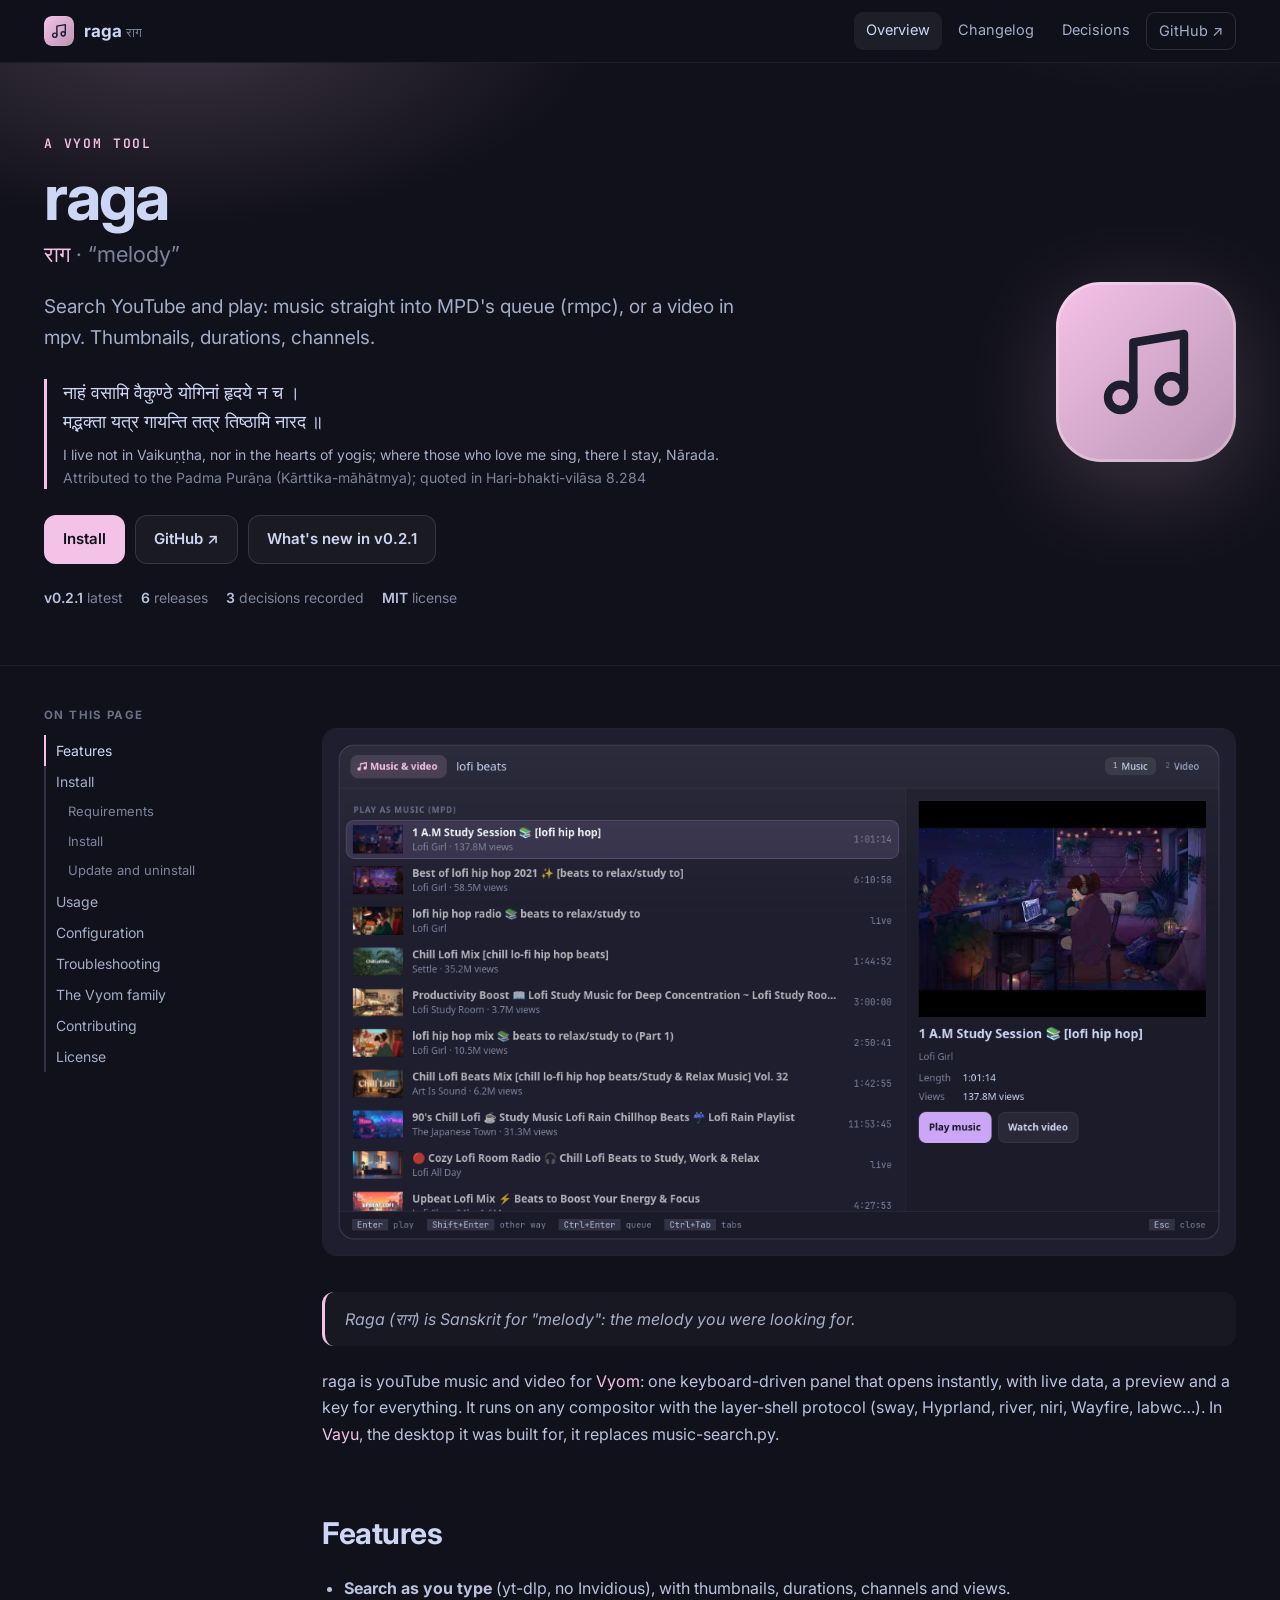
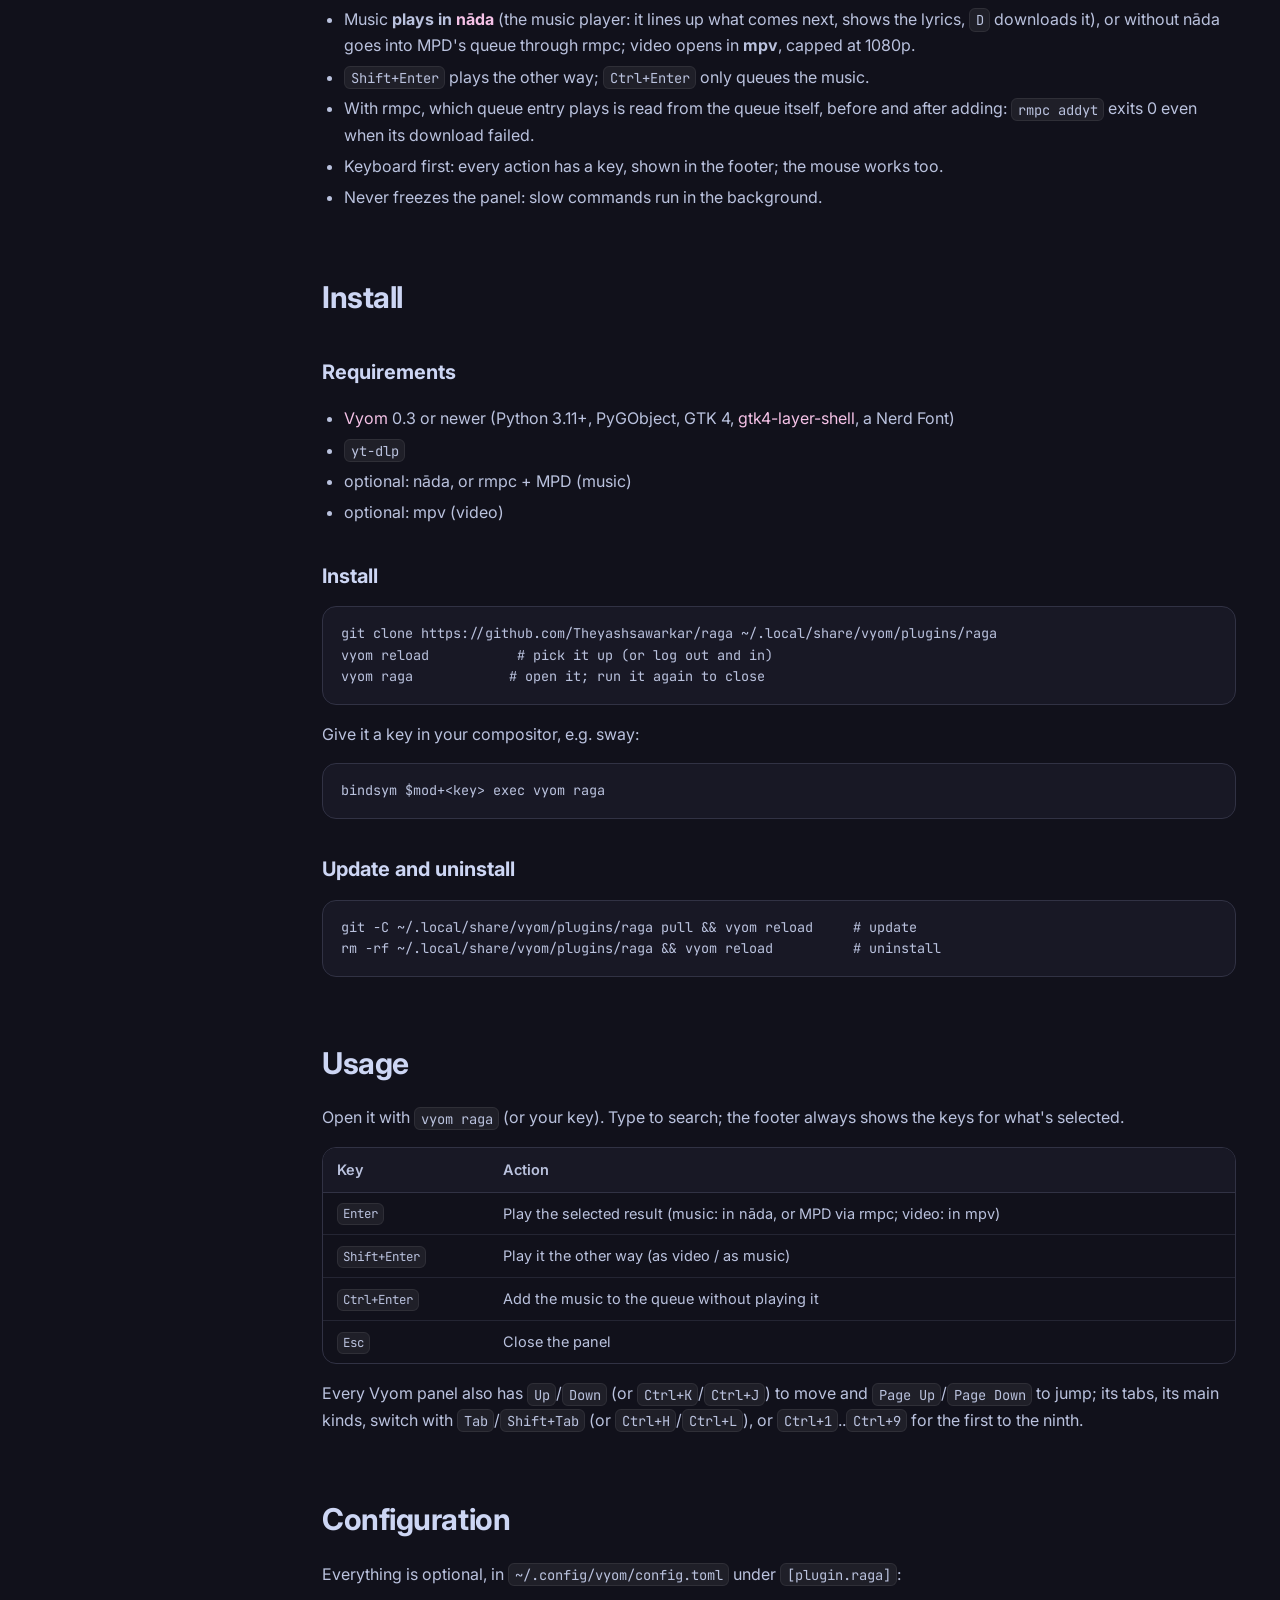
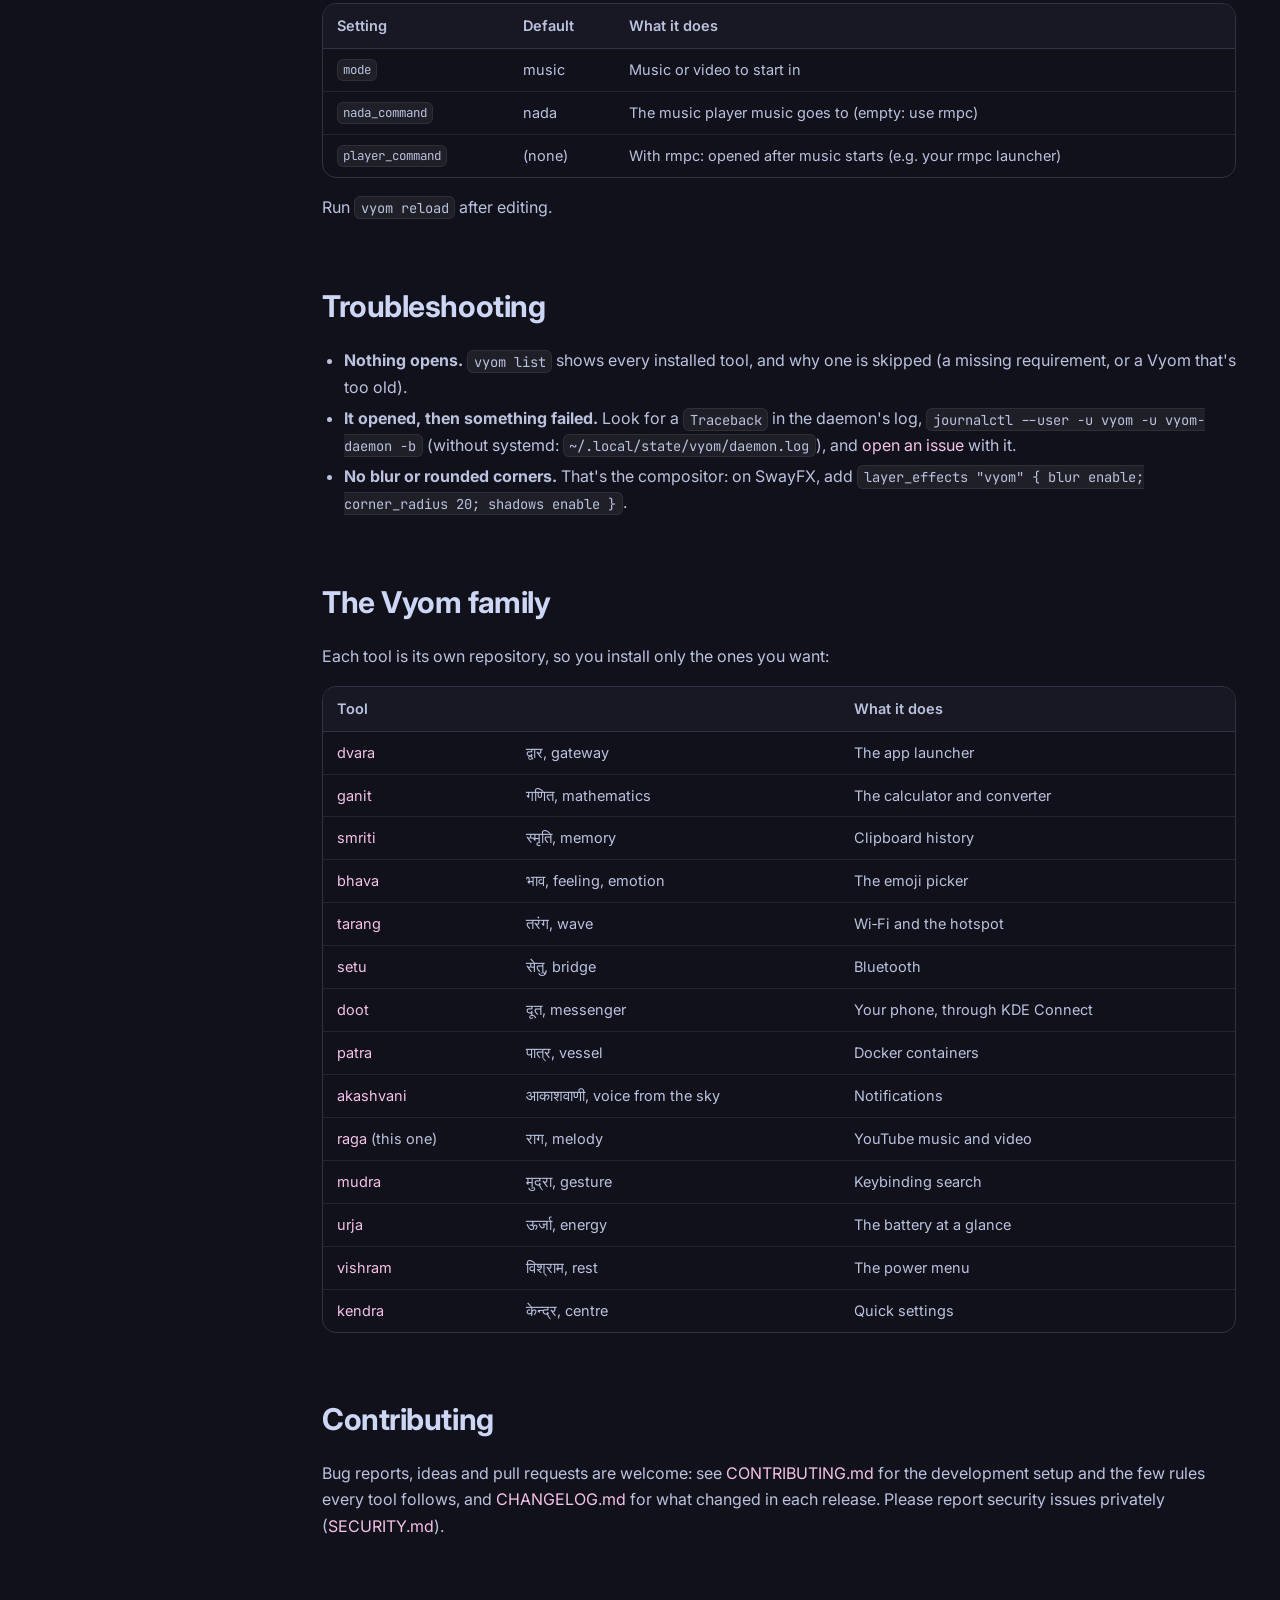
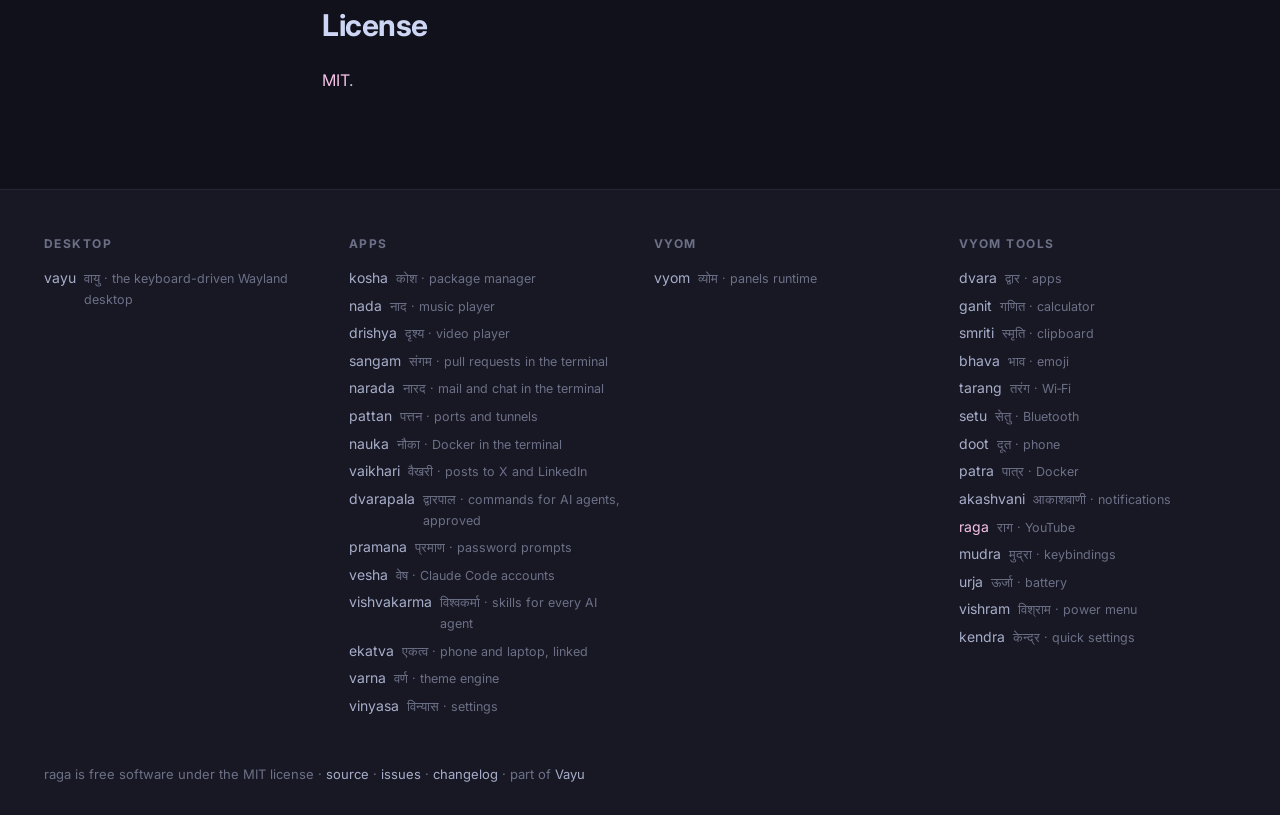
==== docs/index.html @ eefa7ae3 "README: Ctrl+1..9 for tabs (tabs no longer show a number) Co-Authored-By: Claude Opus 5.5 <noreply@a" ====
<!doctype html>
<html lang="en">
<head>
<meta charset="utf-8">
<meta name="viewport" content="width=device-width, initial-scale=1">
<title>raga · Search YouTube and play: music straight into MPD&#x27;s queue (rmpc), or a video in mpv. Thumbnails, durations, channels.</title>
<meta name="description" content="Search YouTube and play: music straight into MPD&#x27;s queue (rmpc), or a video in mpv. Thumbnails, durations, channels.">
<meta property="og:title" content="raga · Search YouTube and play: music straight into MPD&#x27;s queue (rmpc), or a video in mpv. Thumbnails, durations, channels.">
<meta property="og:description" content="Search YouTube and play: music straight into MPD&#x27;s queue (rmpc), or a video in mpv. Thumbnails, durations, channels.">
<meta name="theme-color" content="#11111b">
<link rel="icon" href="assets/logo.svg" type="image/svg+xml">
<link rel="preconnect" href="https://fonts.googleapis.com">
<link href="https://fonts.googleapis.com/css2?family=Inter:wght@400;500;600;700;800&family=JetBrains+Mono:wght@400;600&display=swap" rel="stylesheet">
<link rel="stylesheet" href="assets/site.css">
<style>:root{--accent:#f5c2e7;--glow:#f5c2e733}</style>
</head>
<body>
<header class="top"><div class="in">
<a class="brand" href="index.html"><img src="assets/logo.svg" alt=""><span>raga <small>राग</small></span></a>
<nav><a href="index.html" class="on">Overview</a><a href="changelog.html" class="">Changelog</a><a href="adr/index.html" class=" hide">Decisions</a><a class="gh" href="https://github.com/Theyashsawarkar/raga">GitHub ↗</a></nav></div></header>
<section class="hero"><div class="in"><div>
<div class="eyebrow">a Vyom tool</div>
<h1>raga</h1>
<div class="sa">राग <span>· “melody”</span></div>
<p class="lead">Search YouTube and play: music straight into MPD&#x27;s queue (rmpc), or a video in mpv. Thumbnails, durations, channels.</p>
<figure class="shloka"><p lang="sa">नाहं वसामि वैकुण्ठे योगिनां हृदये न च ।<br>मद्भक्ता यत्र गायन्ति तत्र तिष्ठामि नारद ॥</p><figcaption>I live not in Vaikuṇṭha, nor in the hearts of yogis; where those who love me sing, there I stay, Nārada. <cite>Attributed to the Padma Purāṇa (Kārttika-māhātmya); quoted in Hari-bhakti-vilāsa 8.284</cite></figcaption></figure>
<div class="cta"><a class="btn primary" href="#install">Install</a><a class="btn" href="https://github.com/Theyashsawarkar/raga">GitHub ↗</a>
<a class="btn" href="changelog.html">What's new in v0.2.1</a></div>
<div class="meta"><span><b>v0.2.1</b> latest</span><span><b>6</b> releases</span><span><b>3</b> decisions recorded</span><span><b>MIT</b> license</span></div>
</div><img class="logo" src="assets/logo.svg" alt="raga logo"></div></section>
<div class="wrap"><aside class="toc"><b>On this page</b><a class="l2" href="#features">Features</a><a class="l2" href="#install">Install</a><a class="l3" href="#requirements">Requirements</a><a class="l3" href="#install">Install</a><a class="l3" href="#update-and-uninstall">Update and uninstall</a><a class="l2" href="#usage">Usage</a><a class="l2" href="#configuration">Configuration</a><a class="l2" href="#troubleshooting">Troubleshooting</a><a class="l2" href="#the-vyom-family">The Vyom family</a><a class="l2" href="#contributing">Contributing</a><a class="l2" href="#license">License</a></aside><article>
<!-- No screenshot: music & video shows personal data (your own data). -->
<p align="center">
  <img alt="raga searching YouTube for lofi beats: results with thumbnails, channels, views and lengths, and the picked one's preview with Play music and Watch video" src="assets/screenshots/raga.png" width="100%">
</p>
<blockquote><p><em>Raga</em> (राग) is Sanskrit for "melody": the melody you were looking for.</p></blockquote>
<p>raga is youTube music and video for <a href="https://github.com/Theyashsawarkar/vyom">Vyom</a>: one keyboard-driven panel that opens instantly, with live data, a preview and a key for everything. It runs on any compositor with the layer-shell protocol (sway, Hyprland, river, niri, Wayfire, labwc…). In <a href="https://github.com/Theyashsawarkar/vayu">Vayu</a>, the desktop it was built for, it replaces music-search.py.</p>
<h2 id="features"><a class="anchor" href="#features">#</a>Features</h2>
<ul><li><strong>Search as you type</strong> (yt-dlp, no Invidious), with thumbnails, durations, channels and views.</li><li>Music <strong>plays in <a href="https://github.com/Theyashsawarkar/nada">nāda</a></strong> (the music player: it lines up what comes next, shows the lyrics, <code>D</code> downloads it), or without nāda goes into MPD's queue through rmpc; video opens in <strong>mpv</strong>, capped at 1080p.</li><li><code>Shift+Enter</code> plays the other way; <code>Ctrl+Enter</code> only queues the music.</li><li>With rmpc, which queue entry plays is read from the queue itself, before and after adding: <code>rmpc addyt</code> exits 0 even when its download failed.</li><li>Keyboard first: every action has a key, shown in the footer; the mouse works too.</li><li>Never freezes the panel: slow commands run in the background.</li></ul>
<h2 id="install"><a class="anchor" href="#install">#</a>Install</h2>
<h3 id="requirements"><a class="anchor" href="#requirements">#</a>Requirements</h3>
<ul><li><a href="https://github.com/Theyashsawarkar/vyom">Vyom</a> 0.3 or newer (Python 3.11+, PyGObject, GTK 4, <a href="https://github.com/wmww/gtk4-layer-shell">gtk4-layer-shell</a>, a Nerd Font)</li><li><code>yt-dlp</code></li><li>optional: nāda, or rmpc + MPD (music)</li><li>optional: mpv (video)</li></ul>
<h3 id="install"><a class="anchor" href="#install">#</a>Install</h3>
<pre class="code" data-lang="sh"><code>git clone https://github.com/Theyashsawarkar/raga ~/.local/share/vyom/plugins/raga
vyom reload           # pick it up (or log out and in)
vyom raga            # open it; run it again to close</code></pre>
<p>Give it a key in your compositor, e.g. sway:</p>
<pre class="code" data-lang="sh"><code>bindsym $mod+&lt;key&gt; exec vyom raga</code></pre>
<h3 id="update-and-uninstall"><a class="anchor" href="#update-and-uninstall">#</a>Update and uninstall</h3>
<pre class="code" data-lang="sh"><code>git -C ~/.local/share/vyom/plugins/raga pull &amp;&amp; vyom reload     # update
rm -rf ~/.local/share/vyom/plugins/raga &amp;&amp; vyom reload          # uninstall</code></pre>
<h2 id="usage"><a class="anchor" href="#usage">#</a>Usage</h2>
<p>Open it with <code>vyom raga</code> (or your key). Type to search; the footer always shows the keys for what's selected.</p>
<div class="table"><table><thead><tr><th>Key</th><th>Action</th></tr></thead><tbody><tr><td><code>Enter</code></td><td>Play the selected result (music: in nāda, or MPD via rmpc; video: in mpv)</td></tr><tr><td><code>Shift+Enter</code></td><td>Play it the other way (as video / as music)</td></tr><tr><td><code>Ctrl+Enter</code></td><td>Add the music to the queue without playing it</td></tr><tr><td><code>Esc</code></td><td>Close the panel</td></tr></tbody></table></div>
<p>Every Vyom panel also has <code>Up</code>/<code>Down</code> (or <code>Ctrl+K</code>/<code>Ctrl+J</code>) to move and <code>Page Up</code>/<code>Page Down</code> to jump; its tabs, its main kinds, switch with <code>Tab</code>/<code>Shift+Tab</code> (or <code>Ctrl+H</code>/<code>Ctrl+L</code>), or <code>Ctrl+1</code>..<code>Ctrl+9</code> for the first to the ninth.</p>
<h2 id="configuration"><a class="anchor" href="#configuration">#</a>Configuration</h2>
<p>Everything is optional, in <code>~/.config/vyom/config.toml</code> under <code>[plugin.raga]</code>:</p>
<div class="table"><table><thead><tr><th>Setting</th><th>Default</th><th>What it does</th></tr></thead><tbody><tr><td><code>mode</code></td><td>music</td><td>Music or video to start in</td></tr><tr><td><code>nada_command</code></td><td>nada</td><td>The music player music goes to (empty: use rmpc)</td></tr><tr><td><code>player_command</code></td><td>(none)</td><td>With rmpc: opened after music starts (e.g. your rmpc launcher)</td></tr></tbody></table></div>
<p>Run <code>vyom reload</code> after editing.</p>
<h2 id="troubleshooting"><a class="anchor" href="#troubleshooting">#</a>Troubleshooting</h2>
<ul><li><strong>Nothing opens.</strong> <code>vyom list</code> shows every installed tool, and why one is skipped (a missing requirement, or a Vyom that's too old).</li><li><strong>It opened, then something failed.</strong> Look for a <code>Traceback</code> in the daemon's log, <code>journalctl --user -u vyom -u vyom-daemon -b</code> (without systemd: <code>~/.local/state/vyom/daemon.log</code>), and <a href="https://github.com/Theyashsawarkar/raga/issues/new/choose">open an issue</a> with it.</li><li><strong>No blur or rounded corners.</strong> That's the compositor: on SwayFX, add <code>layer_effects &quot;vyom&quot; { blur enable; corner_radius 20; shadows enable }</code>.</li></ul>
<h2 id="the-vyom-family"><a class="anchor" href="#the-vyom-family">#</a>The Vyom family</h2>
<p>Each tool is its own repository, so you install only the ones you want:</p>
<div class="table"><table><thead><tr><th>Tool</th><th></th><th>What it does</th></tr></thead><tbody><tr><td><a href="https://github.com/Theyashsawarkar/dvara">dvara</a></td><td>द्वार, gateway</td><td>The app launcher</td></tr><tr><td><a href="https://github.com/Theyashsawarkar/ganit">ganit</a></td><td>गणित, mathematics</td><td>The calculator and converter</td></tr><tr><td><a href="https://github.com/Theyashsawarkar/smriti">smriti</a></td><td>स्मृति, memory</td><td>Clipboard history</td></tr><tr><td><a href="https://github.com/Theyashsawarkar/bhava">bhava</a></td><td>भाव, feeling, emotion</td><td>The emoji picker</td></tr><tr><td><a href="https://github.com/Theyashsawarkar/tarang">tarang</a></td><td>तरंग, wave</td><td>Wi‑Fi and the hotspot</td></tr><tr><td><a href="https://github.com/Theyashsawarkar/setu">setu</a></td><td>सेतु, bridge</td><td>Bluetooth</td></tr><tr><td><a href="https://github.com/Theyashsawarkar/doot">doot</a></td><td>दूत, messenger</td><td>Your phone, through KDE Connect</td></tr><tr><td><a href="https://github.com/Theyashsawarkar/patra">patra</a></td><td>पात्र, vessel</td><td>Docker containers</td></tr><tr><td><a href="https://github.com/Theyashsawarkar/akashvani">akashvani</a></td><td>आकाशवाणी, voice from the sky</td><td>Notifications</td></tr><tr><td><a href="https://github.com/Theyashsawarkar/raga">raga</a> (this one)</td><td>राग, melody</td><td>YouTube music and video</td></tr><tr><td><a href="https://github.com/Theyashsawarkar/mudra">mudra</a></td><td>मुद्रा, gesture</td><td>Keybinding search</td></tr><tr><td><a href="https://github.com/Theyashsawarkar/urja">urja</a></td><td>ऊर्जा, energy</td><td>The battery at a glance</td></tr><tr><td><a href="https://github.com/Theyashsawarkar/vishram">vishram</a></td><td>विश्राम, rest</td><td>The power menu</td></tr><tr><td><a href="https://github.com/Theyashsawarkar/kendra">kendra</a></td><td>केन्द्र, centre</td><td>Quick settings</td></tr></tbody></table></div>
<h2 id="contributing"><a class="anchor" href="#contributing">#</a>Contributing</h2>
<p>Bug reports, ideas and pull requests are welcome: see <a href="https://github.com/Theyashsawarkar/raga/blob/main/CONTRIBUTING.md">CONTRIBUTING.md</a> for the development setup and the few rules every tool follows, and <a href="changelog.html">CHANGELOG.md</a> for what changed in each release. Please report security issues privately (<a href="https://github.com/Theyashsawarkar/raga/blob/main/SECURITY.md">SECURITY.md</a>).</p>
<h2 id="license"><a class="anchor" href="#license">#</a>License</h2>
<p><a href="https://github.com/Theyashsawarkar/raga/blob/main/LICENSE">MIT</a>.</p>
</article></div>
<footer><div class="in"><div><h4>Desktop</h4><a href="https://theyashsawarkar.github.io/vayu/" class="">vayu <span>वायु · the keyboard-driven Wayland desktop</span></a></div><div><h4>Apps</h4><a href="https://theyashsawarkar.github.io/kosha/" class="">kosha <span>कोश · package manager</span></a><a href="https://theyashsawarkar.github.io/nada/" class="">nada <span>नाद · music player</span></a><a href="https://theyashsawarkar.github.io/drishya/" class="">drishya <span>दृश्य · video player</span></a><a href="https://theyashsawarkar.github.io/sangam/" class="">sangam <span>संगम · pull requests in the terminal</span></a><a href="https://theyashsawarkar.github.io/narada/" class="">narada <span>नारद · mail and chat in the terminal</span></a><a href="https://theyashsawarkar.github.io/pattan/" class="">pattan <span>पत्तन · ports and tunnels</span></a><a href="https://theyashsawarkar.github.io/nauka/" class="">nauka <span>नौका · Docker in the terminal</span></a><a href="https://theyashsawarkar.github.io/vaikhari/" class="">vaikhari <span>वैखरी · posts to X and LinkedIn</span></a><a href="https://theyashsawarkar.github.io/dvarapala/" class="">dvarapala <span>द्वारपाल · commands for AI agents, approved</span></a><a href="https://theyashsawarkar.github.io/pramana/" class="">pramana <span>प्रमाण · password prompts</span></a><a href="https://theyashsawarkar.github.io/vesha/" class="">vesha <span>वेष · Claude Code accounts</span></a><a href="https://theyashsawarkar.github.io/vishvakarma/" class="">vishvakarma <span>विश्वकर्मा · skills for every AI agent</span></a><a href="https://theyashsawarkar.github.io/ekatva/" class="">ekatva <span>एकत्व · phone and laptop, linked</span></a><a href="https://theyashsawarkar.github.io/varna/" class="">varna <span>वर्ण · theme engine</span></a><a href="https://theyashsawarkar.github.io/vinyasa/" class="">vinyasa <span>विन्यास · settings</span></a></div><div><h4>Vyom</h4><a href="https://theyashsawarkar.github.io/vyom/" class="">vyom <span>व्योम · panels runtime</span></a></div><div><h4>Vyom tools</h4><a href="https://theyashsawarkar.github.io/dvara/" class="">dvara <span>द्वार · apps</span></a><a href="https://theyashsawarkar.github.io/ganit/" class="">ganit <span>गणित · calculator</span></a><a href="https://theyashsawarkar.github.io/smriti/" class="">smriti <span>स्मृति · clipboard</span></a><a href="https://theyashsawarkar.github.io/bhava/" class="">bhava <span>भाव · emoji</span></a><a href="https://theyashsawarkar.github.io/tarang/" class="">tarang <span>तरंग · Wi‑Fi</span></a><a href="https://theyashsawarkar.github.io/setu/" class="">setu <span>सेतु · Bluetooth</span></a><a href="https://theyashsawarkar.github.io/doot/" class="">doot <span>दूत · phone</span></a><a href="https://theyashsawarkar.github.io/patra/" class="">patra <span>पात्र · Docker</span></a><a href="https://theyashsawarkar.github.io/akashvani/" class="">akashvani <span>आकाशवाणी · notifications</span></a><a href="https://theyashsawarkar.github.io/raga/" class="me">raga <span>राग · YouTube</span></a><a href="https://theyashsawarkar.github.io/mudra/" class="">mudra <span>मुद्रा · keybindings</span></a><a href="https://theyashsawarkar.github.io/urja/" class="">urja <span>ऊर्जा · battery</span></a><a href="https://theyashsawarkar.github.io/vishram/" class="">vishram <span>विश्राम · power menu</span></a><a href="https://theyashsawarkar.github.io/kendra/" class="">kendra <span>केन्द्र · quick settings</span></a></div></div>
<div class="bottom">raga is free software under the MIT license · <a href="https://github.com/Theyashsawarkar/raga">source</a> · <a href="https://github.com/Theyashsawarkar/raga/issues">issues</a> · <a href="changelog.html">changelog</a> · part of <a href="https://theyashsawarkar.github.io/vayu/">Vayu</a></div></footer>
<script>
document.querySelectorAll('pre.code').forEach(p=>{const b=document.createElement('button');b.className='copy';b.textContent='Copy';
b.onclick=()=>{navigator.clipboard.writeText(p.innerText.replace(/^Copy/,'')).then(()=>{b.textContent='Copied';setTimeout(()=>b.textContent='Copy',1200)})};p.appendChild(b)});
const links=[...document.querySelectorAll('.toc a')];if(links.length){const hs=links.map(a=>document.getElementById(a.hash.slice(1))).filter(Boolean);
const on=()=>{let cur=hs[0];for(const h of hs){if(h.getBoundingClientRect().top<120)cur=h}links.forEach(a=>a.classList.toggle('on',cur&&a.hash==='#'+cur.id))};
addEventListener('scroll',on,{passive:true});on()}
</script>
</body>
</html>
---- docs/assets/site.css ----
:root{--crust:#11111b;--mantle:#181825;--base:#1e1e2e;--s0:#313244;--s1:#45475a;--ov0:#6c7086;--ov1:#7f849c;
--sub0:#a6adc8;--sub1:#bac2de;--text:#cdd6f4;--mauve:#cba6f7;--green:#a6e3a1;--peach:#fab387;--red:#f38ba8;--blue:#89b4fa;
--ui:"Inter","Segoe UI",system-ui,sans-serif;--mono:"JetBrains Mono","JetBrainsMono Nerd Font",ui-monospace,monospace}
*{box-sizing:border-box}html{scroll-behavior:smooth;scroll-padding-top:76px}
body{margin:0;background:var(--crust);color:var(--text);font:16px/1.65 var(--ui);-webkit-font-smoothing:antialiased}
a{color:var(--accent);text-decoration:none}a:hover{text-decoration:underline}
code{font:.86em var(--mono);background:rgba(255,255,255,.06);border:1px solid rgba(255,255,255,.07);padding:.12em .4em;border-radius:6px;color:var(--sub1)}
img{max-width:100%;height:auto}
/* nav */
.top{position:sticky;top:0;z-index:20;backdrop-filter:blur(18px) saturate(1.4);-webkit-backdrop-filter:blur(18px) saturate(1.4);
background:rgba(17,17,27,.72);border-bottom:1px solid rgba(255,255,255,.06)}
.top .in{max-width:1240px;margin:0 auto;padding:12px 24px;display:flex;align-items:center;gap:22px}
.brand{display:flex;align-items:center;gap:10px;font-weight:700;font-size:17px;color:var(--text)}
.brand img{width:30px;height:30px;border-radius:8px}.brand small{font-weight:500;color:var(--ov1);font-size:13px}
.top nav{display:flex;gap:4px;margin-left:auto;flex-wrap:wrap}
.top nav a{color:var(--sub0);padding:6px 12px;border-radius:9px;font-size:14.5px}
.top nav a:hover,.top nav a.on{background:rgba(255,255,255,.06);color:var(--text);text-decoration:none}
.top nav a.gh{border:1px solid rgba(255,255,255,.12)}
/* hero */
.hero{position:relative;overflow:hidden;border-bottom:1px solid rgba(255,255,255,.05)}
.hero:before{content:"";position:absolute;inset:-40% -10% auto;height:640px;
background:radial-gradient(600px 300px at 20% 30%,var(--glow),transparent 70%),radial-gradient(500px 300px at 85% 10%,rgba(137,180,250,.18),transparent 70%);pointer-events:none}
.hero .in{position:relative;max-width:1240px;margin:0 auto;padding:72px 24px 56px;display:grid;grid-template-columns:minmax(0,1fr) auto;gap:40px;align-items:center}
.eyebrow{font:600 13px var(--mono);letter-spacing:.14em;text-transform:uppercase;color:var(--accent)}
.hero h1{font-size:clamp(40px,6vw,64px);line-height:1.04;margin:12px 0 6px;letter-spacing:-.03em}
.hero .sa{font-size:22px;color:var(--accent);margin-bottom:18px}.hero .sa span{color:var(--ov1)}
.hero .shloka{margin:0 0 26px;padding-left:16px;border-left:3px solid var(--accent);max-width:720px}.hero .shloka p{margin:0 0 6px;font-size:18px;line-height:1.6;color:var(--text)}.hero .shloka figcaption{font-size:14px;color:var(--sub0)}.hero .shloka cite{color:var(--ov1);font-style:normal;white-space:nowrap}
.hero p.lead{font-size:19px;color:var(--sub0);max-width:720px;margin:0 0 26px}
.cta{display:flex;gap:10px;flex-wrap:wrap}
.btn{display:inline-flex;align-items:center;gap:8px;padding:11px 18px;border-radius:12px;font-weight:600;font-size:15px;border:1px solid rgba(255,255,255,.12);color:var(--text);background:rgba(255,255,255,.04)}
.btn:hover{text-decoration:none;background:rgba(255,255,255,.08)}
.btn.primary{background:var(--accent);color:var(--crust);border-color:transparent}.btn.primary:hover{filter:brightness(1.06)}
.hero .logo{width:180px;height:180px;filter:drop-shadow(0 24px 48px var(--glow))}
.meta{display:flex;gap:18px;flex-wrap:wrap;margin-top:22px;color:var(--ov1);font-size:14px}.meta b{color:var(--sub1);font-weight:600}
/* layout */
.wrap{max-width:1240px;margin:0 auto;padding:40px 24px 80px;display:grid;grid-template-columns:230px minmax(0,1fr);gap:48px}
.toc{position:sticky;top:84px;align-self:start;max-height:calc(100vh - 100px);overflow:auto;font-size:14px;padding-right:6px}
.toc b{display:block;font-size:11.5px;letter-spacing:.12em;text-transform:uppercase;color:var(--ov0);margin:0 0 10px}
.toc a{display:block;color:var(--sub0);padding:4px 10px;border-left:2px solid var(--s0)}
.toc a.l3{padding-left:22px;font-size:13px;color:var(--ov1)}
.toc a:hover,.toc a.on{color:var(--text);border-left-color:var(--accent);text-decoration:none}
article{min-width:0}
article h2{font-size:30px;letter-spacing:-.015em;margin:56px 0 14px;padding-top:6px}
article h2:first-child{margin-top:0}
article h3{font-size:20px;margin:34px 0 10px}article h4{font-size:16px;margin:24px 0 8px;color:var(--sub1)}
article p,article li{color:var(--sub1)}
article .anchor{opacity:0;margin-left:-22px;width:22px;display:inline-block;color:var(--ov0)}
article h2:hover .anchor,article h3:hover .anchor{opacity:1;text-decoration:none}
article ul,article ol{padding-left:22px}article li{margin:5px 0}
article img{border-radius:14px;border:1px solid rgba(255,255,255,.07)}
article p[align=center]{text-align:center}article p[align=center] img{margin:6px 0}
article blockquote{margin:22px 0;padding:14px 20px;border-left:3px solid var(--accent);background:rgba(255,255,255,.03);border-radius:12px}
article blockquote p{margin:0;color:var(--sub0);font-style:italic}
pre.code{position:relative;background:var(--mantle);border:1px solid var(--s0);border-radius:14px;padding:16px 18px;overflow:auto;font:13.5px/1.6 var(--mono);color:var(--sub1)}
pre.code code{background:none;border:0;padding:0;font-size:inherit;color:inherit}
pre.code .copy{position:absolute;top:8px;right:8px;font:600 11px var(--ui);padding:4px 9px;border-radius:7px;border:1px solid var(--s1);background:var(--base);color:var(--sub0);cursor:pointer;opacity:0;transition:.15s}
pre.code:hover .copy{opacity:1}
.table{overflow:auto;margin:16px 0;border:1px solid var(--s0);border-radius:14px}
table{border-collapse:collapse;width:100%;font-size:14.5px}
th{text-align:left;background:var(--mantle);color:var(--sub1);font-weight:600;padding:10px 14px;border-bottom:1px solid var(--s0)}
td{padding:9px 14px;border-bottom:1px solid rgba(49,50,68,.6);color:var(--sub1);vertical-align:top}tr:last-child td{border-bottom:0}
td code{white-space:nowrap}
/* changelog */
.release{position:relative;padding:0 0 8px 28px;border-left:2px solid var(--s0);margin-left:6px}
.release:before{content:"";position:absolute;left:-7px;top:10px;width:12px;height:12px;border-radius:50%;background:var(--accent);box-shadow:0 0 0 4px var(--crust)}
.release h2{margin-top:0;font-size:24px}.release h2 .date{font:500 14px var(--mono);color:var(--ov1);margin-left:10px}
.release .tag{font:600 12px var(--mono);padding:2px 8px;border-radius:7px;background:rgba(255,255,255,.06);color:var(--accent);margin-left:8px;vertical-align:3px}
/* adr */
.cards{display:grid;grid-template-columns:repeat(auto-fill,minmax(300px,1fr));gap:14px;margin:18px 0}
.card{display:block;background:var(--mantle);border:1px solid var(--s0);border-radius:16px;padding:18px 20px;color:var(--text)}
.card:hover{border-color:var(--accent);text-decoration:none;transform:translateY(-1px)}
.card .n{font:600 12px var(--mono);color:var(--accent)}.card h3{margin:6px 0 6px;font-size:17px}.card p{margin:0;color:var(--sub0);font-size:14px}
.status{display:inline-block;font:600 11px var(--mono);padding:2px 8px;border-radius:7px;background:rgba(166,227,161,.14);color:var(--green);text-transform:uppercase;letter-spacing:.06em}
.status.superseded,.status.deprecated{background:rgba(250,179,135,.14);color:var(--peach)}.status.proposed{background:rgba(137,180,250,.14);color:var(--blue)}
/* footer */
footer{border-top:1px solid rgba(255,255,255,.06);background:var(--mantle)}
footer .in{max-width:1240px;margin:0 auto;padding:44px 24px;display:grid;grid-template-columns:repeat(auto-fit,minmax(200px,1fr));gap:28px}
footer h4{margin:0 0 10px;font-size:12px;letter-spacing:.12em;text-transform:uppercase;color:var(--ov0)}
footer a{display:flex;gap:8px;align-items:baseline;color:var(--sub0);font-size:14px;padding:2px 0}footer a span{color:var(--ov0);font-size:12.5px}
footer a.me{color:var(--accent)}
footer .bottom{max-width:1240px;margin:0 auto;padding:0 24px 30px;color:var(--ov0);font-size:13px}
footer .bottom a{display:inline;padding:0;font-size:13px}
@media(max-width:900px){.wrap{grid-template-columns:1fr}.toc{display:none}.hero .in{grid-template-columns:1fr}.hero .logo{width:110px;height:110px;order:-1}
.top nav a:not(.gh){padding:6px 8px}}
@media(max-width:560px){.top nav a.hide{display:none}.hero .in{padding:44px 16px 36px}.wrap{padding:28px 16px 60px}}
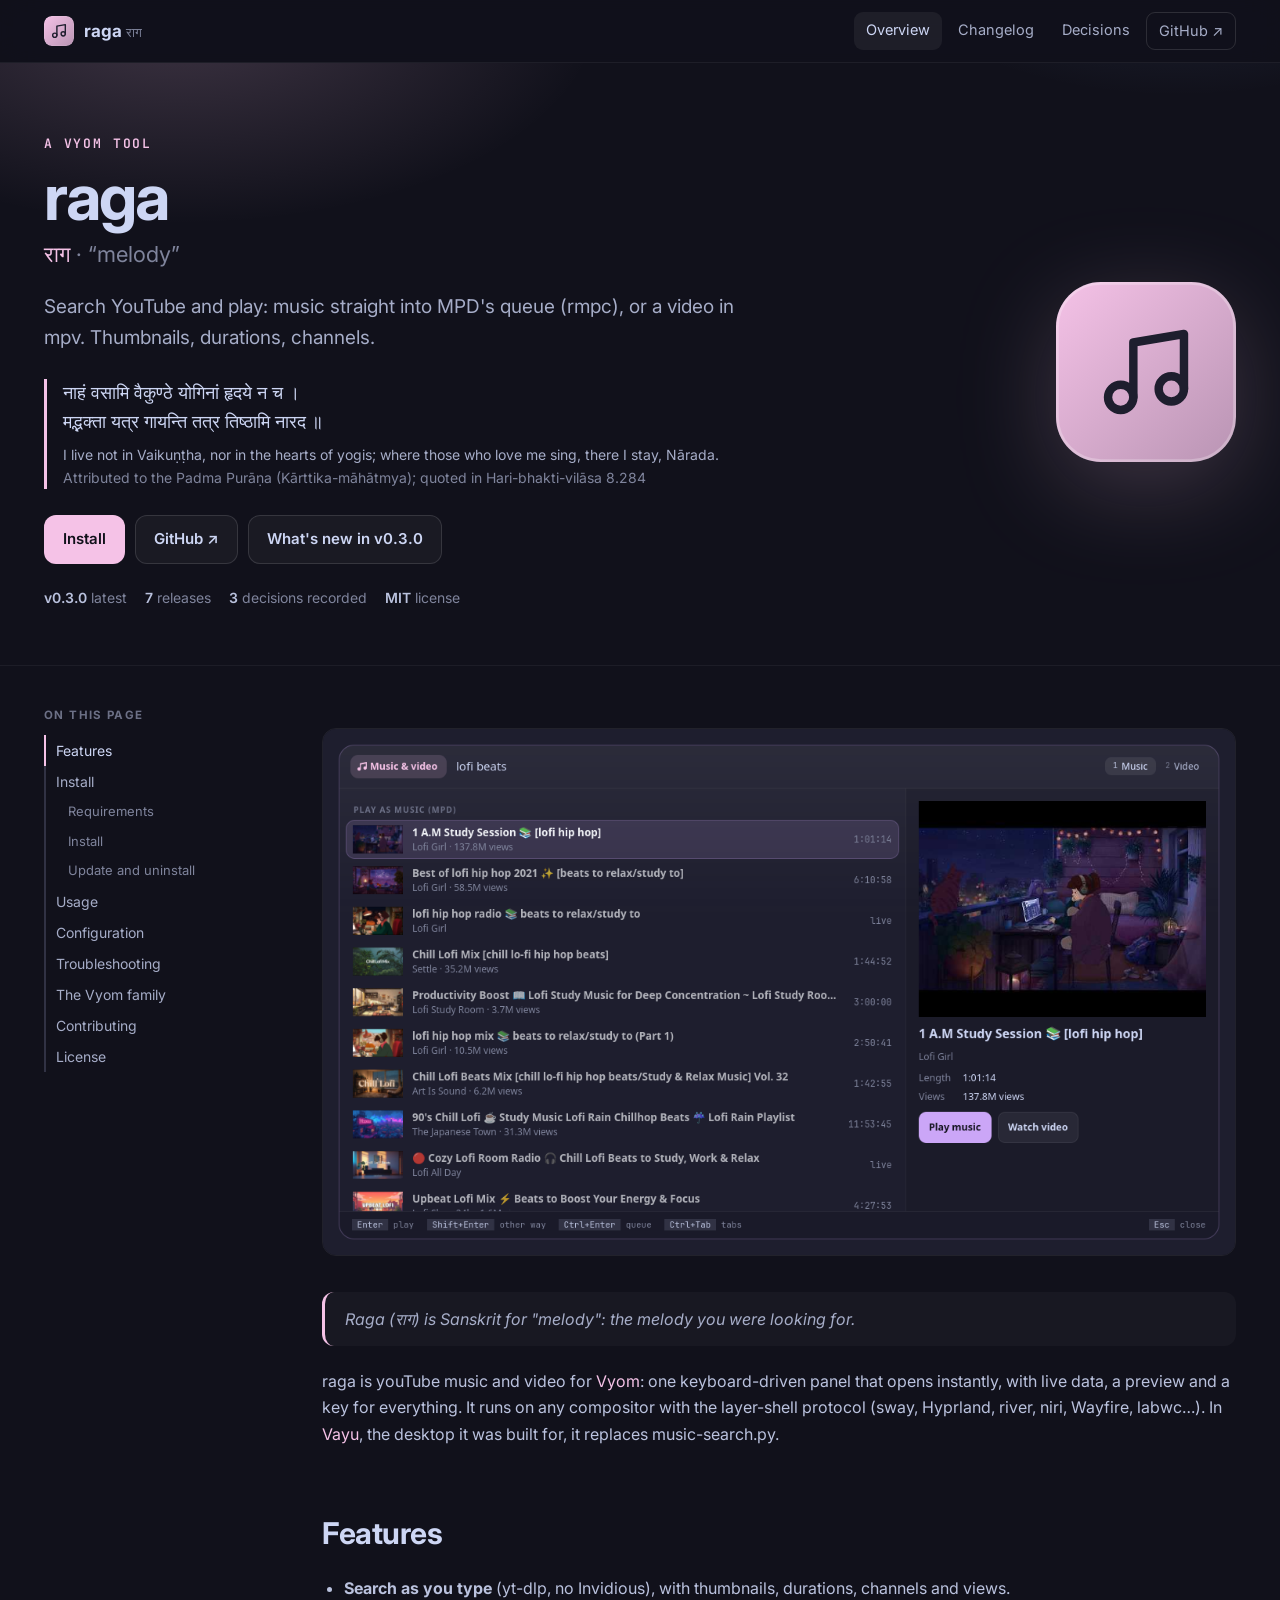
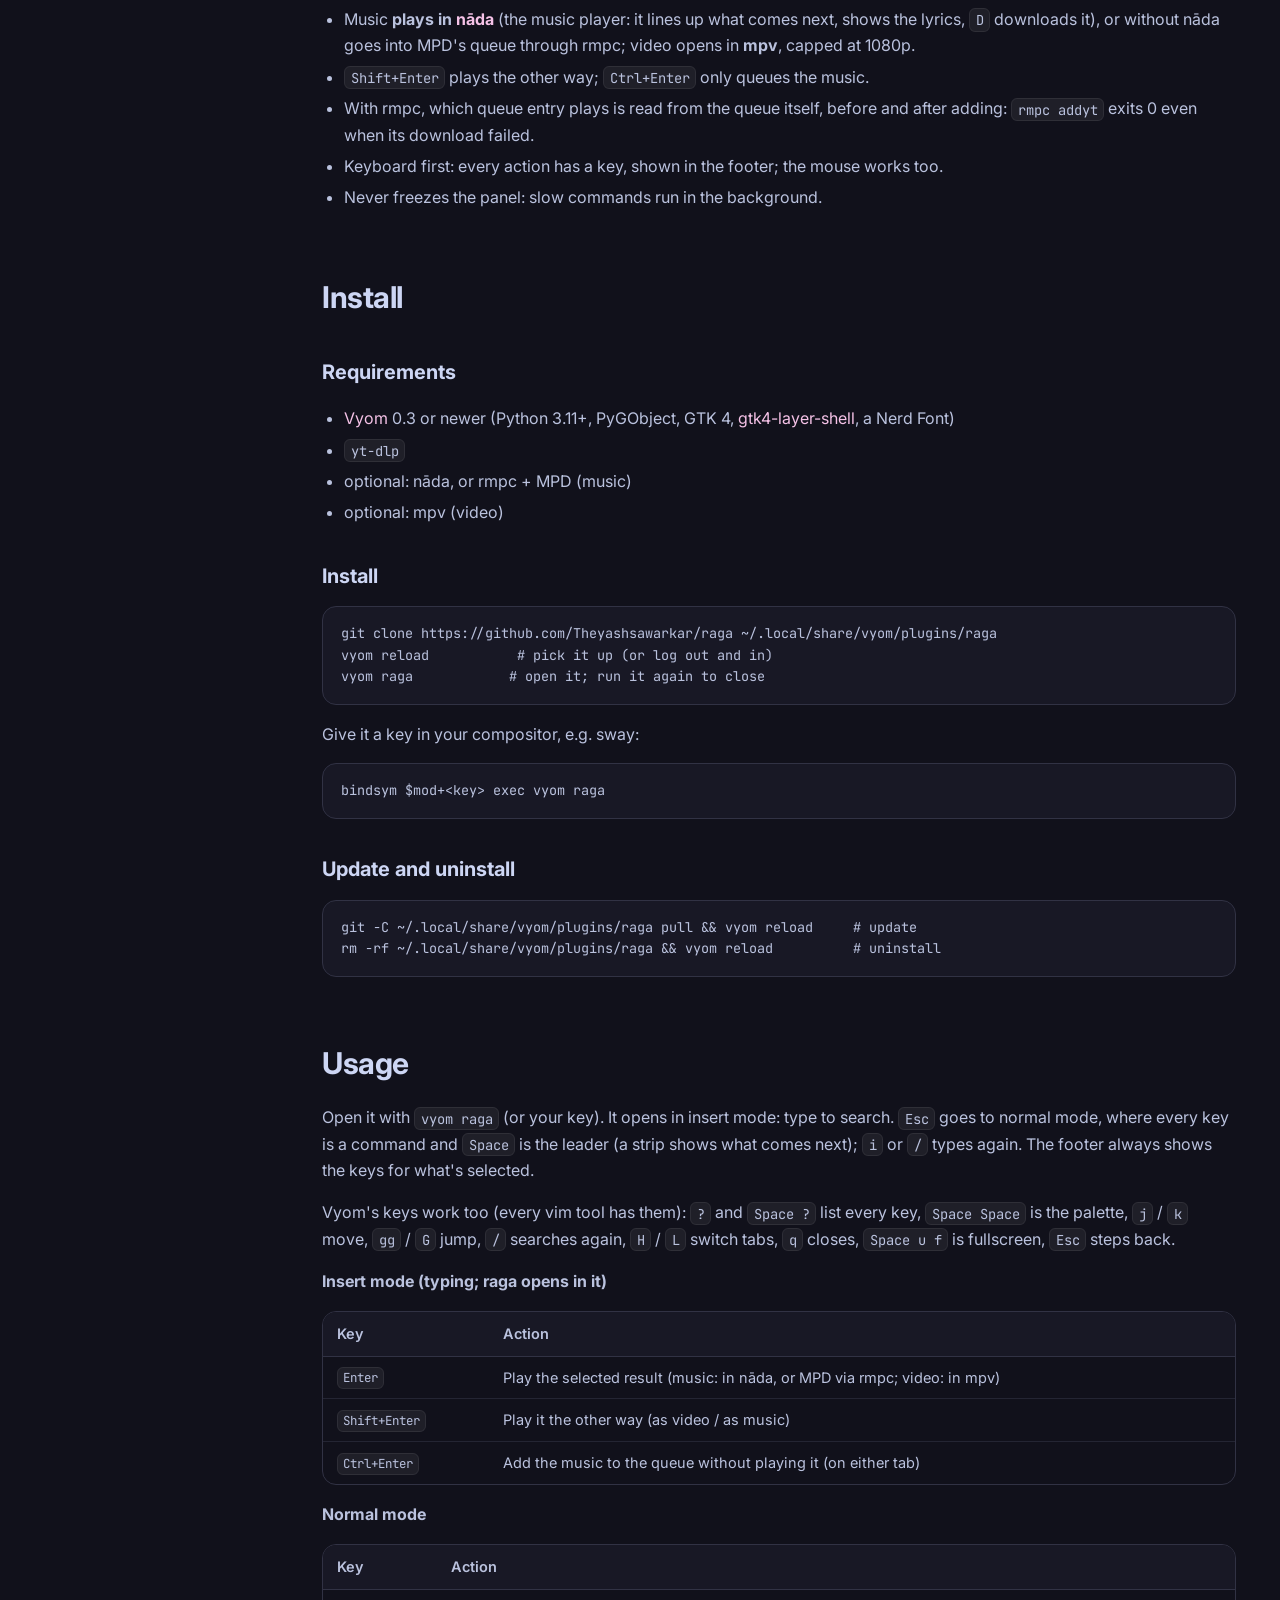
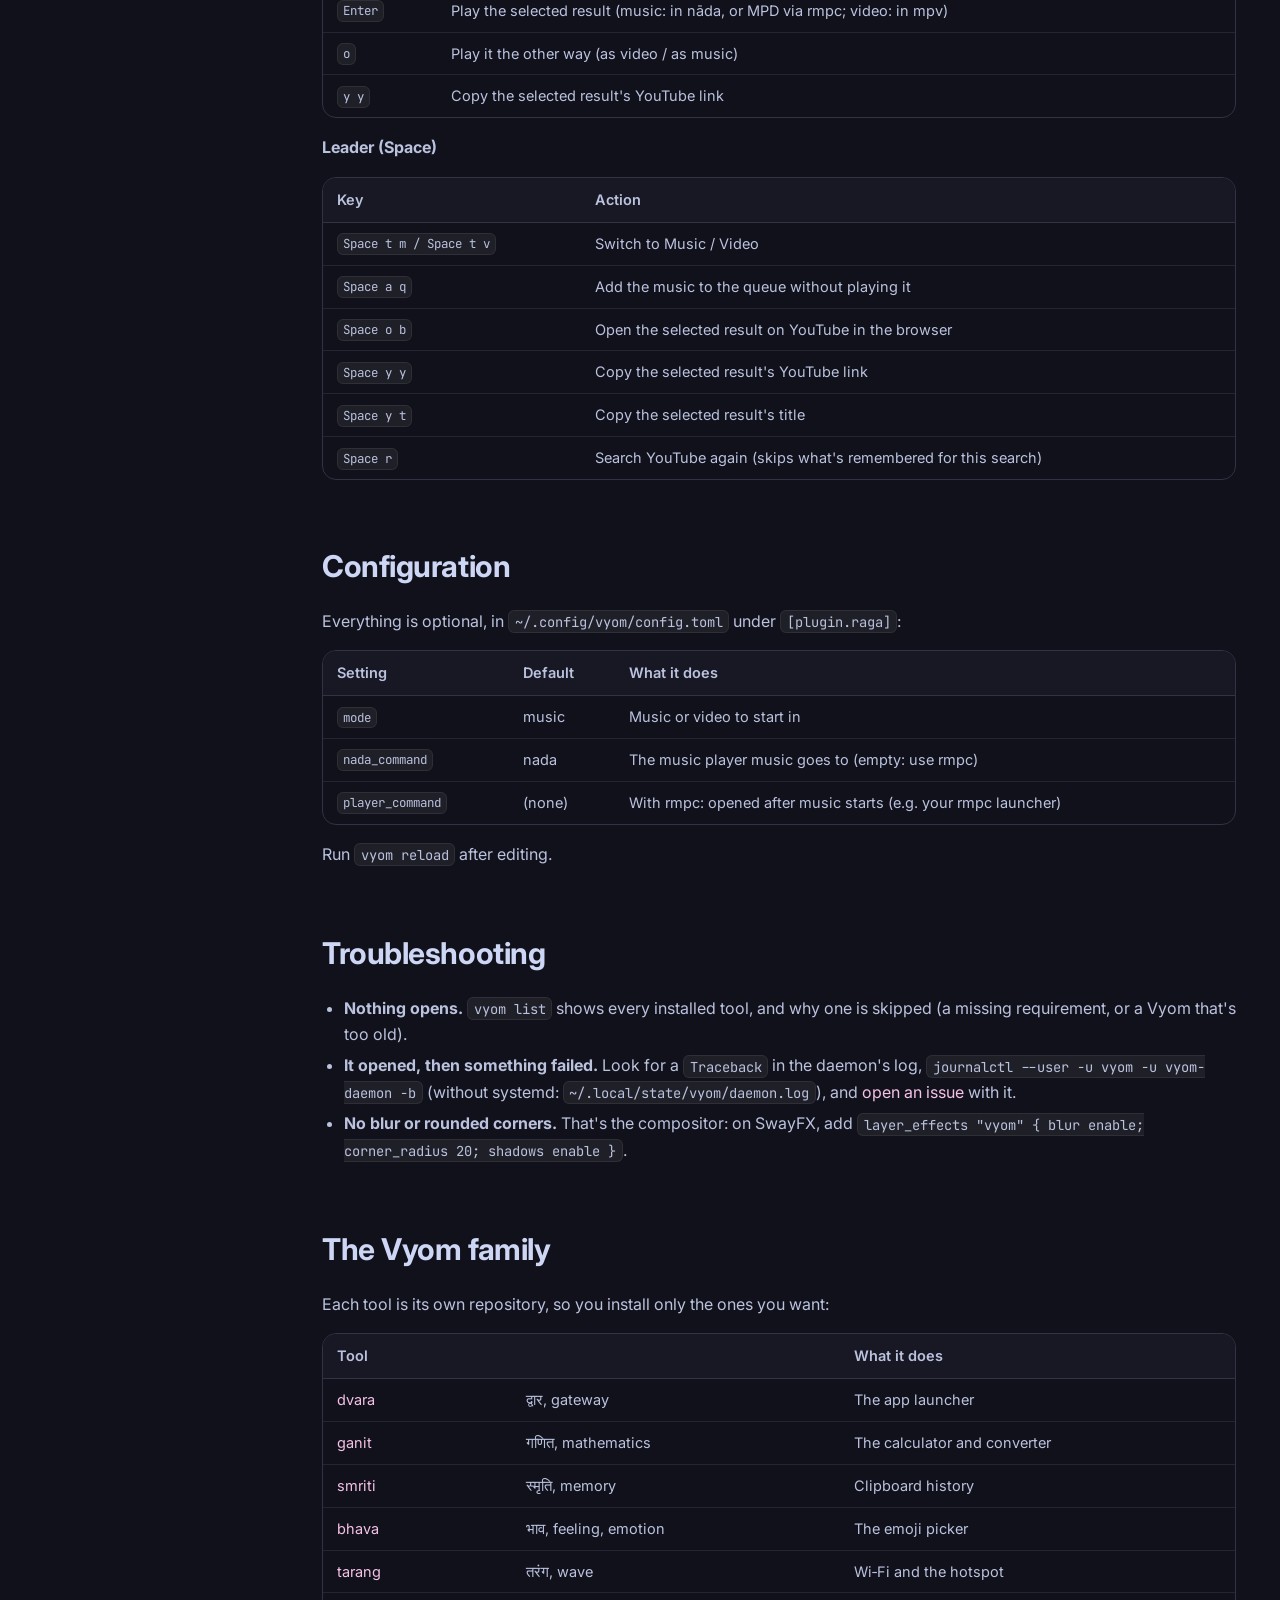
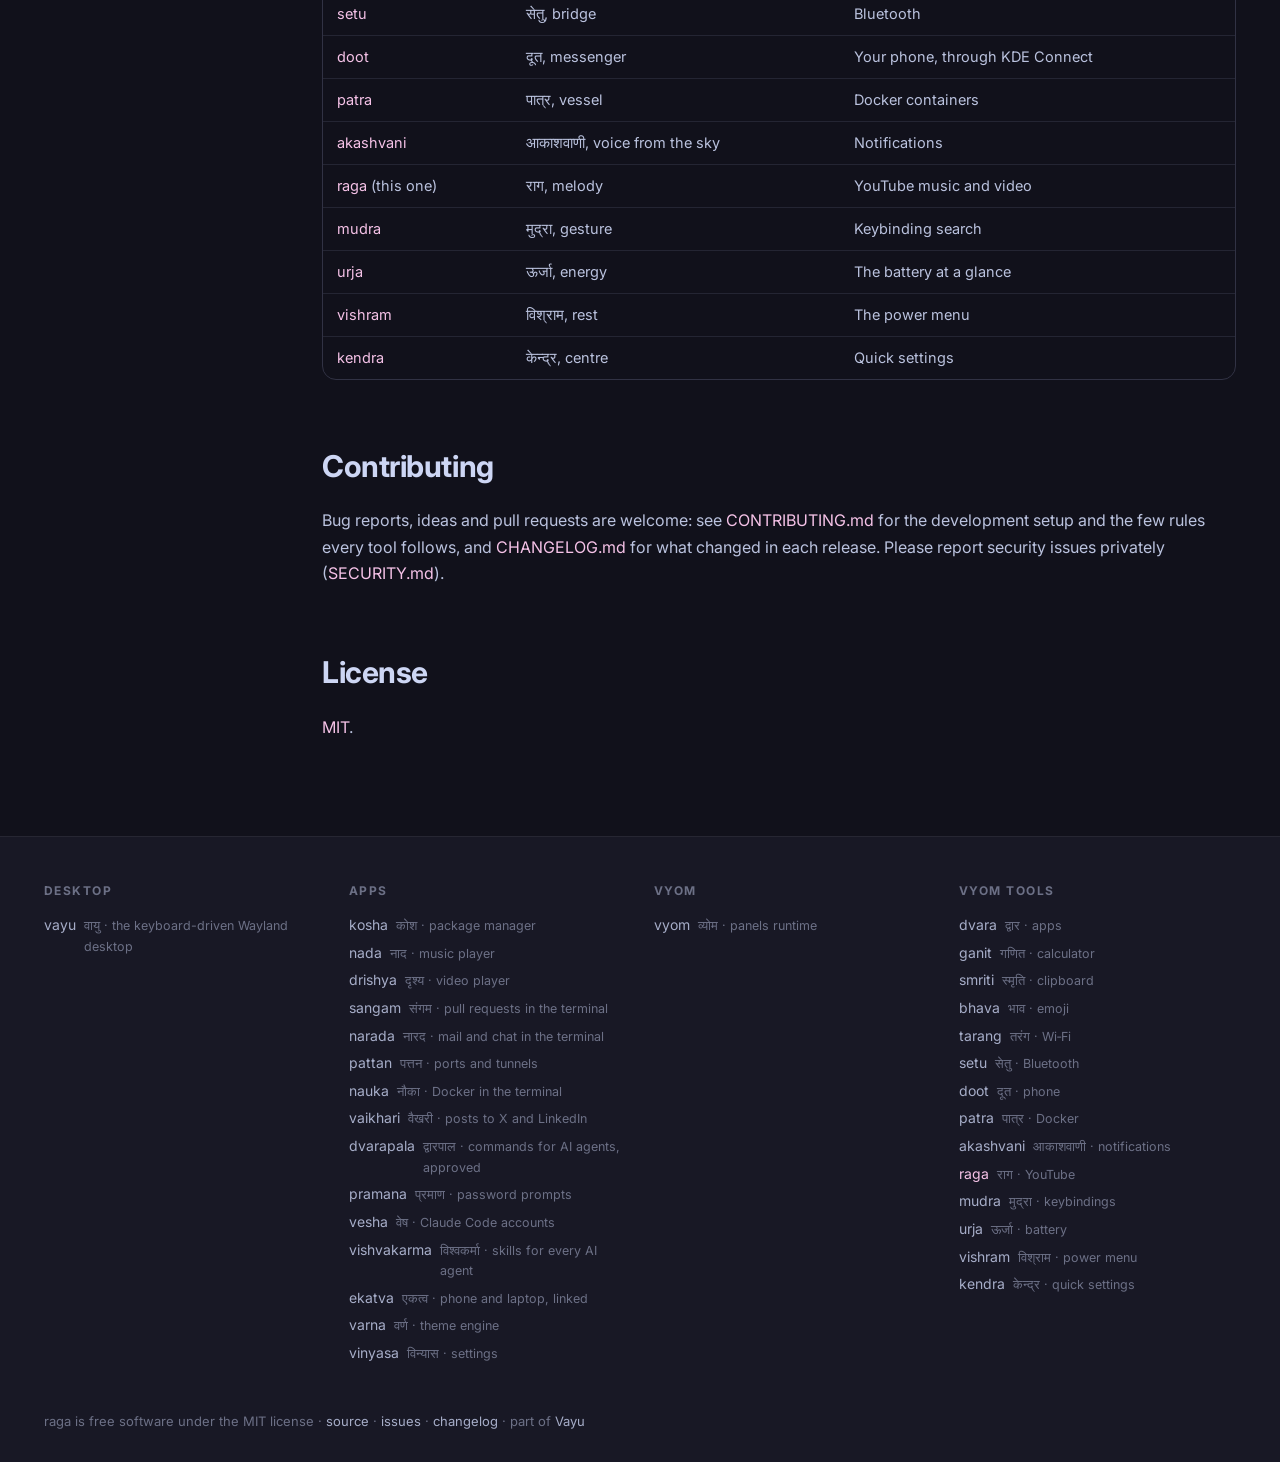
==== commit 7259858c: "v0.3.0: vim keys on Vyom 0.7: o plays the other way, Space a q queues, yy copies the link Co-Authore" ====
--- a/docs/index.html
+++ b/docs/index.html
@@ -25,8 +25,8 @@
 <p class="lead">Search YouTube and play: music straight into MPD&#x27;s queue (rmpc), or a video in mpv. Thumbnails, durations, channels.</p>
 <figure class="shloka"><p lang="sa">नाहं वसामि वैकुण्ठे योगिनां हृदये न च ।<br>मद्भक्ता यत्र गायन्ति तत्र तिष्ठामि नारद ॥</p><figcaption>I live not in Vaikuṇṭha, nor in the hearts of yogis; where those who love me sing, there I stay, Nārada. <cite>Attributed to the Padma Purāṇa (Kārttika-māhātmya); quoted in Hari-bhakti-vilāsa 8.284</cite></figcaption></figure>
 <div class="cta"><a class="btn primary" href="#install">Install</a><a class="btn" href="https://github.com/Theyashsawarkar/raga">GitHub ↗</a>
-<a class="btn" href="changelog.html">What's new in v0.2.1</a></div>
-<div class="meta"><span><b>v0.2.1</b> latest</span><span><b>6</b> releases</span><span><b>3</b> decisions recorded</span><span><b>MIT</b> license</span></div>
+<a class="btn" href="changelog.html">What's new in v0.3.0</a></div>
+<div class="meta"><span><b>v0.3.0</b> latest</span><span><b>7</b> releases</span><span><b>3</b> decisions recorded</span><span><b>MIT</b> license</span></div>
 </div><img class="logo" src="assets/logo.svg" alt="raga logo"></div></section>
 <div class="wrap"><aside class="toc"><b>On this page</b><a class="l2" href="#features">Features</a><a class="l2" href="#install">Install</a><a class="l3" href="#requirements">Requirements</a><a class="l3" href="#install">Install</a><a class="l3" href="#update-and-uninstall">Update and uninstall</a><a class="l2" href="#usage">Usage</a><a class="l2" href="#configuration">Configuration</a><a class="l2" href="#troubleshooting">Troubleshooting</a><a class="l2" href="#the-vyom-family">The Vyom family</a><a class="l2" href="#contributing">Contributing</a><a class="l2" href="#license">License</a></aside><article>
 <!-- No screenshot: music & video shows personal data (your own data). -->
@@ -50,9 +50,16 @@
 <pre class="code" data-lang="sh"><code>git -C ~/.local/share/vyom/plugins/raga pull &amp;&amp; vyom reload     # update
 rm -rf ~/.local/share/vyom/plugins/raga &amp;&amp; vyom reload          # uninstall</code></pre>
 <h2 id="usage"><a class="anchor" href="#usage">#</a>Usage</h2>
-<p>Open it with <code>vyom raga</code> (or your key). Type to search; the footer always shows the keys for what's selected.</p>
-<div class="table"><table><thead><tr><th>Key</th><th>Action</th></tr></thead><tbody><tr><td><code>Enter</code></td><td>Play the selected result (music: in nāda, or MPD via rmpc; video: in mpv)</td></tr><tr><td><code>Shift+Enter</code></td><td>Play it the other way (as video / as music)</td></tr><tr><td><code>Ctrl+Enter</code></td><td>Add the music to the queue without playing it</td></tr><tr><td><code>Esc</code></td><td>Close the panel</td></tr></tbody></table></div>
-<p>Every Vyom panel also has <code>Up</code>/<code>Down</code> (or <code>Ctrl+K</code>/<code>Ctrl+J</code>) to move and <code>Page Up</code>/<code>Page Down</code> to jump; its tabs, its main kinds, switch with <code>Tab</code>/<code>Shift+Tab</code> (or <code>Ctrl+H</code>/<code>Ctrl+L</code>), or <code>Ctrl+1</code>..<code>Ctrl+9</code> for the first to the ninth.</p>
+<p>Open it with <code>vyom raga</code> (or your key). It opens in insert mode: type to search. <code>Esc</code> goes to normal mode, where every key is a command and <code>Space</code> is the leader (a strip shows what comes next); <code>i</code> or <code>/</code> types again. The footer always shows the keys for what's selected.</p>
+<!-- KEYS (generated by scripts/keybinds.py from raga/vim.py) -->
+<p>Vyom's keys work too (every vim tool has them): <code>?</code> and <code>Space ?</code> list every key, <code>Space Space</code> is the palette, <code>j</code> / <code>k</code> move, <code>gg</code> / <code>G</code> jump, <code>/</code> searches again, <code>H</code> / <code>L</code> switch tabs, <code>q</code> closes, <code>Space u f</code> is fullscreen, <code>Esc</code> steps back.</p>
+<p><strong>Insert mode (typing; raga opens in it)</strong></p>
+<div class="table"><table><thead><tr><th>Key</th><th>Action</th></tr></thead><tbody><tr><td><code>Enter</code></td><td>Play the selected result (music: in nāda, or MPD via rmpc; video: in mpv)</td></tr><tr><td><code>Shift+Enter</code></td><td>Play it the other way (as video / as music)</td></tr><tr><td><code>Ctrl+Enter</code></td><td>Add the music to the queue without playing it (on either tab)</td></tr></tbody></table></div>
+<p><strong>Normal mode</strong></p>
+<div class="table"><table><thead><tr><th>Key</th><th>Action</th></tr></thead><tbody><tr><td><code>Enter</code></td><td>Play the selected result (music: in nāda, or MPD via rmpc; video: in mpv)</td></tr><tr><td><code>o</code></td><td>Play it the other way (as video / as music)</td></tr><tr><td><code>y y</code></td><td>Copy the selected result's YouTube link</td></tr></tbody></table></div>
+<p><strong>Leader (Space)</strong></p>
+<div class="table"><table><thead><tr><th>Key</th><th>Action</th></tr></thead><tbody><tr><td><code>Space t m / Space t v</code></td><td>Switch to Music / Video</td></tr><tr><td><code>Space a q</code></td><td>Add the music to the queue without playing it</td></tr><tr><td><code>Space o b</code></td><td>Open the selected result on YouTube in the browser</td></tr><tr><td><code>Space y y</code></td><td>Copy the selected result's YouTube link</td></tr><tr><td><code>Space y t</code></td><td>Copy the selected result's title</td></tr><tr><td><code>Space r</code></td><td>Search YouTube again (skips what's remembered for this search)</td></tr></tbody></table></div>
+<!-- END KEYS -->
 <h2 id="configuration"><a class="anchor" href="#configuration">#</a>Configuration</h2>
 <p>Everything is optional, in <code>~/.config/vyom/config.toml</code> under <code>[plugin.raga]</code>:</p>
 <div class="table"><table><thead><tr><th>Setting</th><th>Default</th><th>What it does</th></tr></thead><tbody><tr><td><code>mode</code></td><td>music</td><td>Music or video to start in</td></tr><tr><td><code>nada_command</code></td><td>nada</td><td>The music player music goes to (empty: use rmpc)</td></tr><tr><td><code>player_command</code></td><td>(none)</td><td>With rmpc: opened after music starts (e.g. your rmpc launcher)</td></tr></tbody></table></div>
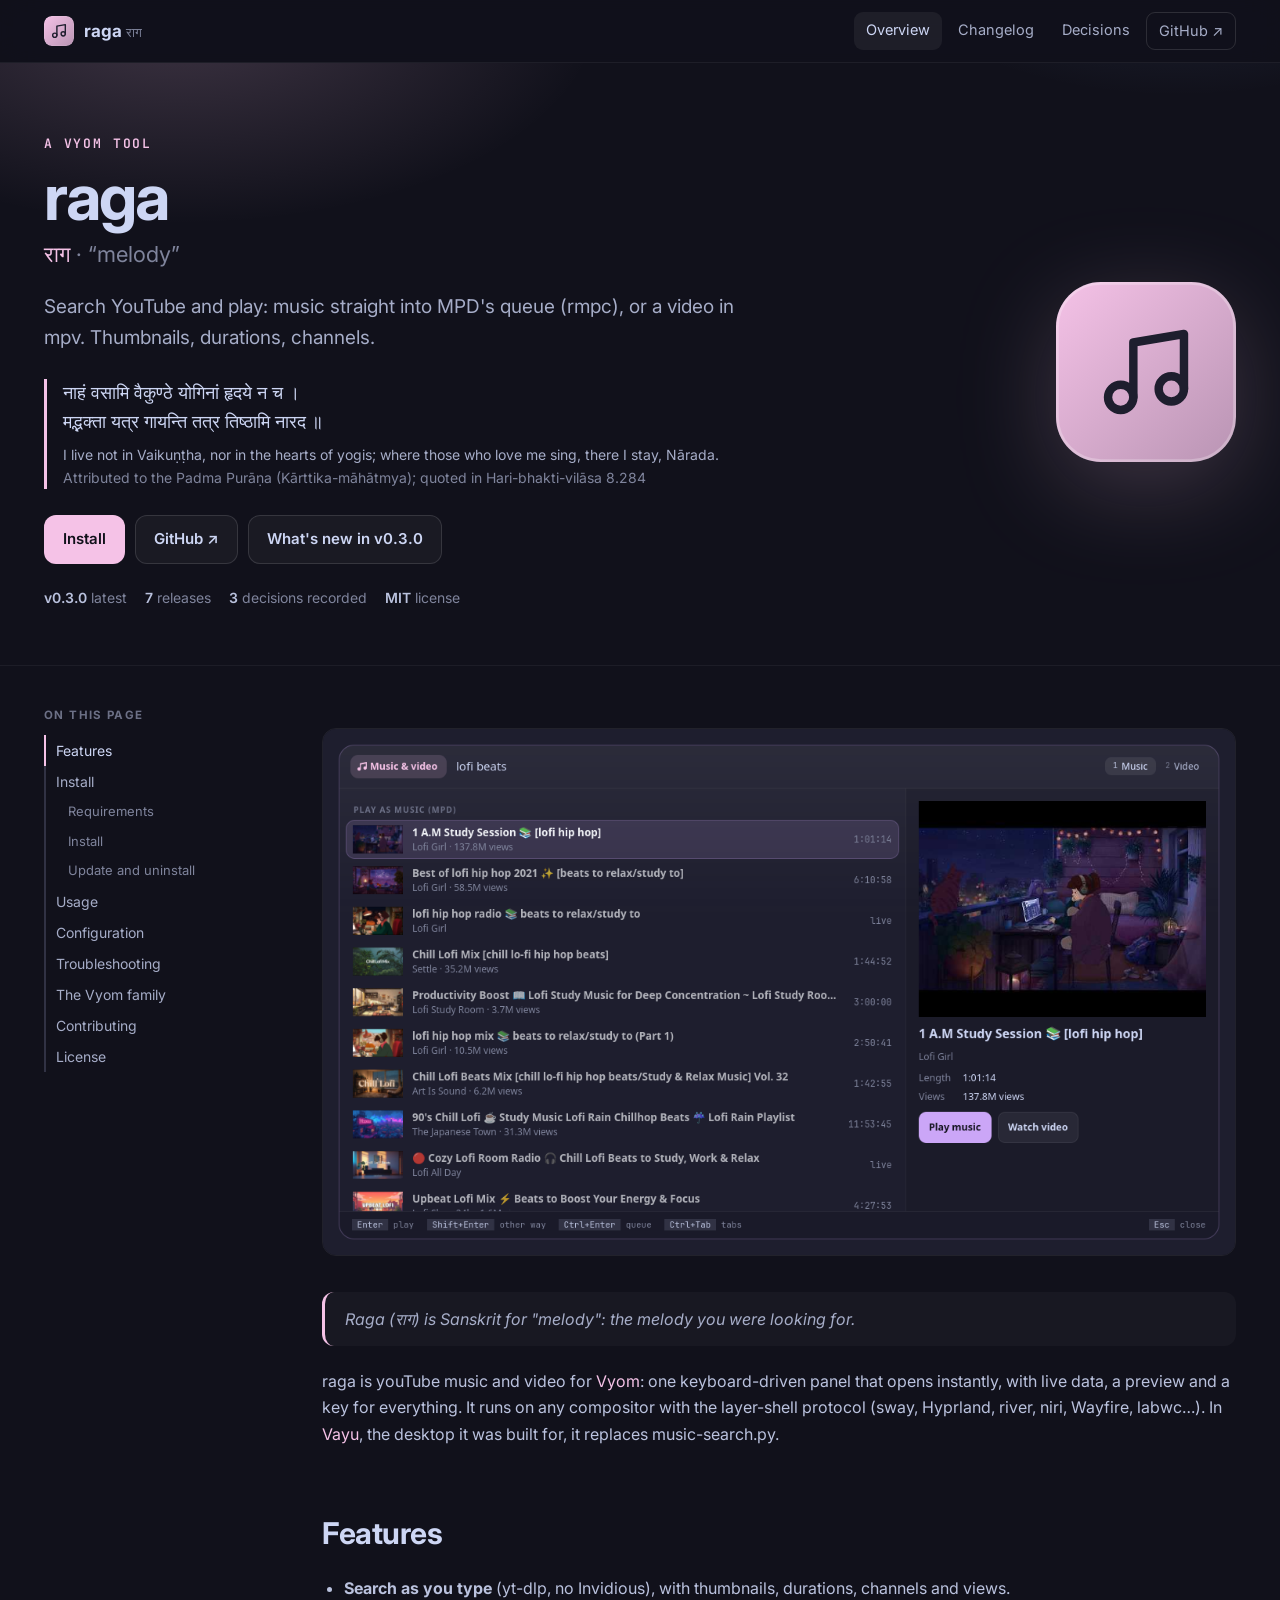
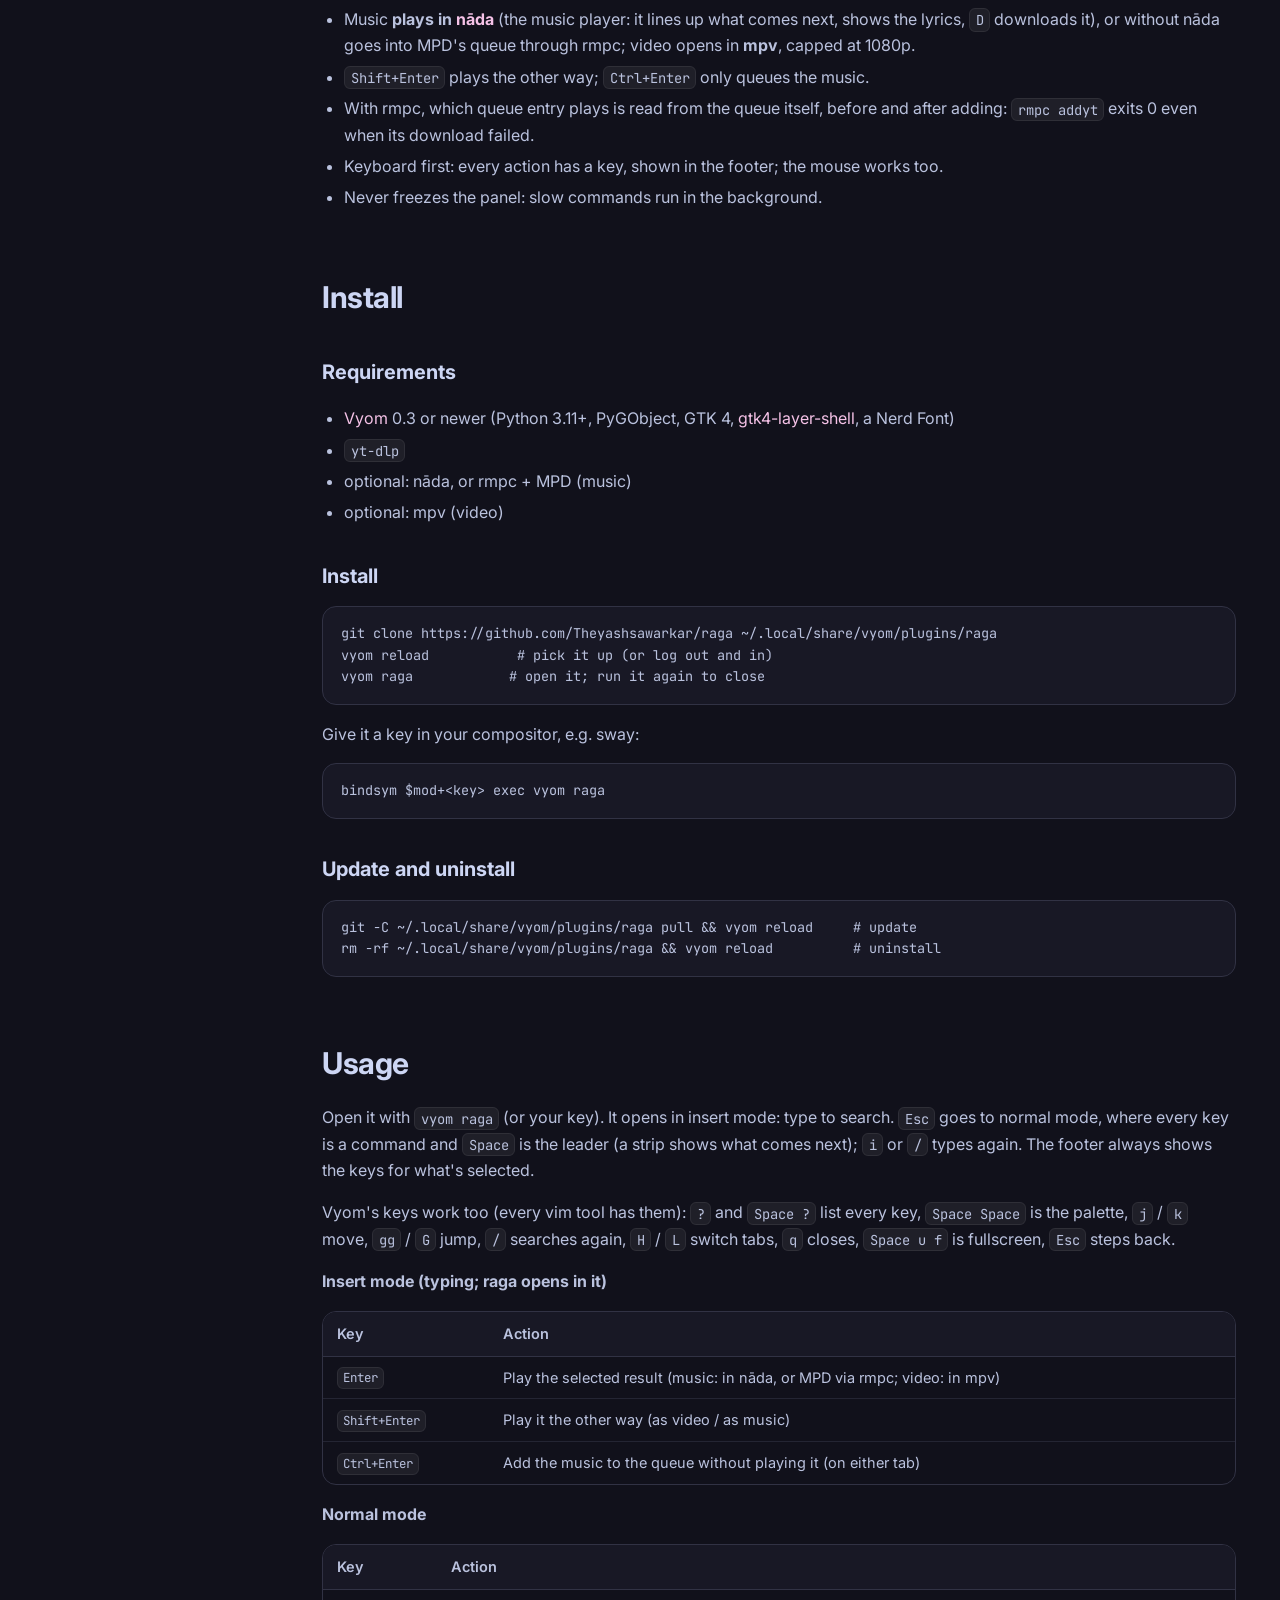
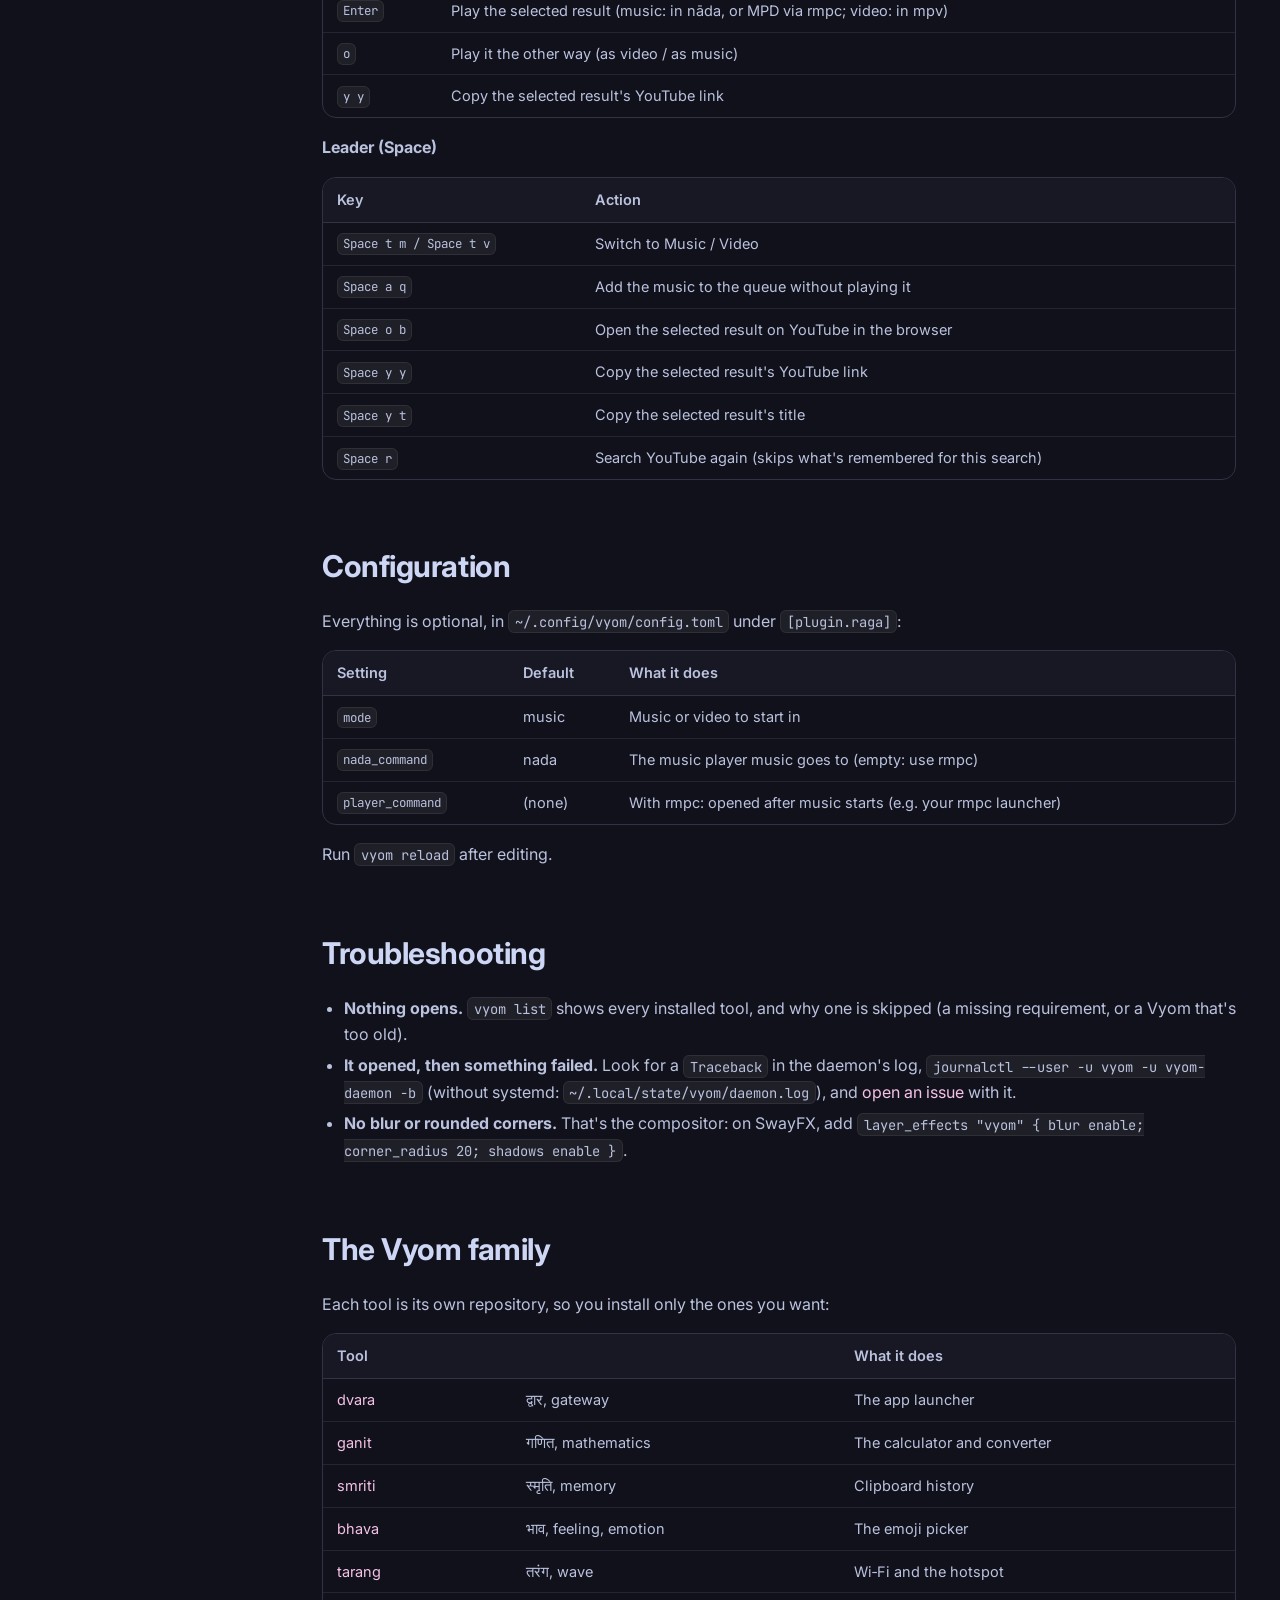
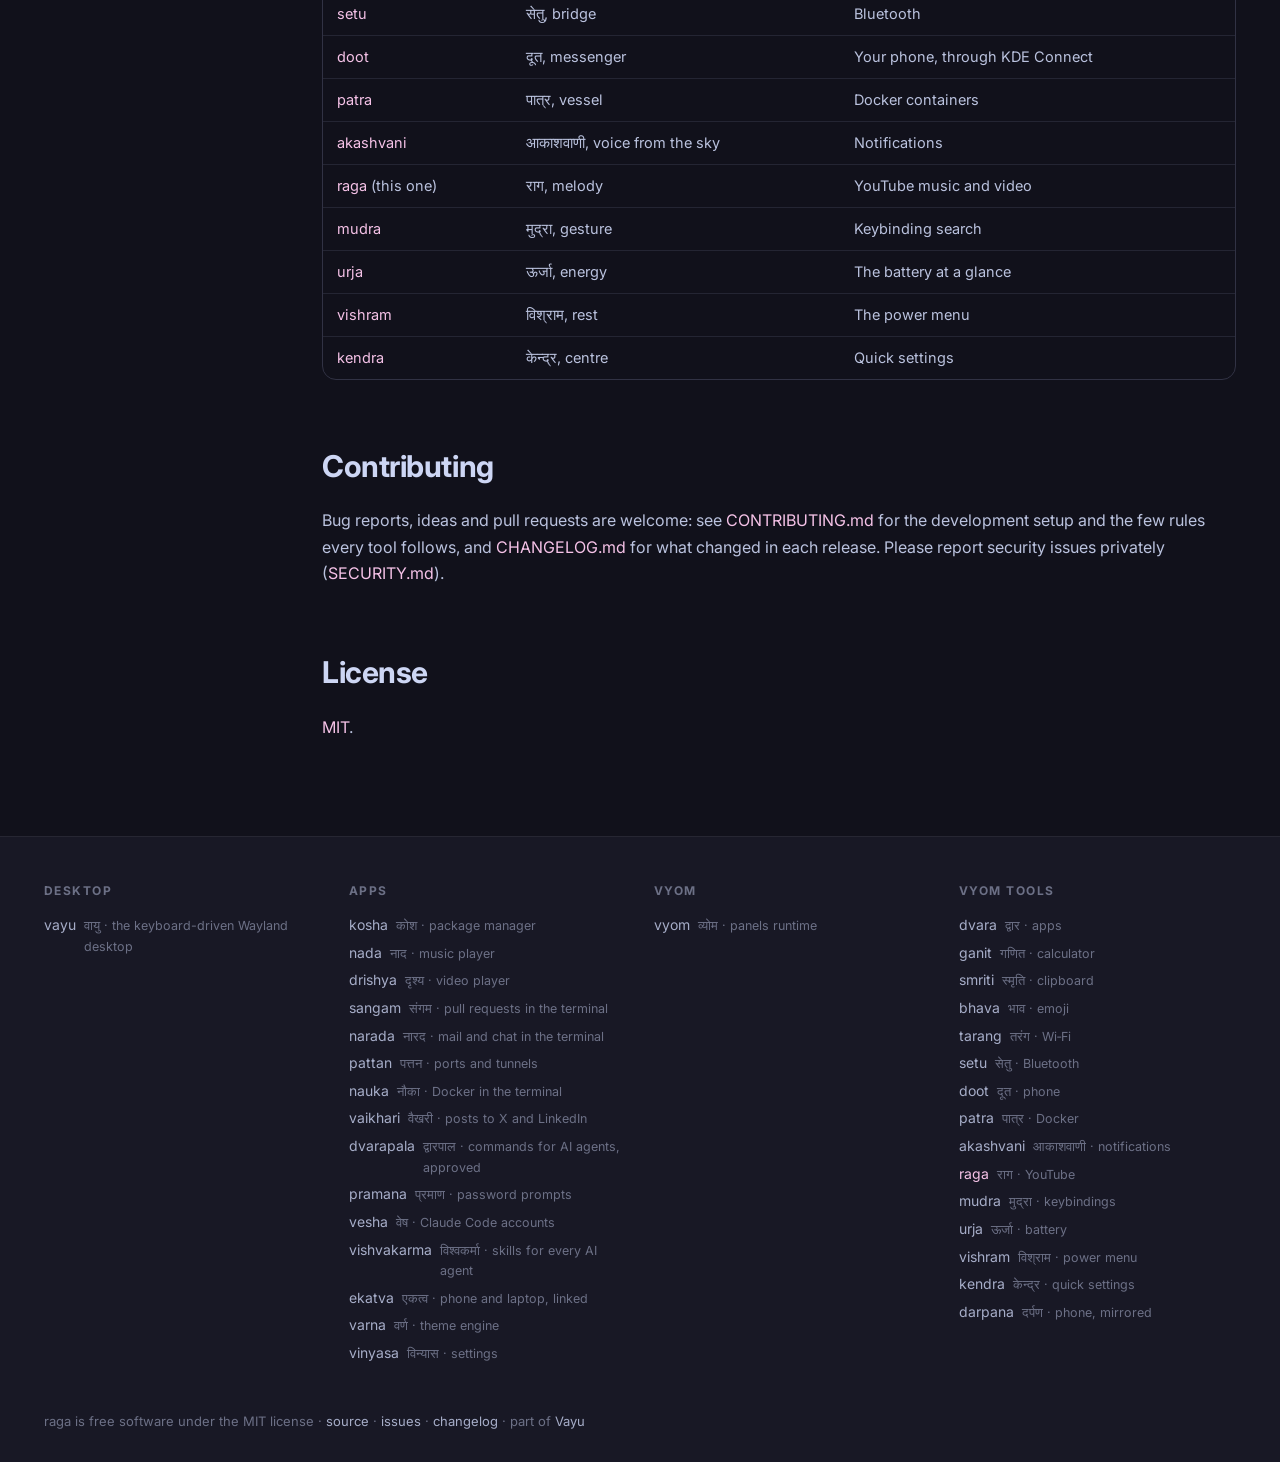
==== commit a5644562: "Website: Darpaṇa joins the family list Co-Authored-By: Claude Opus 5.5 <noreply@anthropic.com>" ====
--- a/docs/index.html
+++ b/docs/index.html
@@ -74,7 +74,7 @@
 <h2 id="license"><a class="anchor" href="#license">#</a>License</h2>
 <p><a href="https://github.com/Theyashsawarkar/raga/blob/main/LICENSE">MIT</a>.</p>
 </article></div>
-<footer><div class="in"><div><h4>Desktop</h4><a href="https://theyashsawarkar.github.io/vayu/" class="">vayu <span>वायु · the keyboard-driven Wayland desktop</span></a></div><div><h4>Apps</h4><a href="https://theyashsawarkar.github.io/kosha/" class="">kosha <span>कोश · package manager</span></a><a href="https://theyashsawarkar.github.io/nada/" class="">nada <span>नाद · music player</span></a><a href="https://theyashsawarkar.github.io/drishya/" class="">drishya <span>दृश्य · video player</span></a><a href="https://theyashsawarkar.github.io/sangam/" class="">sangam <span>संगम · pull requests in the terminal</span></a><a href="https://theyashsawarkar.github.io/narada/" class="">narada <span>नारद · mail and chat in the terminal</span></a><a href="https://theyashsawarkar.github.io/pattan/" class="">pattan <span>पत्तन · ports and tunnels</span></a><a href="https://theyashsawarkar.github.io/nauka/" class="">nauka <span>नौका · Docker in the terminal</span></a><a href="https://theyashsawarkar.github.io/vaikhari/" class="">vaikhari <span>वैखरी · posts to X and LinkedIn</span></a><a href="https://theyashsawarkar.github.io/dvarapala/" class="">dvarapala <span>द्वारपाल · commands for AI agents, approved</span></a><a href="https://theyashsawarkar.github.io/pramana/" class="">pramana <span>प्रमाण · password prompts</span></a><a href="https://theyashsawarkar.github.io/vesha/" class="">vesha <span>वेष · Claude Code accounts</span></a><a href="https://theyashsawarkar.github.io/vishvakarma/" class="">vishvakarma <span>विश्वकर्मा · skills for every AI agent</span></a><a href="https://theyashsawarkar.github.io/ekatva/" class="">ekatva <span>एकत्व · phone and laptop, linked</span></a><a href="https://theyashsawarkar.github.io/varna/" class="">varna <span>वर्ण · theme engine</span></a><a href="https://theyashsawarkar.github.io/vinyasa/" class="">vinyasa <span>विन्यास · settings</span></a></div><div><h4>Vyom</h4><a href="https://theyashsawarkar.github.io/vyom/" class="">vyom <span>व्योम · panels runtime</span></a></div><div><h4>Vyom tools</h4><a href="https://theyashsawarkar.github.io/dvara/" class="">dvara <span>द्वार · apps</span></a><a href="https://theyashsawarkar.github.io/ganit/" class="">ganit <span>गणित · calculator</span></a><a href="https://theyashsawarkar.github.io/smriti/" class="">smriti <span>स्मृति · clipboard</span></a><a href="https://theyashsawarkar.github.io/bhava/" class="">bhava <span>भाव · emoji</span></a><a href="https://theyashsawarkar.github.io/tarang/" class="">tarang <span>तरंग · Wi‑Fi</span></a><a href="https://theyashsawarkar.github.io/setu/" class="">setu <span>सेतु · Bluetooth</span></a><a href="https://theyashsawarkar.github.io/doot/" class="">doot <span>दूत · phone</span></a><a href="https://theyashsawarkar.github.io/patra/" class="">patra <span>पात्र · Docker</span></a><a href="https://theyashsawarkar.github.io/akashvani/" class="">akashvani <span>आकाशवाणी · notifications</span></a><a href="https://theyashsawarkar.github.io/raga/" class="me">raga <span>राग · YouTube</span></a><a href="https://theyashsawarkar.github.io/mudra/" class="">mudra <span>मुद्रा · keybindings</span></a><a href="https://theyashsawarkar.github.io/urja/" class="">urja <span>ऊर्जा · battery</span></a><a href="https://theyashsawarkar.github.io/vishram/" class="">vishram <span>विश्राम · power menu</span></a><a href="https://theyashsawarkar.github.io/kendra/" class="">kendra <span>केन्द्र · quick settings</span></a></div></div>
+<footer><div class="in"><div><h4>Desktop</h4><a href="https://theyashsawarkar.github.io/vayu/" class="">vayu <span>वायु · the keyboard-driven Wayland desktop</span></a></div><div><h4>Apps</h4><a href="https://theyashsawarkar.github.io/kosha/" class="">kosha <span>कोश · package manager</span></a><a href="https://theyashsawarkar.github.io/nada/" class="">nada <span>नाद · music player</span></a><a href="https://theyashsawarkar.github.io/drishya/" class="">drishya <span>दृश्य · video player</span></a><a href="https://theyashsawarkar.github.io/sangam/" class="">sangam <span>संगम · pull requests in the terminal</span></a><a href="https://theyashsawarkar.github.io/narada/" class="">narada <span>नारद · mail and chat in the terminal</span></a><a href="https://theyashsawarkar.github.io/pattan/" class="">pattan <span>पत्तन · ports and tunnels</span></a><a href="https://theyashsawarkar.github.io/nauka/" class="">nauka <span>नौका · Docker in the terminal</span></a><a href="https://theyashsawarkar.github.io/vaikhari/" class="">vaikhari <span>वैखरी · posts to X and LinkedIn</span></a><a href="https://theyashsawarkar.github.io/dvarapala/" class="">dvarapala <span>द्वारपाल · commands for AI agents, approved</span></a><a href="https://theyashsawarkar.github.io/pramana/" class="">pramana <span>प्रमाण · password prompts</span></a><a href="https://theyashsawarkar.github.io/vesha/" class="">vesha <span>वेष · Claude Code accounts</span></a><a href="https://theyashsawarkar.github.io/vishvakarma/" class="">vishvakarma <span>विश्वकर्मा · skills for every AI agent</span></a><a href="https://theyashsawarkar.github.io/ekatva/" class="">ekatva <span>एकत्व · phone and laptop, linked</span></a><a href="https://theyashsawarkar.github.io/varna/" class="">varna <span>वर्ण · theme engine</span></a><a href="https://theyashsawarkar.github.io/vinyasa/" class="">vinyasa <span>विन्यास · settings</span></a></div><div><h4>Vyom</h4><a href="https://theyashsawarkar.github.io/vyom/" class="">vyom <span>व्योम · panels runtime</span></a></div><div><h4>Vyom tools</h4><a href="https://theyashsawarkar.github.io/dvara/" class="">dvara <span>द्वार · apps</span></a><a href="https://theyashsawarkar.github.io/ganit/" class="">ganit <span>गणित · calculator</span></a><a href="https://theyashsawarkar.github.io/smriti/" class="">smriti <span>स्मृति · clipboard</span></a><a href="https://theyashsawarkar.github.io/bhava/" class="">bhava <span>भाव · emoji</span></a><a href="https://theyashsawarkar.github.io/tarang/" class="">tarang <span>तरंग · Wi‑Fi</span></a><a href="https://theyashsawarkar.github.io/setu/" class="">setu <span>सेतु · Bluetooth</span></a><a href="https://theyashsawarkar.github.io/doot/" class="">doot <span>दूत · phone</span></a><a href="https://theyashsawarkar.github.io/patra/" class="">patra <span>पात्र · Docker</span></a><a href="https://theyashsawarkar.github.io/akashvani/" class="">akashvani <span>आकाशवाणी · notifications</span></a><a href="https://theyashsawarkar.github.io/raga/" class="me">raga <span>राग · YouTube</span></a><a href="https://theyashsawarkar.github.io/mudra/" class="">mudra <span>मुद्रा · keybindings</span></a><a href="https://theyashsawarkar.github.io/urja/" class="">urja <span>ऊर्जा · battery</span></a><a href="https://theyashsawarkar.github.io/vishram/" class="">vishram <span>विश्राम · power menu</span></a><a href="https://theyashsawarkar.github.io/kendra/" class="">kendra <span>केन्द्र · quick settings</span></a><a href="https://theyashsawarkar.github.io/darpana/" class="">darpana <span>दर्पण · phone, mirrored</span></a></div></div>
 <div class="bottom">raga is free software under the MIT license · <a href="https://github.com/Theyashsawarkar/raga">source</a> · <a href="https://github.com/Theyashsawarkar/raga/issues">issues</a> · <a href="changelog.html">changelog</a> · part of <a href="https://theyashsawarkar.github.io/vayu/">Vayu</a></div></footer>
 <script>
 document.querySelectorAll('pre.code').forEach(p=>{const b=document.createElement('button');b.className='copy';b.textContent='Copy';
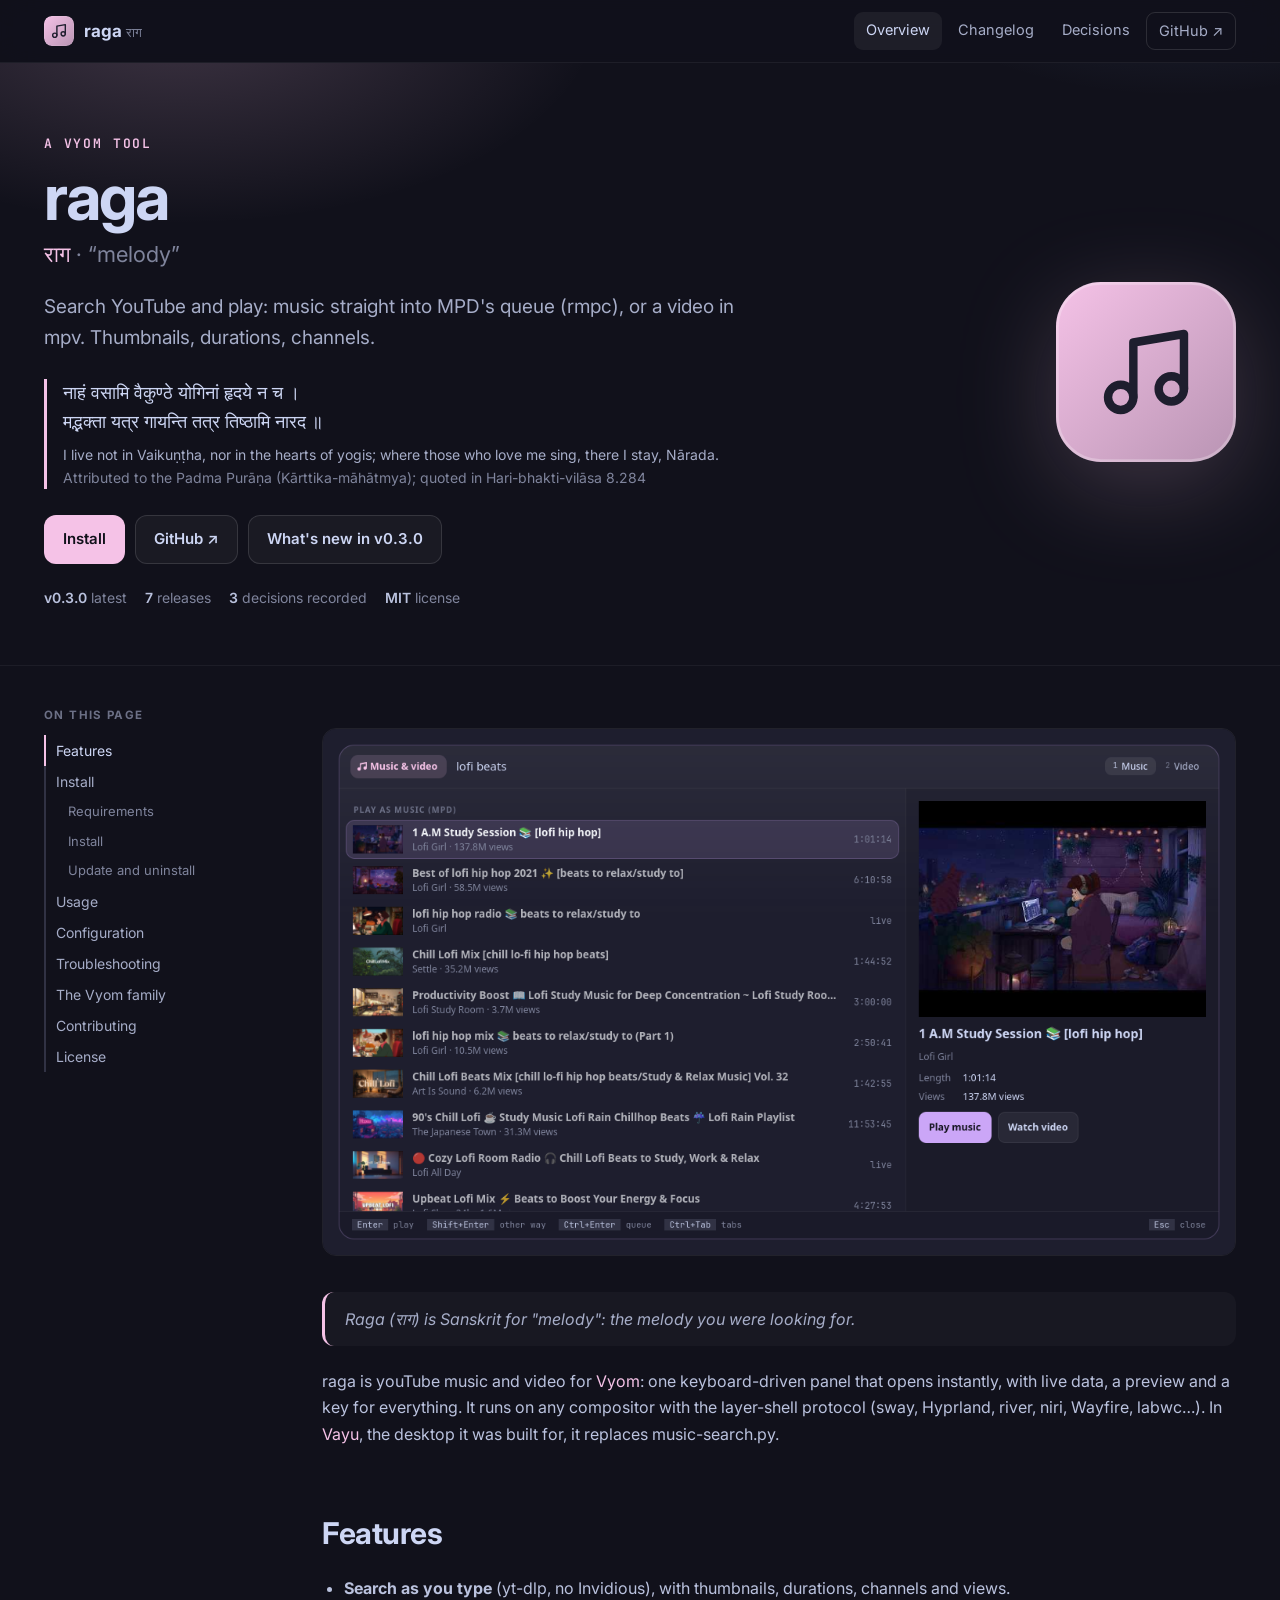
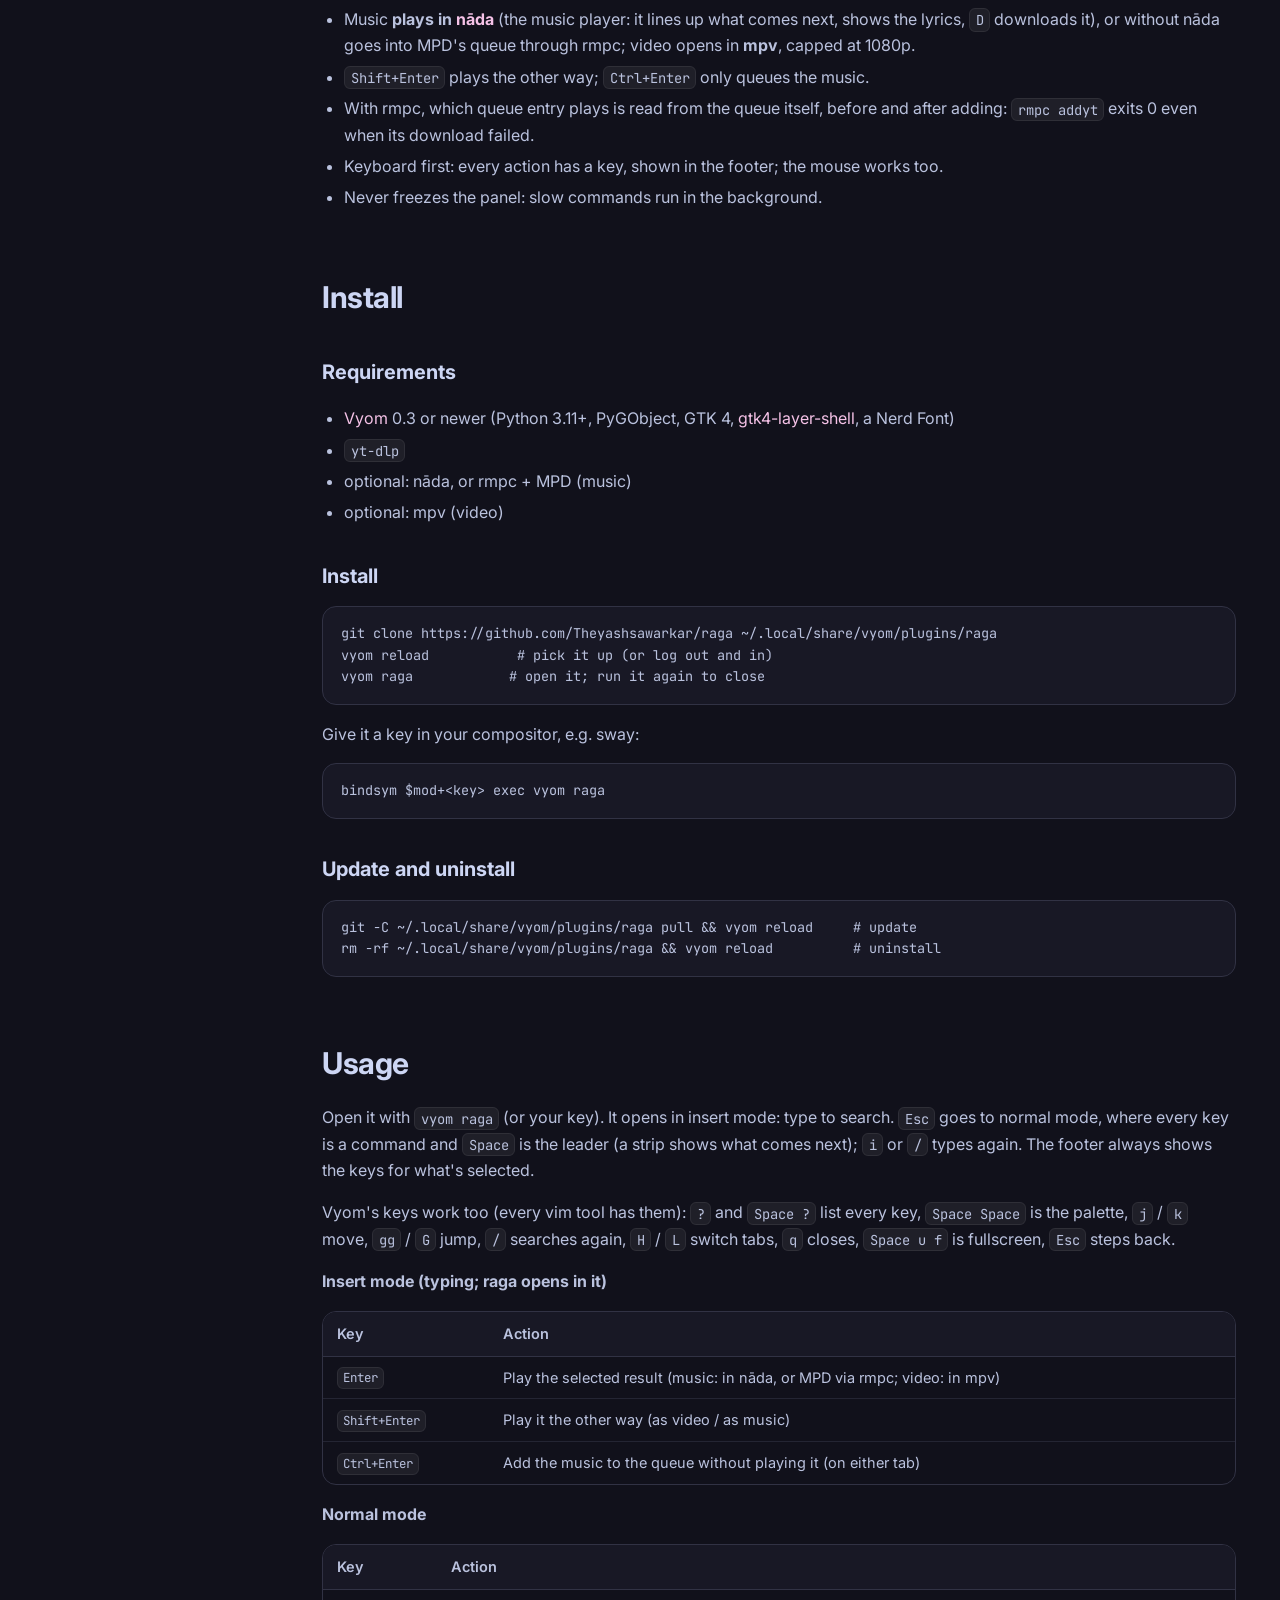
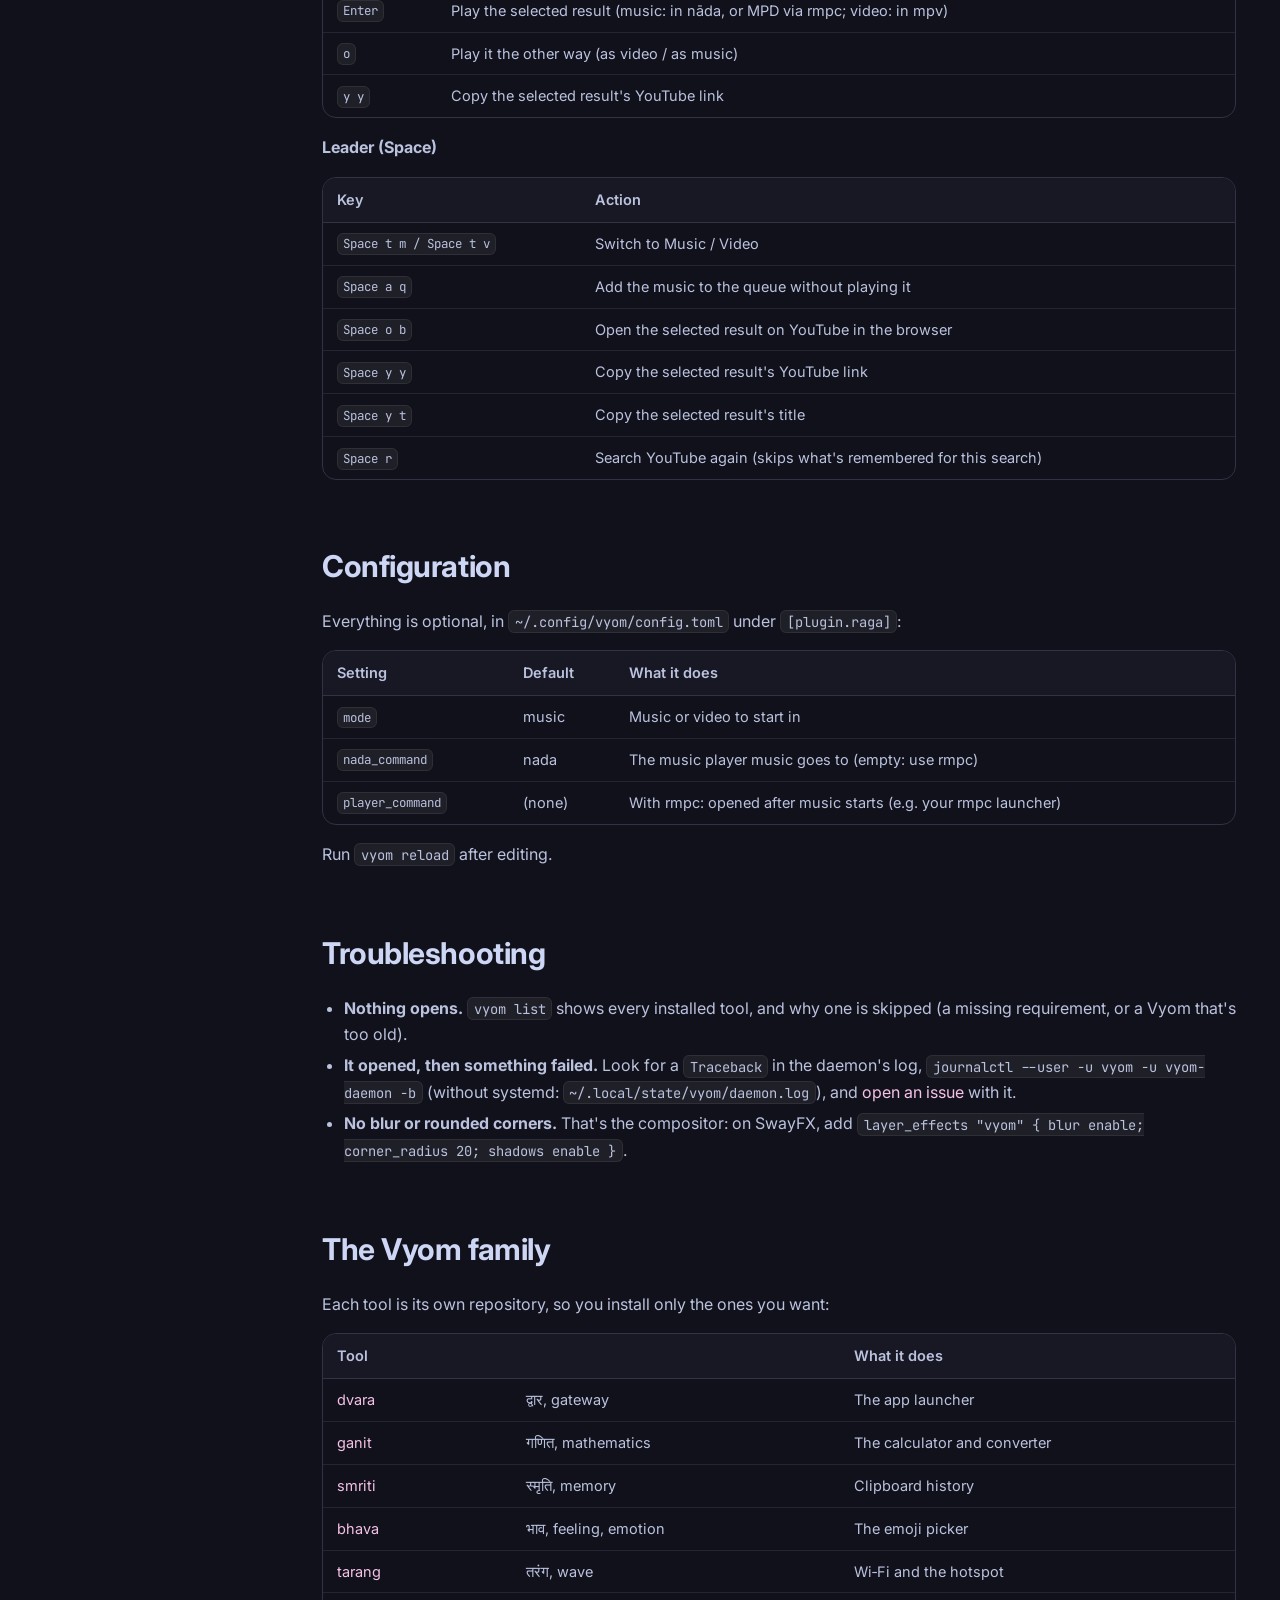
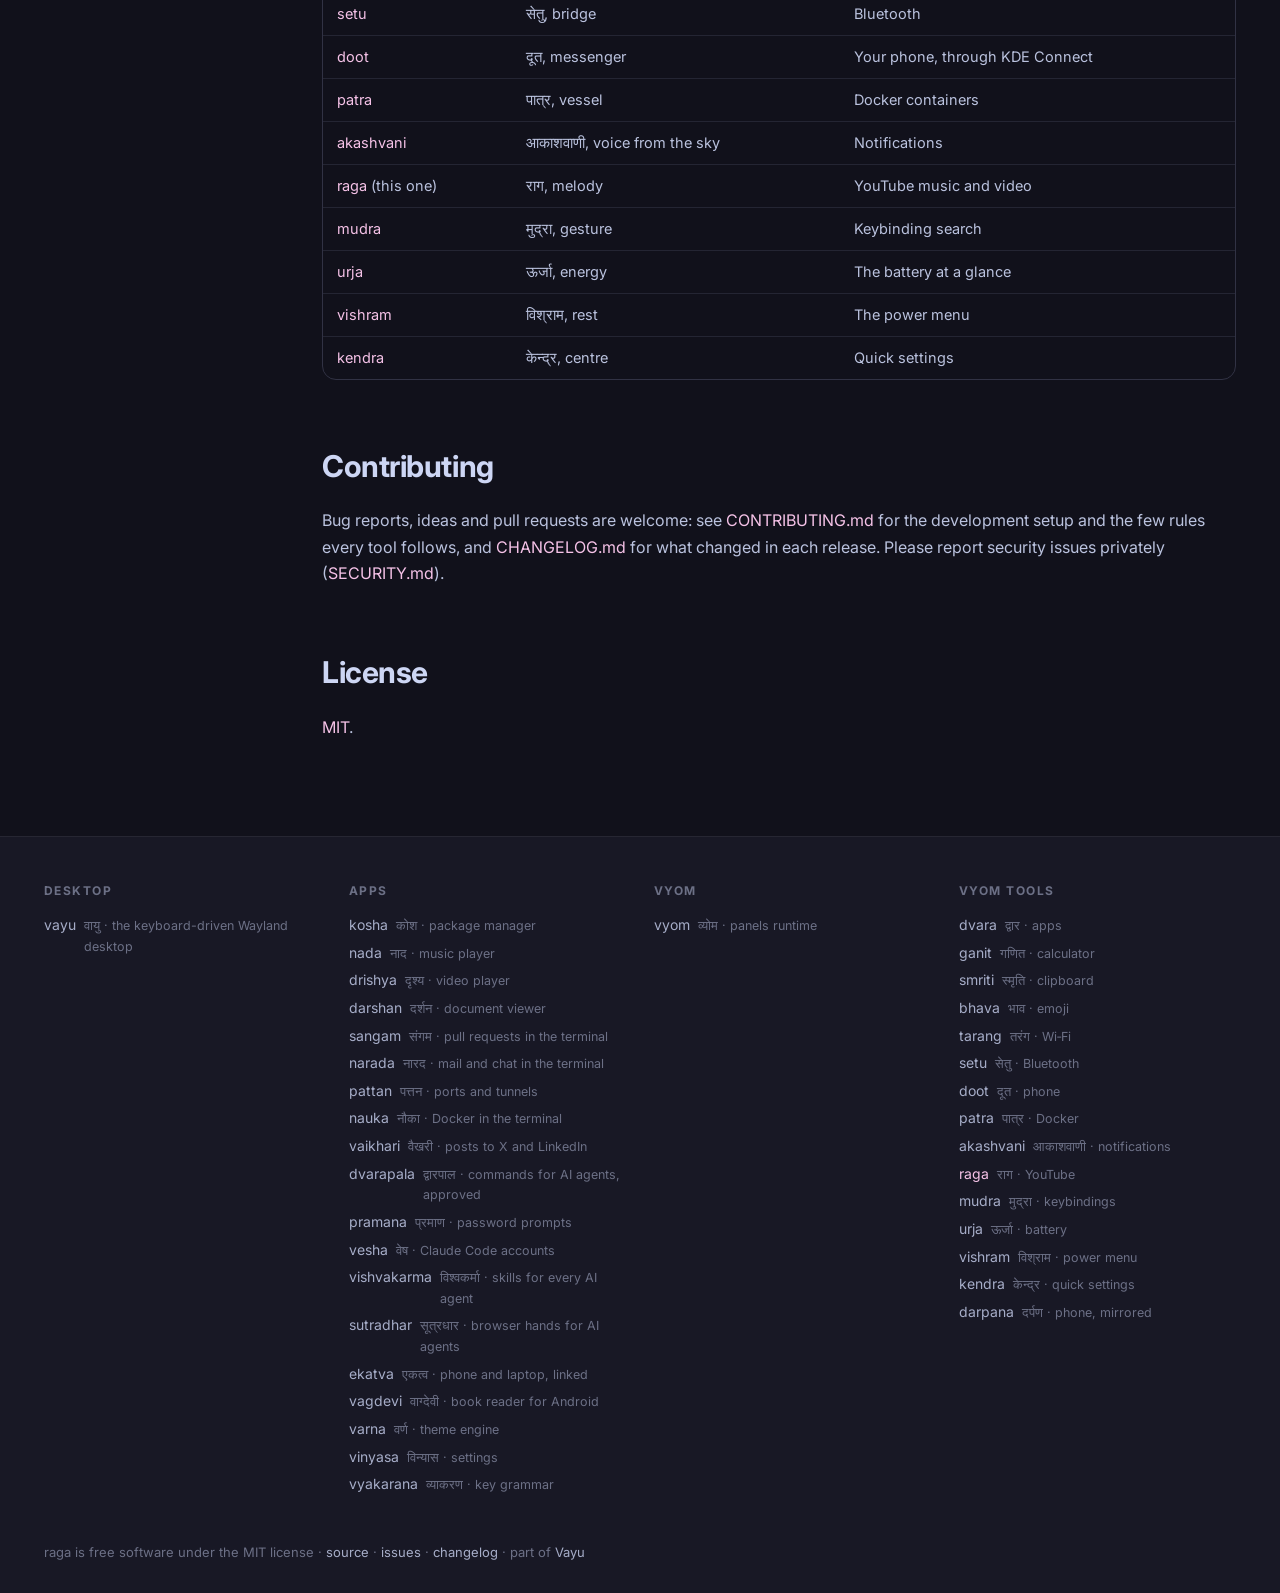
==== commit 106827aa: "The website moves to raga.theyashsawarkar.dev Every Vayu tool's site now has its own address on they" ====
--- a/docs/index.html
+++ b/docs/index.html
@@ -74,8 +74,8 @@
 <h2 id="license"><a class="anchor" href="#license">#</a>License</h2>
 <p><a href="https://github.com/Theyashsawarkar/raga/blob/main/LICENSE">MIT</a>.</p>
 </article></div>
-<footer><div class="in"><div><h4>Desktop</h4><a href="https://theyashsawarkar.github.io/vayu/" class="">vayu <span>वायु · the keyboard-driven Wayland desktop</span></a></div><div><h4>Apps</h4><a href="https://theyashsawarkar.github.io/kosha/" class="">kosha <span>कोश · package manager</span></a><a href="https://theyashsawarkar.github.io/nada/" class="">nada <span>नाद · music player</span></a><a href="https://theyashsawarkar.github.io/drishya/" class="">drishya <span>दृश्य · video player</span></a><a href="https://theyashsawarkar.github.io/sangam/" class="">sangam <span>संगम · pull requests in the terminal</span></a><a href="https://theyashsawarkar.github.io/narada/" class="">narada <span>नारद · mail and chat in the terminal</span></a><a href="https://theyashsawarkar.github.io/pattan/" class="">pattan <span>पत्तन · ports and tunnels</span></a><a href="https://theyashsawarkar.github.io/nauka/" class="">nauka <span>नौका · Docker in the terminal</span></a><a href="https://theyashsawarkar.github.io/vaikhari/" class="">vaikhari <span>वैखरी · posts to X and LinkedIn</span></a><a href="https://theyashsawarkar.github.io/dvarapala/" class="">dvarapala <span>द्वारपाल · commands for AI agents, approved</span></a><a href="https://theyashsawarkar.github.io/pramana/" class="">pramana <span>प्रमाण · password prompts</span></a><a href="https://theyashsawarkar.github.io/vesha/" class="">vesha <span>वेष · Claude Code accounts</span></a><a href="https://theyashsawarkar.github.io/vishvakarma/" class="">vishvakarma <span>विश्वकर्मा · skills for every AI agent</span></a><a href="https://theyashsawarkar.github.io/ekatva/" class="">ekatva <span>एकत्व · phone and laptop, linked</span></a><a href="https://theyashsawarkar.github.io/varna/" class="">varna <span>वर्ण · theme engine</span></a><a href="https://theyashsawarkar.github.io/vinyasa/" class="">vinyasa <span>विन्यास · settings</span></a></div><div><h4>Vyom</h4><a href="https://theyashsawarkar.github.io/vyom/" class="">vyom <span>व्योम · panels runtime</span></a></div><div><h4>Vyom tools</h4><a href="https://theyashsawarkar.github.io/dvara/" class="">dvara <span>द्वार · apps</span></a><a href="https://theyashsawarkar.github.io/ganit/" class="">ganit <span>गणित · calculator</span></a><a href="https://theyashsawarkar.github.io/smriti/" class="">smriti <span>स्मृति · clipboard</span></a><a href="https://theyashsawarkar.github.io/bhava/" class="">bhava <span>भाव · emoji</span></a><a href="https://theyashsawarkar.github.io/tarang/" class="">tarang <span>तरंग · Wi‑Fi</span></a><a href="https://theyashsawarkar.github.io/setu/" class="">setu <span>सेतु · Bluetooth</span></a><a href="https://theyashsawarkar.github.io/doot/" class="">doot <span>दूत · phone</span></a><a href="https://theyashsawarkar.github.io/patra/" class="">patra <span>पात्र · Docker</span></a><a href="https://theyashsawarkar.github.io/akashvani/" class="">akashvani <span>आकाशवाणी · notifications</span></a><a href="https://theyashsawarkar.github.io/raga/" class="me">raga <span>राग · YouTube</span></a><a href="https://theyashsawarkar.github.io/mudra/" class="">mudra <span>मुद्रा · keybindings</span></a><a href="https://theyashsawarkar.github.io/urja/" class="">urja <span>ऊर्जा · battery</span></a><a href="https://theyashsawarkar.github.io/vishram/" class="">vishram <span>विश्राम · power menu</span></a><a href="https://theyashsawarkar.github.io/kendra/" class="">kendra <span>केन्द्र · quick settings</span></a><a href="https://theyashsawarkar.github.io/darpana/" class="">darpana <span>दर्पण · phone, mirrored</span></a></div></div>
-<div class="bottom">raga is free software under the MIT license · <a href="https://github.com/Theyashsawarkar/raga">source</a> · <a href="https://github.com/Theyashsawarkar/raga/issues">issues</a> · <a href="changelog.html">changelog</a> · part of <a href="https://theyashsawarkar.github.io/vayu/">Vayu</a></div></footer>
+<footer><div class="in"><div><h4>Desktop</h4><a href="https://vayu.theyashsawarkar.dev/" class="">vayu <span>वायु · the keyboard-driven Wayland desktop</span></a></div><div><h4>Apps</h4><a href="https://kosha.theyashsawarkar.dev/" class="">kosha <span>कोश · package manager</span></a><a href="https://nada.theyashsawarkar.dev/" class="">nada <span>नाद · music player</span></a><a href="https://drishya.theyashsawarkar.dev/" class="">drishya <span>दृश्य · video player</span></a><a href="https://darshan.theyashsawarkar.dev/" class="">darshan <span>दर्शन · document viewer</span></a><a href="https://sangam.theyashsawarkar.dev/" class="">sangam <span>संगम · pull requests in the terminal</span></a><a href="https://narada.theyashsawarkar.dev/" class="">narada <span>नारद · mail and chat in the terminal</span></a><a href="https://pattan.theyashsawarkar.dev/" class="">pattan <span>पत्तन · ports and tunnels</span></a><a href="https://nauka.theyashsawarkar.dev/" class="">nauka <span>नौका · Docker in the terminal</span></a><a href="https://vaikhari.theyashsawarkar.dev/" class="">vaikhari <span>वैखरी · posts to X and LinkedIn</span></a><a href="https://dvarapala.theyashsawarkar.dev/" class="">dvarapala <span>द्वारपाल · commands for AI agents, approved</span></a><a href="https://pramana.theyashsawarkar.dev/" class="">pramana <span>प्रमाण · password prompts</span></a><a href="https://vesha.theyashsawarkar.dev/" class="">vesha <span>वेष · Claude Code accounts</span></a><a href="https://vishvakarma.theyashsawarkar.dev/" class="">vishvakarma <span>विश्वकर्मा · skills for every AI agent</span></a><a href="https://sutradhar.theyashsawarkar.dev/" class="">sutradhar <span>सूत्रधार · browser hands for AI agents</span></a><a href="https://ekatva.theyashsawarkar.dev/" class="">ekatva <span>एकत्व · phone and laptop, linked</span></a><a href="https://vagdevi.theyashsawarkar.dev/" class="">vagdevi <span>वाग्देवी · book reader for Android</span></a><a href="https://varna.theyashsawarkar.dev/" class="">varna <span>वर्ण · theme engine</span></a><a href="https://vinyasa.theyashsawarkar.dev/" class="">vinyasa <span>विन्यास · settings</span></a><a href="https://vyakarana.theyashsawarkar.dev/" class="">vyakarana <span>व्याकरण · key grammar</span></a></div><div><h4>Vyom</h4><a href="https://vyom.theyashsawarkar.dev/" class="">vyom <span>व्योम · panels runtime</span></a></div><div><h4>Vyom tools</h4><a href="https://dvara.theyashsawarkar.dev/" class="">dvara <span>द्वार · apps</span></a><a href="https://ganit.theyashsawarkar.dev/" class="">ganit <span>गणित · calculator</span></a><a href="https://smriti.theyashsawarkar.dev/" class="">smriti <span>स्मृति · clipboard</span></a><a href="https://bhava.theyashsawarkar.dev/" class="">bhava <span>भाव · emoji</span></a><a href="https://tarang.theyashsawarkar.dev/" class="">tarang <span>तरंग · Wi‑Fi</span></a><a href="https://setu.theyashsawarkar.dev/" class="">setu <span>सेतु · Bluetooth</span></a><a href="https://doot.theyashsawarkar.dev/" class="">doot <span>दूत · phone</span></a><a href="https://patra.theyashsawarkar.dev/" class="">patra <span>पात्र · Docker</span></a><a href="https://akashvani.theyashsawarkar.dev/" class="">akashvani <span>आकाशवाणी · notifications</span></a><a href="https://raga.theyashsawarkar.dev/" class="me">raga <span>राग · YouTube</span></a><a href="https://mudra.theyashsawarkar.dev/" class="">mudra <span>मुद्रा · keybindings</span></a><a href="https://urja.theyashsawarkar.dev/" class="">urja <span>ऊर्जा · battery</span></a><a href="https://vishram.theyashsawarkar.dev/" class="">vishram <span>विश्राम · power menu</span></a><a href="https://kendra.theyashsawarkar.dev/" class="">kendra <span>केन्द्र · quick settings</span></a><a href="https://darpana.theyashsawarkar.dev/" class="">darpana <span>दर्पण · phone, mirrored</span></a></div></div>
+<div class="bottom">raga is free software under the MIT license · <a href="https://github.com/Theyashsawarkar/raga">source</a> · <a href="https://github.com/Theyashsawarkar/raga/issues">issues</a> · <a href="changelog.html">changelog</a> · part of <a href="https://vayu.theyashsawarkar.dev/">Vayu</a></div></footer>
 <script>
 document.querySelectorAll('pre.code').forEach(p=>{const b=document.createElement('button');b.className='copy';b.textContent='Copy';
 b.onclick=()=>{navigator.clipboard.writeText(p.innerText.replace(/^Copy/,'')).then(()=>{b.textContent='Copied';setTimeout(()=>b.textContent='Copy',1200)})};p.appendChild(b)});
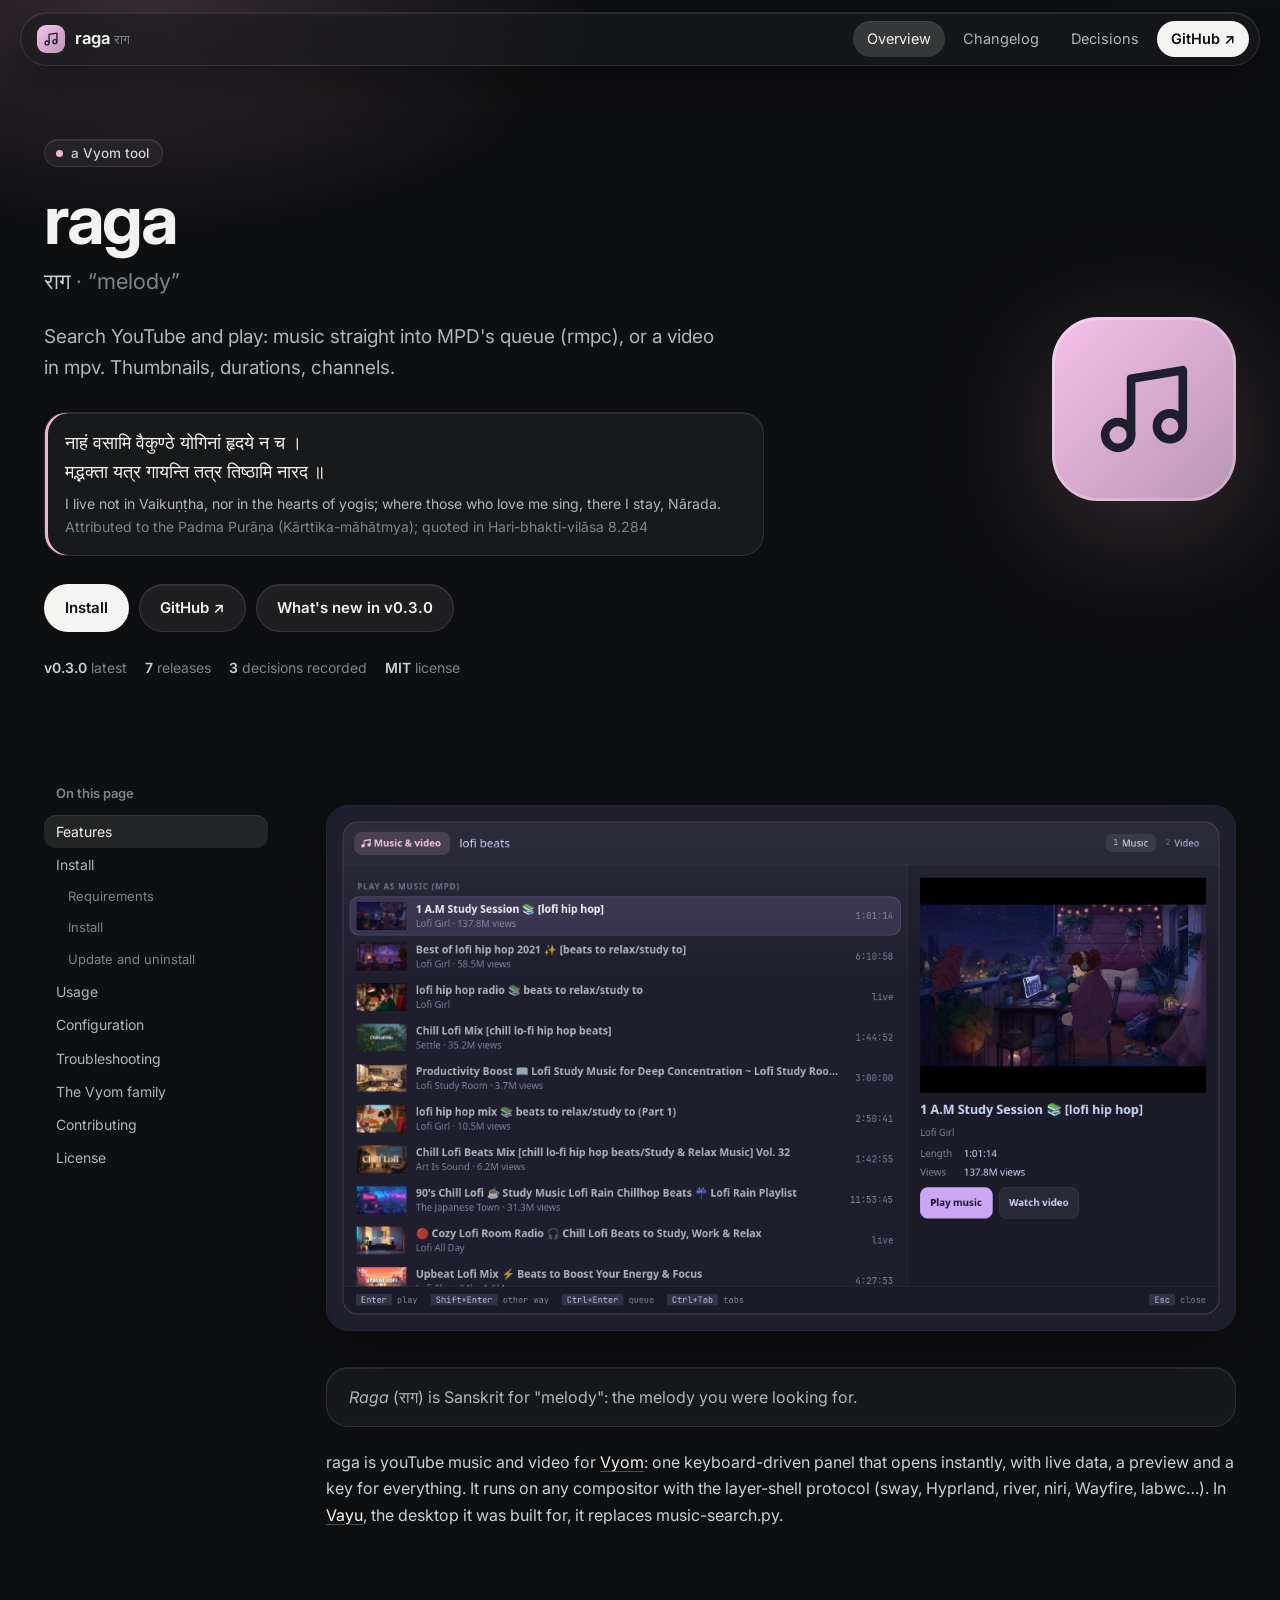
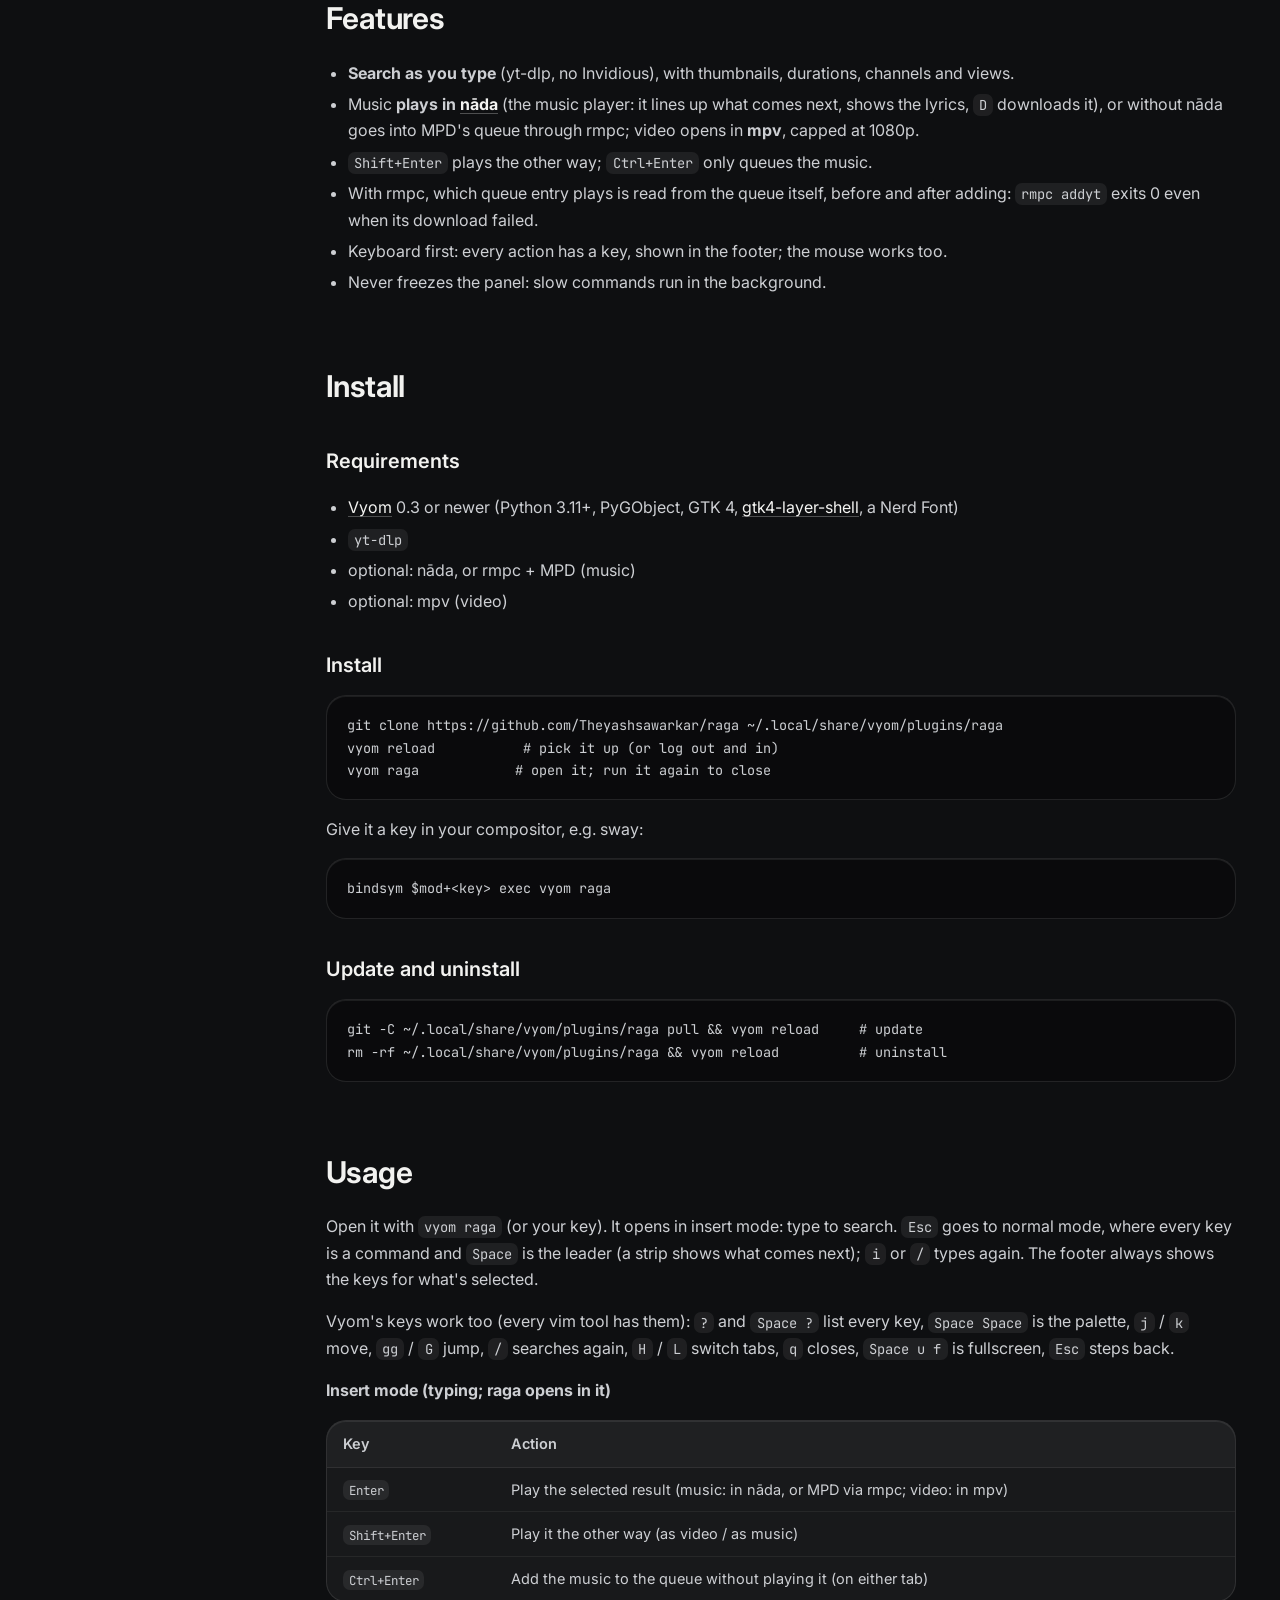
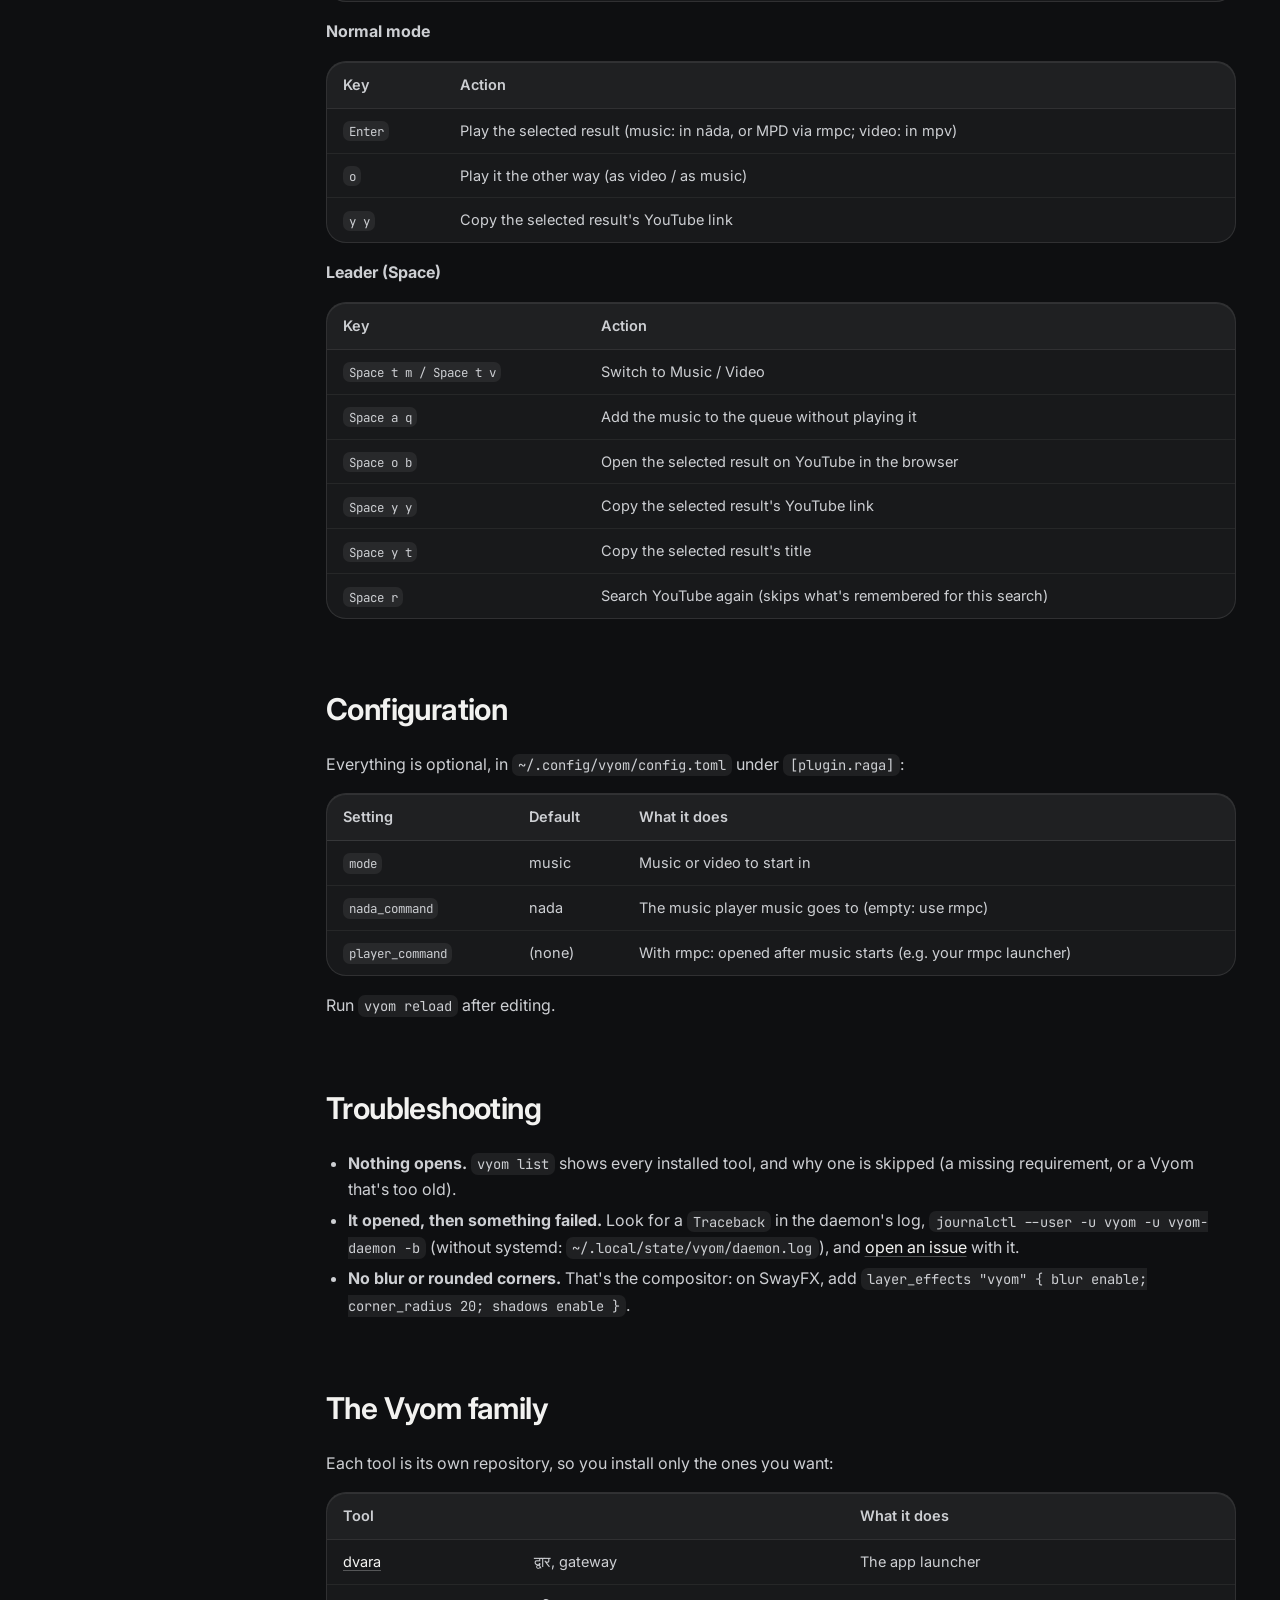
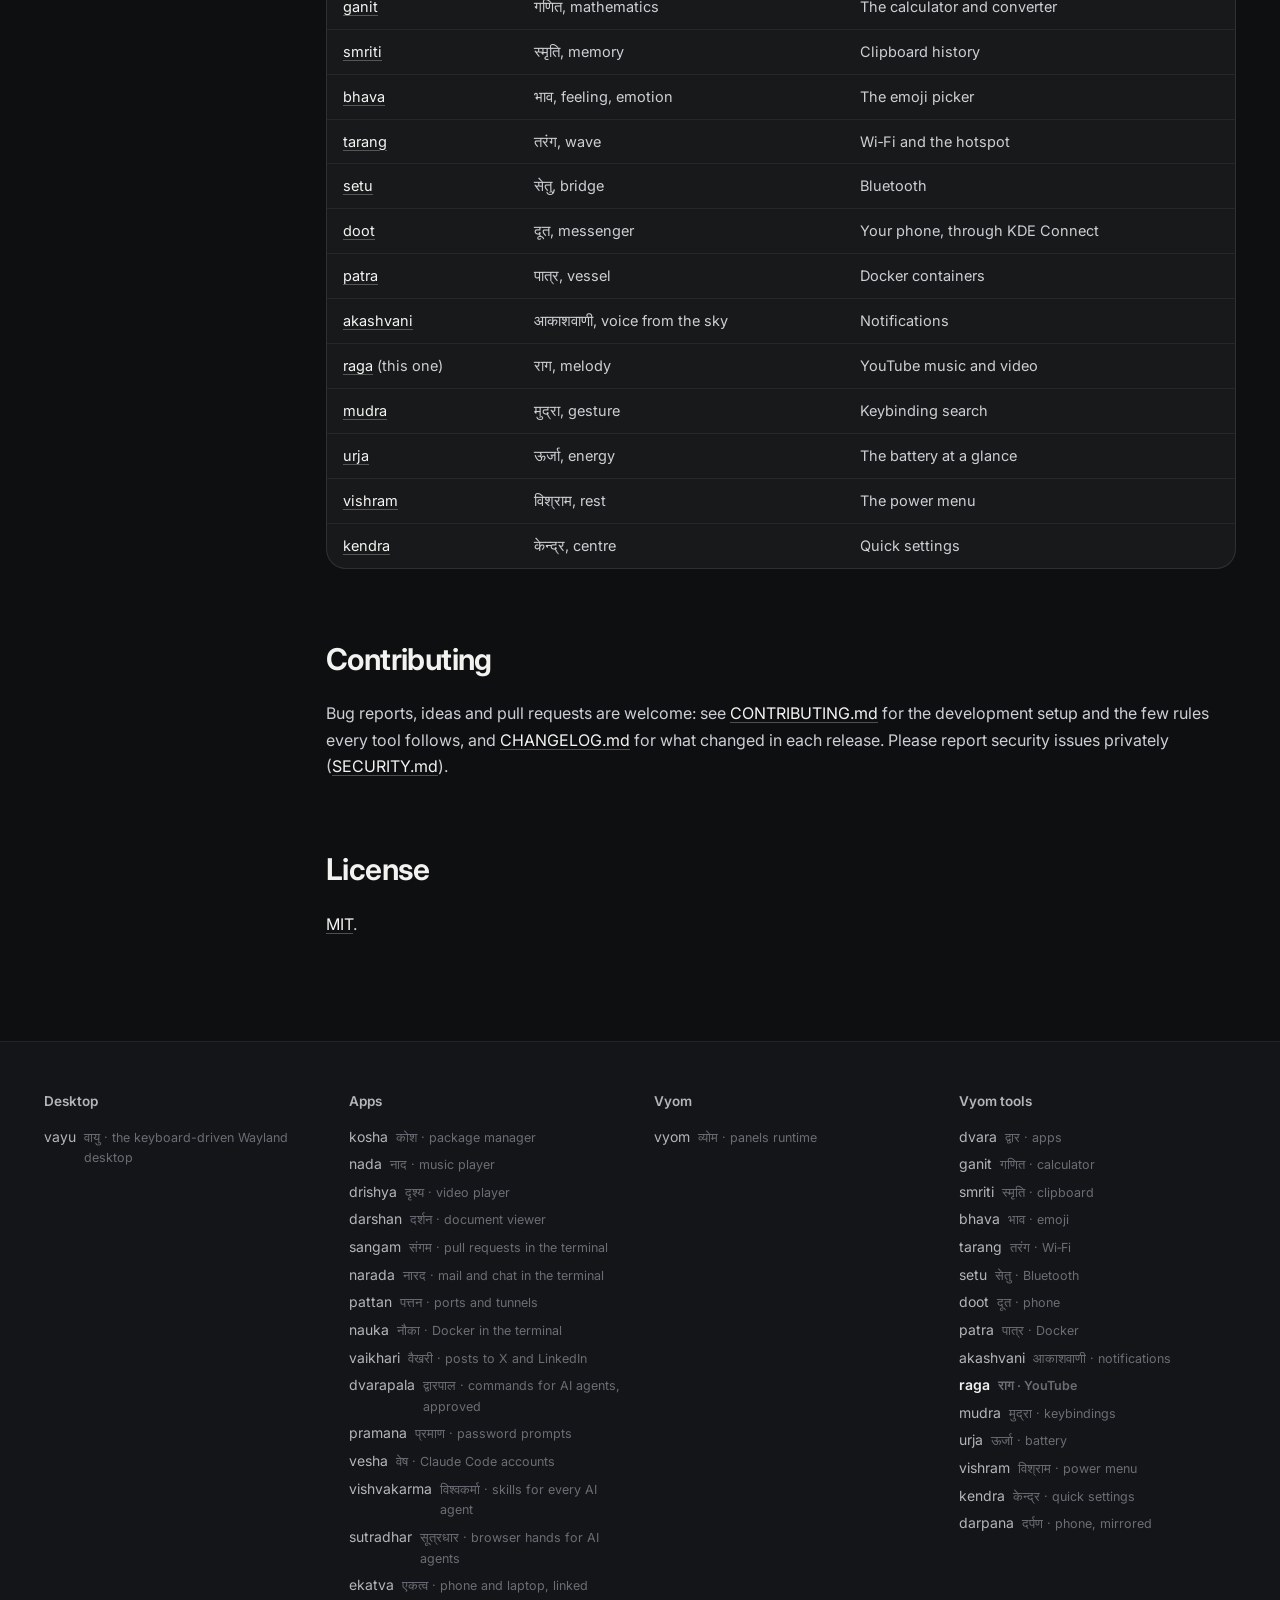
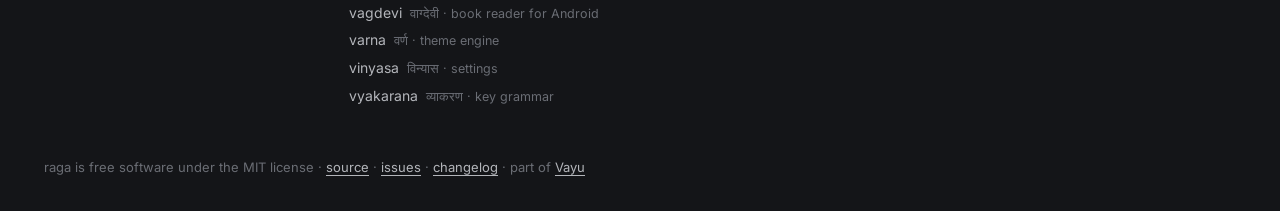
==== commit ed305174: "Spatial look: graphite glass, round shapes, colour only for meaning Co-Authored-By: Claude Opus 5.5 " ====
--- a/docs/index.html
+++ b/docs/index.html
@@ -7,12 +7,12 @@
 <meta name="description" content="Search YouTube and play: music straight into MPD&#x27;s queue (rmpc), or a video in mpv. Thumbnails, durations, channels.">
 <meta property="og:title" content="raga · Search YouTube and play: music straight into MPD&#x27;s queue (rmpc), or a video in mpv. Thumbnails, durations, channels.">
 <meta property="og:description" content="Search YouTube and play: music straight into MPD&#x27;s queue (rmpc), or a video in mpv. Thumbnails, durations, channels.">
-<meta name="theme-color" content="#11111b">
+<meta name="theme-color" content="#0e0f11">
 <link rel="icon" href="assets/logo.svg" type="image/svg+xml">
 <link rel="preconnect" href="https://fonts.googleapis.com">
 <link href="https://fonts.googleapis.com/css2?family=Inter:wght@400;500;600;700;800&family=JetBrains+Mono:wght@400;600&display=swap" rel="stylesheet">
 <link rel="stylesheet" href="assets/site.css">
-<style>:root{--accent:#f5c2e7;--glow:#f5c2e733}</style>
+<style>:root{--tool:#f4b4cc;--glow:#f4b4cc2e}</style>
 </head>
 <body>
 <header class="top"><div class="in">
--- a/docs/assets/site.css
+++ b/docs/assets/site.css
@@ -1,85 +1,100 @@
-:root{--crust:#11111b;--mantle:#181825;--base:#1e1e2e;--s0:#313244;--s1:#45475a;--ov0:#6c7086;--ov1:#7f849c;
---sub0:#a6adc8;--sub1:#bac2de;--text:#cdd6f4;--mauve:#cba6f7;--green:#a6e3a1;--peach:#fab387;--red:#f38ba8;--blue:#89b4fa;
+/* Vayu's Spatial look: graphite glass that floats, very round, colour only
+   where it means something. The near-white accent is where you act (links,
+   the main button); the tool's own colour (--tool) is only its signature:
+   the logo's glow, the shloka's line, the release dots. */
+:root{--crust:#0e0f11;--mantle:#141518;--base:#1b1c20;--s0:#2a2c31;--s1:#3a3c42;--ov0:#6a6d74;--ov1:#80838a;
+--sub0:#b3b5ba;--sub1:#cdcfd3;--text:#f2f2f0;--accent:#f4f4f2;--green:#8ee2a6;--peach:#f7b07d;--red:#ff9389;--blue:#93c4ff;
+--glass:rgba(255,255,255,.045);--rim:rgba(255,255,255,.10);--lit:inset 0 1px 0 rgba(255,255,255,.08);
 --ui:"Inter","Segoe UI",system-ui,sans-serif;--mono:"JetBrains Mono","JetBrainsMono Nerd Font",ui-monospace,monospace}
-*{box-sizing:border-box}html{scroll-behavior:smooth;scroll-padding-top:76px}
+*{box-sizing:border-box}html{scroll-behavior:smooth;scroll-padding-top:96px}
 body{margin:0;background:var(--crust);color:var(--text);font:16px/1.65 var(--ui);-webkit-font-smoothing:antialiased}
-a{color:var(--accent);text-decoration:none}a:hover{text-decoration:underline}
-code{font:.86em var(--mono);background:rgba(255,255,255,.06);border:1px solid rgba(255,255,255,.07);padding:.12em .4em;border-radius:6px;color:var(--sub1)}
+a{color:var(--accent);text-decoration:underline;text-decoration-color:rgba(244,244,242,.28);text-underline-offset:3px}
+a:hover{text-decoration-color:var(--accent)}
+code{font:.86em var(--mono);background:rgba(255,255,255,.07);padding:.14em .45em;border-radius:7px;color:var(--sub1)}
 img{max-width:100%;height:auto}
-/* nav */
-.top{position:sticky;top:0;z-index:20;backdrop-filter:blur(18px) saturate(1.4);-webkit-backdrop-filter:blur(18px) saturate(1.4);
-background:rgba(17,17,27,.72);border-bottom:1px solid rgba(255,255,255,.06)}
-.top .in{max-width:1240px;margin:0 auto;padding:12px 24px;display:flex;align-items:center;gap:22px}
-.brand{display:flex;align-items:center;gap:10px;font-weight:700;font-size:17px;color:var(--text)}
-.brand img{width:30px;height:30px;border-radius:8px}.brand small{font-weight:500;color:var(--ov1);font-size:13px}
+:focus-visible{outline:2px solid var(--accent);outline-offset:3px;border-radius:8px}
+/* nav: a floating glass pill */
+.top{position:sticky;top:12px;z-index:20;padding:0 16px}
+.top .in{max-width:1240px;margin:0 auto;padding:8px 10px 8px 16px;display:flex;align-items:center;gap:22px;
+border-radius:999px;background:rgba(27,28,32,.62);border:1px solid var(--rim);box-shadow:var(--lit),0 18px 40px rgba(0,0,0,.35);
+backdrop-filter:blur(24px) saturate(1.5);-webkit-backdrop-filter:blur(24px) saturate(1.5)}
+.brand{display:flex;align-items:center;gap:10px;font-weight:650;font-size:16.5px;color:var(--text);text-decoration:none}
+.brand img{width:28px;height:28px;border-radius:9px}.brand small{font-weight:500;color:var(--ov1);font-size:13px}
 .top nav{display:flex;gap:4px;margin-left:auto;flex-wrap:wrap}
-.top nav a{color:var(--sub0);padding:6px 12px;border-radius:9px;font-size:14.5px}
-.top nav a:hover,.top nav a.on{background:rgba(255,255,255,.06);color:var(--text);text-decoration:none}
-.top nav a.gh{border:1px solid rgba(255,255,255,.12)}
-/* hero */
-.hero{position:relative;overflow:hidden;border-bottom:1px solid rgba(255,255,255,.05)}
-.hero:before{content:"";position:absolute;inset:-40% -10% auto;height:640px;
-background:radial-gradient(600px 300px at 20% 30%,var(--glow),transparent 70%),radial-gradient(500px 300px at 85% 10%,rgba(137,180,250,.18),transparent 70%);pointer-events:none}
-.hero .in{position:relative;max-width:1240px;margin:0 auto;padding:72px 24px 56px;display:grid;grid-template-columns:minmax(0,1fr) auto;gap:40px;align-items:center}
-.eyebrow{font:600 13px var(--mono);letter-spacing:.14em;text-transform:uppercase;color:var(--accent)}
-.hero h1{font-size:clamp(40px,6vw,64px);line-height:1.04;margin:12px 0 6px;letter-spacing:-.03em}
-.hero .sa{font-size:22px;color:var(--accent);margin-bottom:18px}.hero .sa span{color:var(--ov1)}
-.hero .shloka{margin:0 0 26px;padding-left:16px;border-left:3px solid var(--accent);max-width:720px}.hero .shloka p{margin:0 0 6px;font-size:18px;line-height:1.6;color:var(--text)}.hero .shloka figcaption{font-size:14px;color:var(--sub0)}.hero .shloka cite{color:var(--ov1);font-style:normal;white-space:nowrap}
-.hero p.lead{font-size:19px;color:var(--sub0);max-width:720px;margin:0 0 26px}
+.top nav a{color:var(--sub0);padding:6px 14px;border-radius:999px;font-size:14.5px;text-decoration:none}
+.top nav a:hover{background:rgba(255,255,255,.07);color:var(--text)}
+.top nav a.on{background:rgba(255,255,255,.14);color:var(--text);box-shadow:var(--lit)}
+.top nav a.gh{background:var(--accent);color:var(--crust);font-weight:600}.top nav a.gh:hover{background:#fff}
+/* hero: the tool's light in a dark room */
+.hero{position:relative;overflow:hidden;margin-top:-64px;padding-top:64px}
+.hero:before{content:"";position:absolute;inset:-30% -10% auto;height:720px;
+background:radial-gradient(640px 340px at 18% 32%,var(--glow),transparent 70%),radial-gradient(520px 300px at 86% 8%,rgba(255,255,255,.06),transparent 70%);pointer-events:none}
+.hero .in{position:relative;max-width:1240px;margin:0 auto;padding:84px 24px 60px;display:grid;grid-template-columns:minmax(0,1fr) auto;gap:48px;align-items:center}
+.eyebrow{display:inline-flex;align-items:center;gap:8px;font:500 13.5px var(--ui);color:var(--sub1);padding:5px 13px 5px 11px;border-radius:999px;
+background:var(--glass);border:1px solid var(--rim);box-shadow:var(--lit)}
+.eyebrow:before{content:"";width:7px;height:7px;border-radius:50%;background:var(--tool)}
+.hero h1{font-size:clamp(42px,6vw,68px);line-height:1.02;margin:18px 0 8px;letter-spacing:-.035em;font-weight:700}
+.hero .sa{font-size:22px;color:var(--sub1);margin-bottom:22px}.hero .sa span{color:var(--ov1)}
+.hero .shloka{margin:0 0 28px;padding:16px 20px;border-radius:22px;background:var(--glass);border:1px solid var(--rim);box-shadow:var(--lit),inset 3px 0 0 var(--tool);max-width:720px}
+.hero .shloka p{margin:0 0 6px;font-size:18px;line-height:1.6;color:var(--text)}.hero .shloka figcaption{font-size:14px;color:var(--sub0)}.hero .shloka cite{color:var(--ov1);font-style:normal;white-space:nowrap}
+.hero p.lead{font-size:19px;color:var(--sub0);max-width:680px;margin:0 0 28px}
 .cta{display:flex;gap:10px;flex-wrap:wrap}
-.btn{display:inline-flex;align-items:center;gap:8px;padding:11px 18px;border-radius:12px;font-weight:600;font-size:15px;border:1px solid rgba(255,255,255,.12);color:var(--text);background:rgba(255,255,255,.04)}
-.btn:hover{text-decoration:none;background:rgba(255,255,255,.08)}
-.btn.primary{background:var(--accent);color:var(--crust);border-color:transparent}.btn.primary:hover{filter:brightness(1.06)}
-.hero .logo{width:180px;height:180px;filter:drop-shadow(0 24px 48px var(--glow))}
-.meta{display:flex;gap:18px;flex-wrap:wrap;margin-top:22px;color:var(--ov1);font-size:14px}.meta b{color:var(--sub1);font-weight:600}
+.btn{display:inline-flex;align-items:center;gap:8px;padding:11px 20px;border-radius:999px;font-weight:600;font-size:15px;color:var(--text);
+background:rgba(255,255,255,.07);border:1px solid var(--rim);box-shadow:var(--lit);text-decoration:none}
+.btn:hover{background:rgba(255,255,255,.12)}
+.btn.primary{background:var(--accent);color:var(--crust);border-color:transparent;box-shadow:none}.btn.primary:hover{background:#fff}
+.hero .logo{width:184px;height:184px;filter:drop-shadow(0 28px 56px var(--glow))}
+.meta{display:flex;gap:18px;flex-wrap:wrap;margin-top:24px;color:var(--ov1);font-size:14px}.meta b{color:var(--sub1);font-weight:600}
 /* layout */
-.wrap{max-width:1240px;margin:0 auto;padding:40px 24px 80px;display:grid;grid-template-columns:230px minmax(0,1fr);gap:48px}
-.toc{position:sticky;top:84px;align-self:start;max-height:calc(100vh - 100px);overflow:auto;font-size:14px;padding-right:6px}
-.toc b{display:block;font-size:11.5px;letter-spacing:.12em;text-transform:uppercase;color:var(--ov0);margin:0 0 10px}
-.toc a{display:block;color:var(--sub0);padding:4px 10px;border-left:2px solid var(--s0)}
-.toc a.l3{padding-left:22px;font-size:13px;color:var(--ov1)}
-.toc a:hover,.toc a.on{color:var(--text);border-left-color:var(--accent);text-decoration:none}
+.wrap{max-width:1240px;margin:0 auto;padding:44px 24px 88px;display:grid;grid-template-columns:230px minmax(0,1fr);gap:52px}
+.toc{position:sticky;top:96px;align-self:start;max-height:calc(100vh - 116px);overflow:auto;font-size:14px;padding-right:6px}
+.toc b{display:block;font-size:13px;font-weight:600;color:var(--ov1);margin:0 0 10px 12px}
+.toc a{display:block;color:var(--sub0);padding:5px 12px;border-radius:12px;text-decoration:none}
+.toc a.l3{padding-left:24px;font-size:13px;color:var(--ov1)}
+.toc a:hover{color:var(--text);background:rgba(255,255,255,.04)}
+.toc a.on{color:var(--text);background:rgba(255,255,255,.09);box-shadow:var(--lit)}
 article{min-width:0}
-article h2{font-size:30px;letter-spacing:-.015em;margin:56px 0 14px;padding-top:6px}
+article h2{font-size:30px;letter-spacing:-.02em;margin:60px 0 14px;padding-top:6px;font-weight:650}
 article h2:first-child{margin-top:0}
-article h3{font-size:20px;margin:34px 0 10px}article h4{font-size:16px;margin:24px 0 8px;color:var(--sub1)}
+article h3{font-size:20px;margin:34px 0 10px;font-weight:600}article h4{font-size:16px;margin:24px 0 8px;color:var(--sub1)}
 article p,article li{color:var(--sub1)}
-article .anchor{opacity:0;margin-left:-22px;width:22px;display:inline-block;color:var(--ov0)}
-article h2:hover .anchor,article h3:hover .anchor{opacity:1;text-decoration:none}
+article .anchor{opacity:0;margin-left:-22px;width:22px;display:inline-block;color:var(--ov0);text-decoration:none}
+article h2:hover .anchor,article h3:hover .anchor{opacity:1}
 article ul,article ol{padding-left:22px}article li{margin:5px 0}
-article img{border-radius:14px;border:1px solid rgba(255,255,255,.07)}
+article img{border-radius:22px;border:1px solid var(--rim);box-shadow:0 24px 60px rgba(0,0,0,.35)}
 article p[align=center]{text-align:center}article p[align=center] img{margin:6px 0}
-article blockquote{margin:22px 0;padding:14px 20px;border-left:3px solid var(--accent);background:rgba(255,255,255,.03);border-radius:12px}
-article blockquote p{margin:0;color:var(--sub0);font-style:italic}
-pre.code{position:relative;background:var(--mantle);border:1px solid var(--s0);border-radius:14px;padding:16px 18px;overflow:auto;font:13.5px/1.6 var(--mono);color:var(--sub1)}
-pre.code code{background:none;border:0;padding:0;font-size:inherit;color:inherit}
-pre.code .copy{position:absolute;top:8px;right:8px;font:600 11px var(--ui);padding:4px 9px;border-radius:7px;border:1px solid var(--s1);background:var(--base);color:var(--sub0);cursor:pointer;opacity:0;transition:.15s}
-pre.code:hover .copy{opacity:1}
-.table{overflow:auto;margin:16px 0;border:1px solid var(--s0);border-radius:14px}
+article blockquote{margin:22px 0;padding:16px 22px;background:var(--glass);border:1px solid var(--rim);box-shadow:var(--lit);border-radius:22px}
+article blockquote p{margin:0;color:var(--sub0)}
+pre.code{position:relative;background:rgba(0,0,0,.28);border:1px solid var(--rim);box-shadow:var(--lit);border-radius:20px;padding:18px 20px;overflow:auto;font:13.5px/1.65 var(--mono);color:var(--sub1)}
+pre.code code{background:none;padding:0;font-size:inherit;color:inherit}
+pre.code .copy{position:absolute;top:10px;right:10px;font:600 12px var(--ui);padding:5px 12px;border-radius:999px;border:0;background:rgba(255,255,255,.1);color:var(--text);cursor:pointer;opacity:0;transition:opacity .15s}
+pre.code:hover .copy,pre.code .copy:focus-visible{opacity:1}
+.table{overflow:auto;margin:16px 0;border:1px solid var(--rim);border-radius:20px;background:var(--glass);box-shadow:var(--lit)}
 table{border-collapse:collapse;width:100%;font-size:14.5px}
-th{text-align:left;background:var(--mantle);color:var(--sub1);font-weight:600;padding:10px 14px;border-bottom:1px solid var(--s0)}
-td{padding:9px 14px;border-bottom:1px solid rgba(49,50,68,.6);color:var(--sub1);vertical-align:top}tr:last-child td{border-bottom:0}
+th{text-align:left;color:var(--sub1);font-weight:600;padding:11px 16px;border-bottom:1px solid var(--rim);background:rgba(255,255,255,.03)}
+td{padding:10px 16px;border-bottom:1px solid rgba(255,255,255,.06);color:var(--sub1);vertical-align:top}tr:last-child td{border-bottom:0}
 td code{white-space:nowrap}
 /* changelog */
-.release{position:relative;padding:0 0 8px 28px;border-left:2px solid var(--s0);margin-left:6px}
-.release:before{content:"";position:absolute;left:-7px;top:10px;width:12px;height:12px;border-radius:50%;background:var(--accent);box-shadow:0 0 0 4px var(--crust)}
+.release{position:relative;padding:0 0 10px 30px;border-left:1px solid var(--s1);margin-left:6px}
+.release:before{content:"";position:absolute;left:-6px;top:11px;width:11px;height:11px;border-radius:50%;background:var(--tool);box-shadow:0 0 0 4px var(--crust)}
 .release h2{margin-top:0;font-size:24px}.release h2 .date{font:500 14px var(--mono);color:var(--ov1);margin-left:10px}
-.release .tag{font:600 12px var(--mono);padding:2px 8px;border-radius:7px;background:rgba(255,255,255,.06);color:var(--accent);margin-left:8px;vertical-align:3px}
+.release .tag{font:600 12px var(--mono);padding:2px 10px;border-radius:999px;background:rgba(255,255,255,.08);color:var(--text);margin-left:8px;vertical-align:3px}
 /* adr */
 .cards{display:grid;grid-template-columns:repeat(auto-fill,minmax(300px,1fr));gap:14px;margin:18px 0}
-.card{display:block;background:var(--mantle);border:1px solid var(--s0);border-radius:16px;padding:18px 20px;color:var(--text)}
-.card:hover{border-color:var(--accent);text-decoration:none;transform:translateY(-1px)}
-.card .n{font:600 12px var(--mono);color:var(--accent)}.card h3{margin:6px 0 6px;font-size:17px}.card p{margin:0;color:var(--sub0);font-size:14px}
-.status{display:inline-block;font:600 11px var(--mono);padding:2px 8px;border-radius:7px;background:rgba(166,227,161,.14);color:var(--green);text-transform:uppercase;letter-spacing:.06em}
-.status.superseded,.status.deprecated{background:rgba(250,179,135,.14);color:var(--peach)}.status.proposed{background:rgba(137,180,250,.14);color:var(--blue)}
+.card{display:block;background:var(--glass);border:1px solid var(--rim);box-shadow:var(--lit);border-radius:24px;padding:20px 22px;color:var(--text);text-decoration:none;transition:background .15s,border-color .15s}
+.card:hover{background:rgba(255,255,255,.075);border-color:rgba(255,255,255,.2)}
+.card .n{font:600 12px var(--mono);color:var(--ov1)}.card h3{margin:6px 0 6px;font-size:17px}.card p{margin:0;color:var(--sub0);font-size:14px}
+.status{display:inline-block;font:600 12px var(--ui);padding:2px 10px;border-radius:999px;background:rgba(142,226,166,.14);color:var(--green)}
+.status.superseded,.status.deprecated{background:rgba(247,176,125,.14);color:var(--peach)}.status.proposed{background:rgba(147,196,255,.14);color:var(--blue)}
 /* footer */
 footer{border-top:1px solid rgba(255,255,255,.06);background:var(--mantle)}
-footer .in{max-width:1240px;margin:0 auto;padding:44px 24px;display:grid;grid-template-columns:repeat(auto-fit,minmax(200px,1fr));gap:28px}
-footer h4{margin:0 0 10px;font-size:12px;letter-spacing:.12em;text-transform:uppercase;color:var(--ov0)}
-footer a{display:flex;gap:8px;align-items:baseline;color:var(--sub0);font-size:14px;padding:2px 0}footer a span{color:var(--ov0);font-size:12.5px}
-footer a.me{color:var(--accent)}
-footer .bottom{max-width:1240px;margin:0 auto;padding:0 24px 30px;color:var(--ov0);font-size:13px}
-footer .bottom a{display:inline;padding:0;font-size:13px}
-@media(max-width:900px){.wrap{grid-template-columns:1fr}.toc{display:none}.hero .in{grid-template-columns:1fr}.hero .logo{width:110px;height:110px;order:-1}
-.top nav a:not(.gh){padding:6px 8px}}
-@media(max-width:560px){.top nav a.hide{display:none}.hero .in{padding:44px 16px 36px}.wrap{padding:28px 16px 60px}}+footer .in{max-width:1240px;margin:0 auto;padding:48px 24px;display:grid;grid-template-columns:repeat(auto-fit,minmax(200px,1fr));gap:28px}
+footer h4{margin:0 0 10px;font-size:13.5px;font-weight:600;color:var(--sub0)}
+footer a{display:flex;gap:8px;align-items:baseline;color:var(--sub0);font-size:14px;padding:2px 0;text-decoration:none}footer a:hover{color:var(--text)}footer a span{color:var(--ov0);font-size:12.5px}
+footer a.me{color:var(--text);font-weight:600}
+footer .bottom{max-width:1240px;margin:0 auto;padding:0 24px 32px;color:var(--ov0);font-size:13px}
+footer .bottom a{display:inline;padding:0;font-size:13px;text-decoration:underline}
+@media(max-width:900px){.wrap{grid-template-columns:1fr}.toc{display:none}.hero .in{grid-template-columns:1fr}.hero .logo{width:112px;height:112px;order:-1}
+.top nav a:not(.gh){padding:6px 9px}}
+@media(max-width:560px){.top{padding:0 10px}.top .in{gap:10px;padding-left:12px}.brand small{display:none}.top nav a.hide{display:none}.hero .in{padding:52px 16px 36px}.wrap{padding:28px 16px 64px}}
+@media(prefers-reduced-motion:reduce){html{scroll-behavior:auto}*{transition:none!important}}
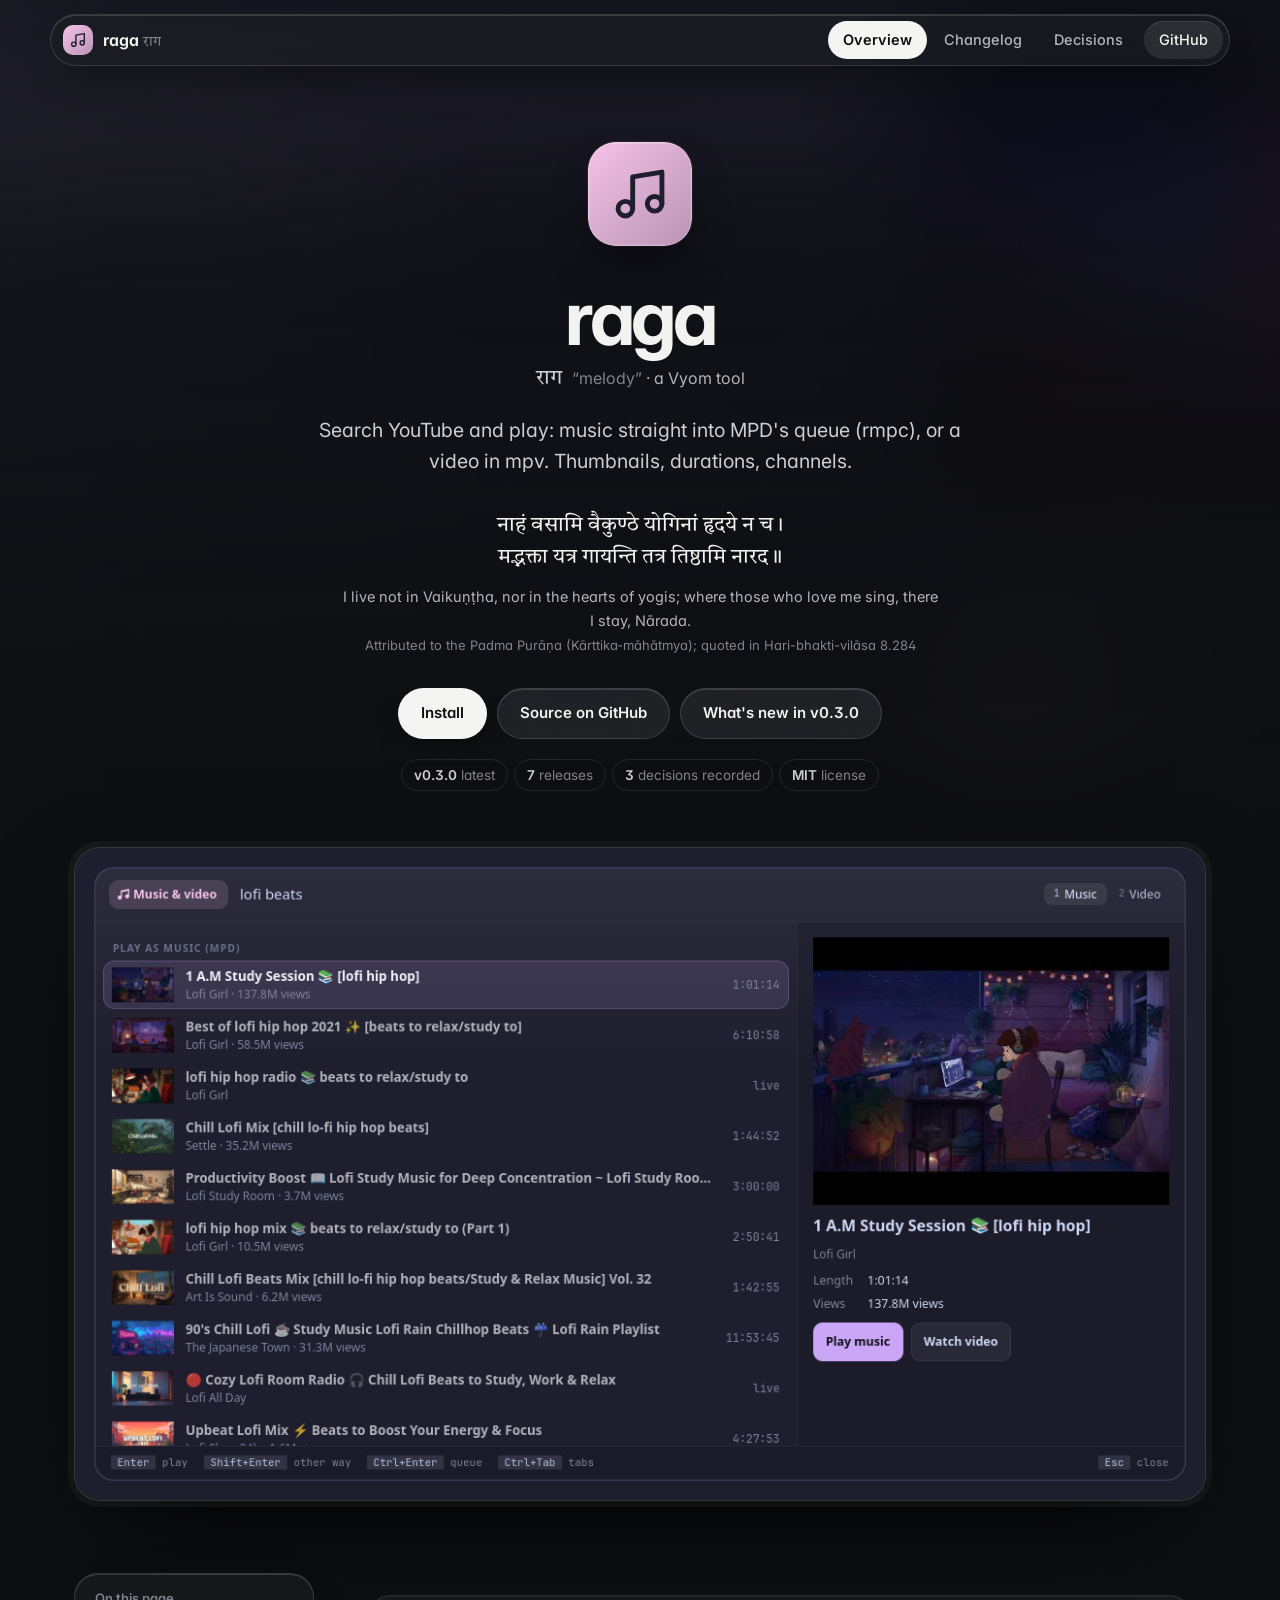
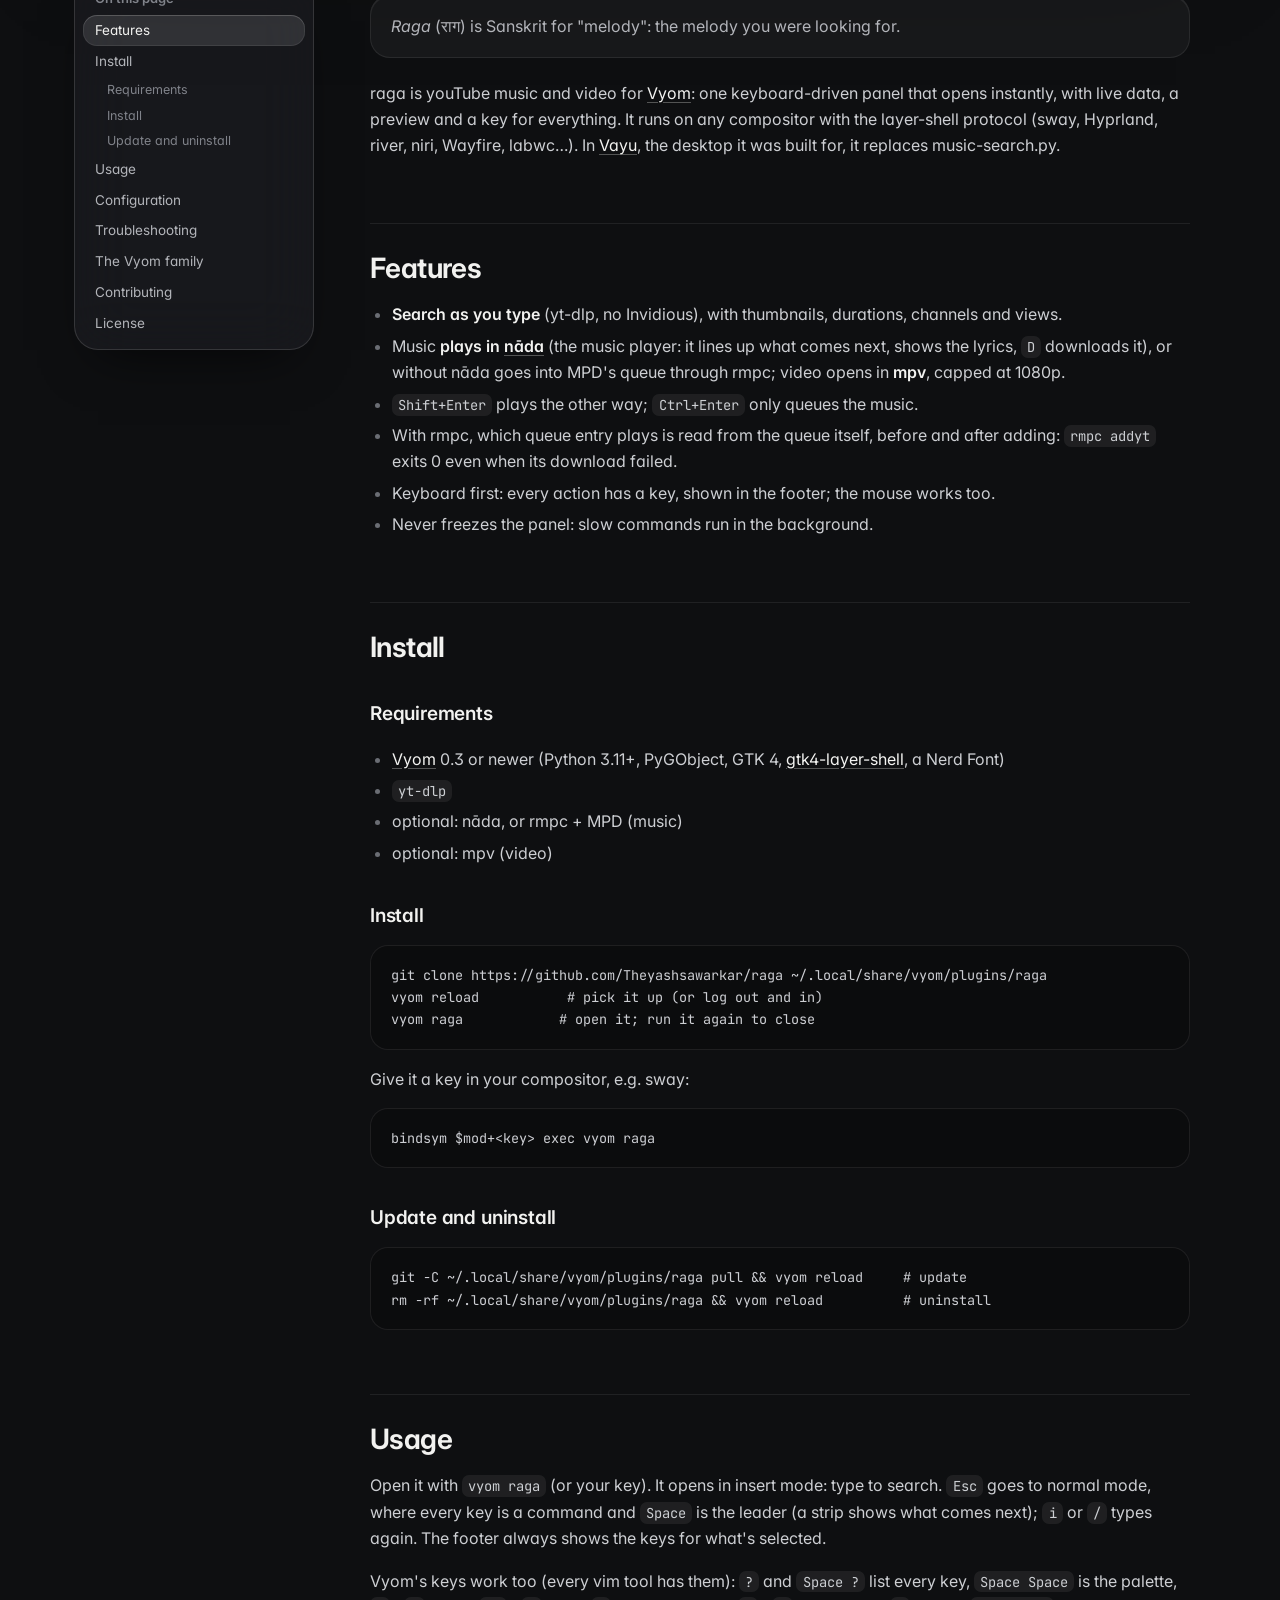
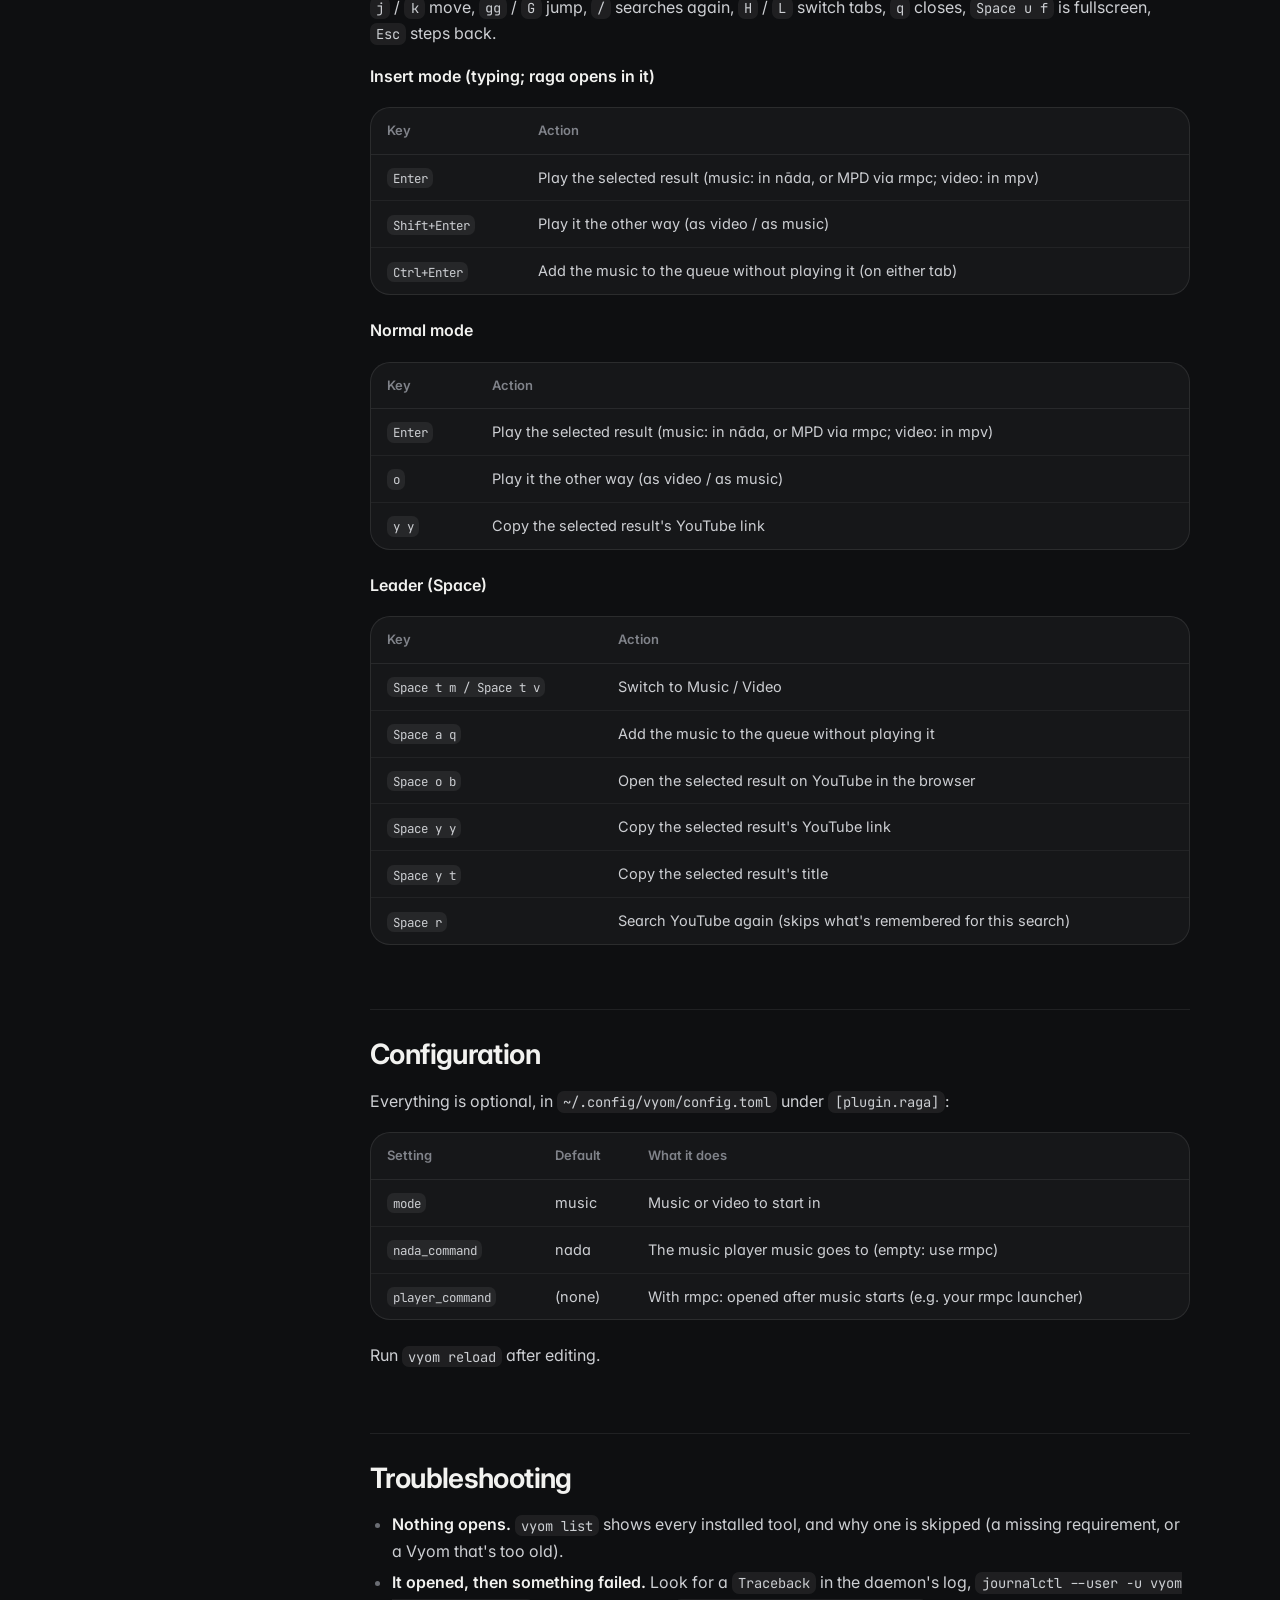
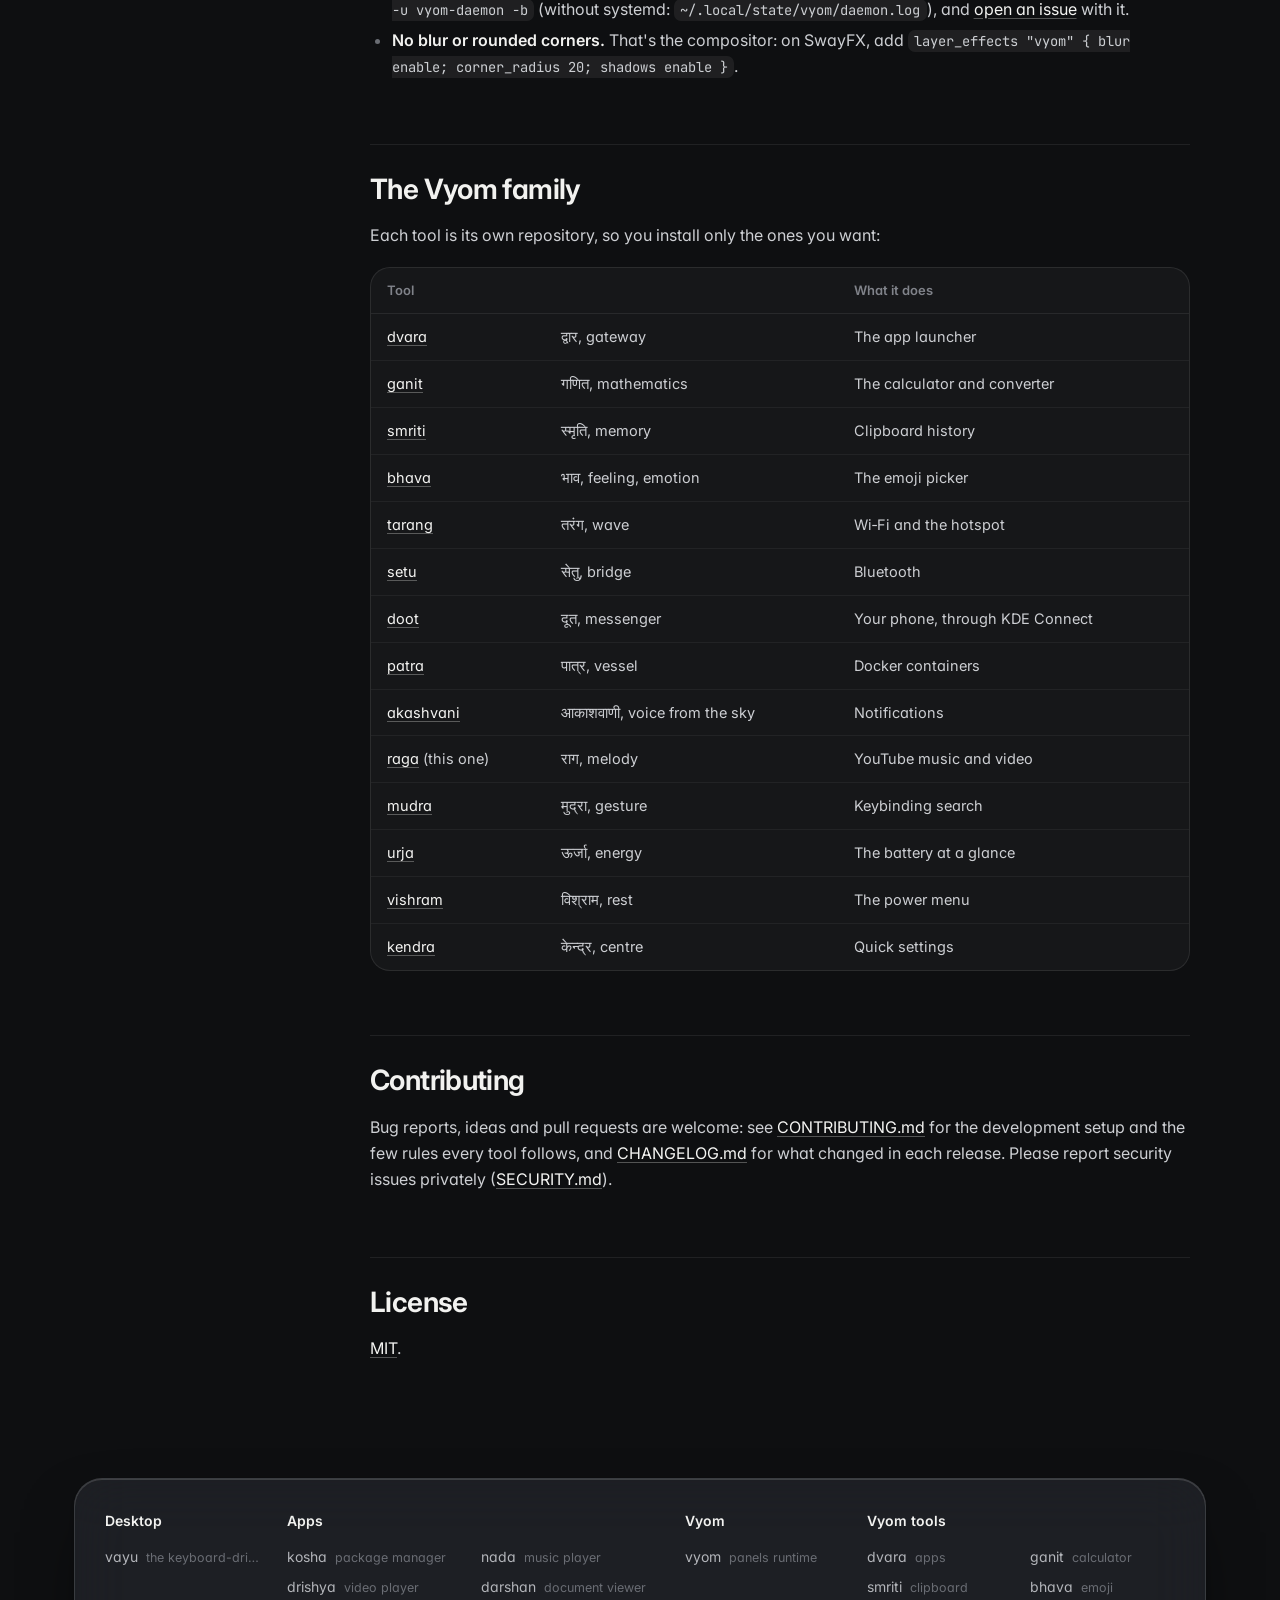
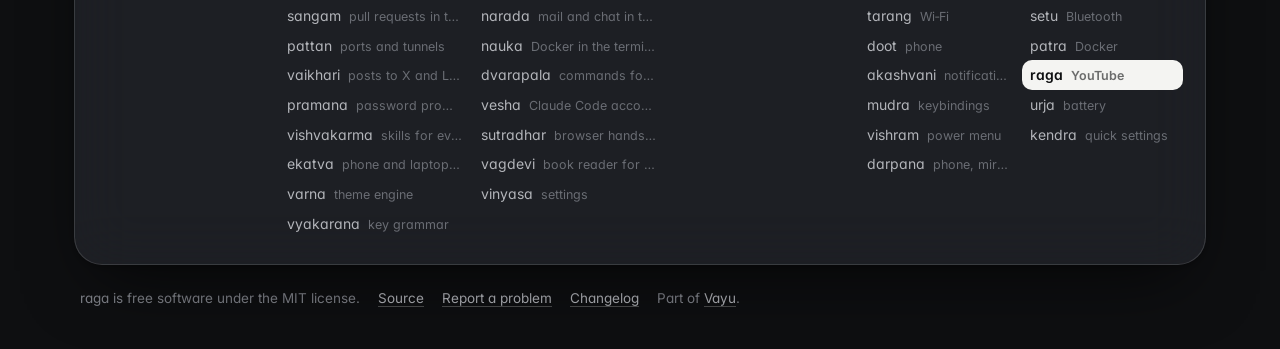
==== commit 744bf9e7: "Website: closer to Vayu's own Spatial site The tool's screenshot blurred behind the page, a centred " ====
--- a/docs/index.html
+++ b/docs/index.html
@@ -10,29 +10,28 @@
 <meta name="theme-color" content="#0e0f11">
 <link rel="icon" href="assets/logo.svg" type="image/svg+xml">
 <link rel="preconnect" href="https://fonts.googleapis.com">
-<link href="https://fonts.googleapis.com/css2?family=Inter:wght@400;500;600;700;800&family=JetBrains+Mono:wght@400;600&display=swap" rel="stylesheet">
+<link rel="preconnect" href="https://fonts.gstatic.com" crossorigin>
+<link href="https://fonts.googleapis.com/css2?family=Inter:wght@400;500;600;700&family=JetBrains+Mono:wght@400;500;600&family=Tiro+Devanagari+Sanskrit&display=swap" rel="stylesheet">
 <link rel="stylesheet" href="assets/site.css">
-<style>:root{--tool:#f4b4cc;--glow:#f4b4cc2e}</style>
+<style>:root{--tool:#f4b4cc}.backdrop:before{background-image:url("assets/screenshots/raga.png")}</style>
 </head>
-<body>
+<body class="home">
+<div class="backdrop" aria-hidden="true"></div>
 <header class="top"><div class="in">
 <a class="brand" href="index.html"><img src="assets/logo.svg" alt=""><span>raga <small>राग</small></span></a>
-<nav><a href="index.html" class="on">Overview</a><a href="changelog.html" class="">Changelog</a><a href="adr/index.html" class=" hide">Decisions</a><a class="gh" href="https://github.com/Theyashsawarkar/raga">GitHub ↗</a></nav></div></header>
-<section class="hero"><div class="in"><div>
-<div class="eyebrow">a Vyom tool</div>
+<nav><a href="index.html" class="on">Overview</a><a href="changelog.html" class="">Changelog</a><a href="adr/index.html" class=" hide">Decisions</a><a class="gh" href="https://github.com/Theyashsawarkar/raga">GitHub</a></nav></div></header>
+<header class="hero">
+<img class="logo" src="assets/logo.svg" alt="raga logo" width="104" height="104">
 <h1>raga</h1>
-<div class="sa">राग <span>· “melody”</span></div>
+<div class="sa"><b lang="sa">राग</b> <i>“melody”</i> · a Vyom tool</div>
 <p class="lead">Search YouTube and play: music straight into MPD&#x27;s queue (rmpc), or a video in mpv. Thumbnails, durations, channels.</p>
 <figure class="shloka"><p lang="sa">नाहं वसामि वैकुण्ठे योगिनां हृदये न च ।<br>मद्भक्ता यत्र गायन्ति तत्र तिष्ठामि नारद ॥</p><figcaption>I live not in Vaikuṇṭha, nor in the hearts of yogis; where those who love me sing, there I stay, Nārada. <cite>Attributed to the Padma Purāṇa (Kārttika-māhātmya); quoted in Hari-bhakti-vilāsa 8.284</cite></figcaption></figure>
-<div class="cta"><a class="btn primary" href="#install">Install</a><a class="btn" href="https://github.com/Theyashsawarkar/raga">GitHub ↗</a>
-<a class="btn" href="changelog.html">What's new in v0.3.0</a></div>
+<div class="cta"><a class="btn primary" href="#install">Install</a><a class="btn" href="https://github.com/Theyashsawarkar/raga">Source on GitHub</a><a class="btn" href="changelog.html">What's new in v0.3.0</a></div>
 <div class="meta"><span><b>v0.3.0</b> latest</span><span><b>7</b> releases</span><span><b>3</b> decisions recorded</span><span><b>MIT</b> license</span></div>
-</div><img class="logo" src="assets/logo.svg" alt="raga logo"></div></section>
+</header>
+<figure class="shot"><img src="assets/screenshots/raga.png" alt="raga searching YouTube for lofi beats: results with thumbnails, channels, views and lengths, and the picked one's preview with Play music and Watch video" fetchpriority="high"></figure>
 <div class="wrap"><aside class="toc"><b>On this page</b><a class="l2" href="#features">Features</a><a class="l2" href="#install">Install</a><a class="l3" href="#requirements">Requirements</a><a class="l3" href="#install">Install</a><a class="l3" href="#update-and-uninstall">Update and uninstall</a><a class="l2" href="#usage">Usage</a><a class="l2" href="#configuration">Configuration</a><a class="l2" href="#troubleshooting">Troubleshooting</a><a class="l2" href="#the-vyom-family">The Vyom family</a><a class="l2" href="#contributing">Contributing</a><a class="l2" href="#license">License</a></aside><article>
 <!-- No screenshot: music & video shows personal data (your own data). -->
-<p align="center">
-  <img alt="raga searching YouTube for lofi beats: results with thumbnails, channels, views and lengths, and the picked one's preview with Play music and Watch video" src="assets/screenshots/raga.png" width="100%">
-</p>
 <blockquote><p><em>Raga</em> (राग) is Sanskrit for "melody": the melody you were looking for.</p></blockquote>
 <p>raga is youTube music and video for <a href="https://github.com/Theyashsawarkar/vyom">Vyom</a>: one keyboard-driven panel that opens instantly, with live data, a preview and a key for everything. It runs on any compositor with the layer-shell protocol (sway, Hyprland, river, niri, Wayfire, labwc…). In <a href="https://github.com/Theyashsawarkar/vayu">Vayu</a>, the desktop it was built for, it replaces music-search.py.</p>
 <h2 id="features"><a class="anchor" href="#features">#</a>Features</h2>
@@ -74,11 +73,11 @@
 <h2 id="license"><a class="anchor" href="#license">#</a>License</h2>
 <p><a href="https://github.com/Theyashsawarkar/raga/blob/main/LICENSE">MIT</a>.</p>
 </article></div>
-<footer><div class="in"><div><h4>Desktop</h4><a href="https://vayu.theyashsawarkar.dev/" class="">vayu <span>वायु · the keyboard-driven Wayland desktop</span></a></div><div><h4>Apps</h4><a href="https://kosha.theyashsawarkar.dev/" class="">kosha <span>कोश · package manager</span></a><a href="https://nada.theyashsawarkar.dev/" class="">nada <span>नाद · music player</span></a><a href="https://drishya.theyashsawarkar.dev/" class="">drishya <span>दृश्य · video player</span></a><a href="https://darshan.theyashsawarkar.dev/" class="">darshan <span>दर्शन · document viewer</span></a><a href="https://sangam.theyashsawarkar.dev/" class="">sangam <span>संगम · pull requests in the terminal</span></a><a href="https://narada.theyashsawarkar.dev/" class="">narada <span>नारद · mail and chat in the terminal</span></a><a href="https://pattan.theyashsawarkar.dev/" class="">pattan <span>पत्तन · ports and tunnels</span></a><a href="https://nauka.theyashsawarkar.dev/" class="">nauka <span>नौका · Docker in the terminal</span></a><a href="https://vaikhari.theyashsawarkar.dev/" class="">vaikhari <span>वैखरी · posts to X and LinkedIn</span></a><a href="https://dvarapala.theyashsawarkar.dev/" class="">dvarapala <span>द्वारपाल · commands for AI agents, approved</span></a><a href="https://pramana.theyashsawarkar.dev/" class="">pramana <span>प्रमाण · password prompts</span></a><a href="https://vesha.theyashsawarkar.dev/" class="">vesha <span>वेष · Claude Code accounts</span></a><a href="https://vishvakarma.theyashsawarkar.dev/" class="">vishvakarma <span>विश्वकर्मा · skills for every AI agent</span></a><a href="https://sutradhar.theyashsawarkar.dev/" class="">sutradhar <span>सूत्रधार · browser hands for AI agents</span></a><a href="https://ekatva.theyashsawarkar.dev/" class="">ekatva <span>एकत्व · phone and laptop, linked</span></a><a href="https://vagdevi.theyashsawarkar.dev/" class="">vagdevi <span>वाग्देवी · book reader for Android</span></a><a href="https://varna.theyashsawarkar.dev/" class="">varna <span>वर्ण · theme engine</span></a><a href="https://vinyasa.theyashsawarkar.dev/" class="">vinyasa <span>विन्यास · settings</span></a><a href="https://vyakarana.theyashsawarkar.dev/" class="">vyakarana <span>व्याकरण · key grammar</span></a></div><div><h4>Vyom</h4><a href="https://vyom.theyashsawarkar.dev/" class="">vyom <span>व्योम · panels runtime</span></a></div><div><h4>Vyom tools</h4><a href="https://dvara.theyashsawarkar.dev/" class="">dvara <span>द्वार · apps</span></a><a href="https://ganit.theyashsawarkar.dev/" class="">ganit <span>गणित · calculator</span></a><a href="https://smriti.theyashsawarkar.dev/" class="">smriti <span>स्मृति · clipboard</span></a><a href="https://bhava.theyashsawarkar.dev/" class="">bhava <span>भाव · emoji</span></a><a href="https://tarang.theyashsawarkar.dev/" class="">tarang <span>तरंग · Wi‑Fi</span></a><a href="https://setu.theyashsawarkar.dev/" class="">setu <span>सेतु · Bluetooth</span></a><a href="https://doot.theyashsawarkar.dev/" class="">doot <span>दूत · phone</span></a><a href="https://patra.theyashsawarkar.dev/" class="">patra <span>पात्र · Docker</span></a><a href="https://akashvani.theyashsawarkar.dev/" class="">akashvani <span>आकाशवाणी · notifications</span></a><a href="https://raga.theyashsawarkar.dev/" class="me">raga <span>राग · YouTube</span></a><a href="https://mudra.theyashsawarkar.dev/" class="">mudra <span>मुद्रा · keybindings</span></a><a href="https://urja.theyashsawarkar.dev/" class="">urja <span>ऊर्जा · battery</span></a><a href="https://vishram.theyashsawarkar.dev/" class="">vishram <span>विश्राम · power menu</span></a><a href="https://kendra.theyashsawarkar.dev/" class="">kendra <span>केन्द्र · quick settings</span></a><a href="https://darpana.theyashsawarkar.dev/" class="">darpana <span>दर्पण · phone, mirrored</span></a></div></div>
-<div class="bottom">raga is free software under the MIT license · <a href="https://github.com/Theyashsawarkar/raga">source</a> · <a href="https://github.com/Theyashsawarkar/raga/issues">issues</a> · <a href="changelog.html">changelog</a> · part of <a href="https://vayu.theyashsawarkar.dev/">Vayu</a></div></footer>
+<footer><div class="in glass"><div class=""><h4>Desktop</h4><div class="list"><a href="https://vayu.theyashsawarkar.dev/" class="">vayu <span>the keyboard-driven Wayland desktop</span></a></div></div><div class="g2"><h4>Apps</h4><div class="list"><a href="https://kosha.theyashsawarkar.dev/" class="">kosha <span>package manager</span></a><a href="https://nada.theyashsawarkar.dev/" class="">nada <span>music player</span></a><a href="https://drishya.theyashsawarkar.dev/" class="">drishya <span>video player</span></a><a href="https://darshan.theyashsawarkar.dev/" class="">darshan <span>document viewer</span></a><a href="https://sangam.theyashsawarkar.dev/" class="">sangam <span>pull requests in the terminal</span></a><a href="https://narada.theyashsawarkar.dev/" class="">narada <span>mail and chat in the terminal</span></a><a href="https://pattan.theyashsawarkar.dev/" class="">pattan <span>ports and tunnels</span></a><a href="https://nauka.theyashsawarkar.dev/" class="">nauka <span>Docker in the terminal</span></a><a href="https://vaikhari.theyashsawarkar.dev/" class="">vaikhari <span>posts to X and LinkedIn</span></a><a href="https://dvarapala.theyashsawarkar.dev/" class="">dvarapala <span>commands for AI agents, approved</span></a><a href="https://pramana.theyashsawarkar.dev/" class="">pramana <span>password prompts</span></a><a href="https://vesha.theyashsawarkar.dev/" class="">vesha <span>Claude Code accounts</span></a><a href="https://vishvakarma.theyashsawarkar.dev/" class="">vishvakarma <span>skills for every AI agent</span></a><a href="https://sutradhar.theyashsawarkar.dev/" class="">sutradhar <span>browser hands for AI agents</span></a><a href="https://ekatva.theyashsawarkar.dev/" class="">ekatva <span>phone and laptop, linked</span></a><a href="https://vagdevi.theyashsawarkar.dev/" class="">vagdevi <span>book reader for Android</span></a><a href="https://varna.theyashsawarkar.dev/" class="">varna <span>theme engine</span></a><a href="https://vinyasa.theyashsawarkar.dev/" class="">vinyasa <span>settings</span></a><a href="https://vyakarana.theyashsawarkar.dev/" class="">vyakarana <span>key grammar</span></a></div></div><div class=""><h4>Vyom</h4><div class="list"><a href="https://vyom.theyashsawarkar.dev/" class="">vyom <span>panels runtime</span></a></div></div><div class="g2"><h4>Vyom tools</h4><div class="list"><a href="https://dvara.theyashsawarkar.dev/" class="">dvara <span>apps</span></a><a href="https://ganit.theyashsawarkar.dev/" class="">ganit <span>calculator</span></a><a href="https://smriti.theyashsawarkar.dev/" class="">smriti <span>clipboard</span></a><a href="https://bhava.theyashsawarkar.dev/" class="">bhava <span>emoji</span></a><a href="https://tarang.theyashsawarkar.dev/" class="">tarang <span>Wi‑Fi</span></a><a href="https://setu.theyashsawarkar.dev/" class="">setu <span>Bluetooth</span></a><a href="https://doot.theyashsawarkar.dev/" class="">doot <span>phone</span></a><a href="https://patra.theyashsawarkar.dev/" class="">patra <span>Docker</span></a><a href="https://akashvani.theyashsawarkar.dev/" class="">akashvani <span>notifications</span></a><a href="https://raga.theyashsawarkar.dev/" class="me" aria-current="page">raga <span>YouTube</span></a><a href="https://mudra.theyashsawarkar.dev/" class="">mudra <span>keybindings</span></a><a href="https://urja.theyashsawarkar.dev/" class="">urja <span>battery</span></a><a href="https://vishram.theyashsawarkar.dev/" class="">vishram <span>power menu</span></a><a href="https://kendra.theyashsawarkar.dev/" class="">kendra <span>quick settings</span></a><a href="https://darpana.theyashsawarkar.dev/" class="">darpana <span>phone, mirrored</span></a></div></div></div>
+<div class="bottom"><span>raga is free software under the MIT license.</span><a href="https://github.com/Theyashsawarkar/raga">Source</a><a href="https://github.com/Theyashsawarkar/raga/issues">Report a problem</a><a href="changelog.html">Changelog</a><span>Part of <a href="https://vayu.theyashsawarkar.dev/">Vayu</a>.</span></div></footer>
 <script>
-document.querySelectorAll('pre.code').forEach(p=>{const b=document.createElement('button');b.className='copy';b.textContent='Copy';
-b.onclick=()=>{navigator.clipboard.writeText(p.innerText.replace(/^Copy/,'')).then(()=>{b.textContent='Copied';setTimeout(()=>b.textContent='Copy',1200)})};p.appendChild(b)});
+document.querySelectorAll('pre.code').forEach(p=>{const b=document.createElement('button');b.className='copy';b.type='button';b.textContent='Copy';
+b.onclick=()=>{navigator.clipboard.writeText(p.querySelector('code').innerText).then(()=>{b.textContent='Copied';b.classList.add('done');setTimeout(()=>{b.textContent='Copy';b.classList.remove('done')},1400)})};p.appendChild(b)});
 const links=[...document.querySelectorAll('.toc a')];if(links.length){const hs=links.map(a=>document.getElementById(a.hash.slice(1))).filter(Boolean);
 const on=()=>{let cur=hs[0];for(const h of hs){if(h.getBoundingClientRect().top<120)cur=h}links.forEach(a=>a.classList.toggle('on',cur&&a.hash==='#'+cur.id))};
 addEventListener('scroll',on,{passive:true});on()}
--- a/docs/assets/site.css
+++ b/docs/assets/site.css
@@ -1,100 +1,131 @@
-/* Vayu's Spatial look: graphite glass that floats, very round, colour only
-   where it means something. The near-white accent is where you act (links,
-   the main button); the tool's own colour (--tool) is only its signature:
-   the logo's glow, the shloka's line, the release dots. */
+/* Vayu's Spatial look (the same as vayu.theyashsawarkar.dev): graphite
+   glass floating over the tool's own screenshot, blurred far out of focus;
+   very round; where you are is a near-white pill or brighter glass; no
+   glows; colour only where it means something. The tool's own colour
+   (--tool) is only its signature: the release dots. */
 :root{--crust:#0e0f11;--mantle:#141518;--base:#1b1c20;--s0:#2a2c31;--s1:#3a3c42;--ov0:#6a6d74;--ov1:#80838a;
---sub0:#b3b5ba;--sub1:#cdcfd3;--text:#f2f2f0;--accent:#f4f4f2;--green:#8ee2a6;--peach:#f7b07d;--red:#ff9389;--blue:#93c4ff;
---glass:rgba(255,255,255,.045);--rim:rgba(255,255,255,.10);--lit:inset 0 1px 0 rgba(255,255,255,.08);
---ui:"Inter","Segoe UI",system-ui,sans-serif;--mono:"JetBrains Mono","JetBrainsMono Nerd Font",ui-monospace,monospace}
+--sub0:#b3b5ba;--sub1:#cdcfd3;--text:#f2f2f0;--accent:#f4f4f2;--green:#8ee2a6;--peach:#f7b07d;--red:#ff9389;--blue:#93c4ff;--yellow:#f3d47f;
+--glass:rgba(52,54,60,.44);--hi:rgba(255,255,255,.09);--rim:rgba(255,255,255,.13);--lit:inset 0 1px 0 rgba(255,255,255,.15);
+--float:0 30px 70px -24px rgba(0,0,0,.7),0 2px 6px rgba(0,0,0,.25);--blur:blur(28px) saturate(160%);
+--ui:"Inter","Adwaita Sans",system-ui,sans-serif;--mono:"JetBrains Mono","JetBrainsMono Nerd Font",ui-monospace,monospace;
+--sa:"Tiro Devanagari Sanskrit","Noto Serif Devanagari",serif;color-scheme:dark}
 *{box-sizing:border-box}html{scroll-behavior:smooth;scroll-padding-top:96px}
-body{margin:0;background:var(--crust);color:var(--text);font:16px/1.65 var(--ui);-webkit-font-smoothing:antialiased}
-a{color:var(--accent);text-decoration:underline;text-decoration-color:rgba(244,244,242,.28);text-underline-offset:3px}
-a:hover{text-decoration-color:var(--accent)}
+body{margin:0;min-height:100vh;background:var(--crust);color:var(--text);font:16px/1.65 var(--ui);-webkit-font-smoothing:antialiased;font-feature-settings:"cv11","ss01"}
+/* the backdrop: the tool's screenshot, out of focus, fading to graphite */
+.backdrop{position:fixed;inset:0;z-index:-1;overflow:hidden;pointer-events:none}
+.backdrop:before{content:"";position:absolute;inset:-12%;background:center/cover no-repeat;filter:blur(64px) saturate(1.25) brightness(.62);transform:translateZ(0)}
+.backdrop:after{content:"";position:absolute;inset:0;background:linear-gradient(to bottom,rgba(14,15,17,.25),rgba(14,15,17,.8) 60%,var(--crust))}
+.backdrop.none:before{background:radial-gradient(60% 50% at 50% 0%,color-mix(in srgb,var(--tool) 22%,transparent),transparent 70%);filter:none}
+.sub .backdrop:after{background:linear-gradient(to bottom,rgba(14,15,17,.55),rgba(14,15,17,.93) 45%,var(--crust))}
+a{color:var(--accent);text-decoration:underline;text-decoration-color:rgba(244,244,242,.3);text-underline-offset:3px}
+a:hover{text-decoration-color:currentColor}
 code{font:.86em var(--mono);background:rgba(255,255,255,.07);padding:.14em .45em;border-radius:7px;color:var(--sub1)}
+kbd{display:inline-block;min-width:1.7em;padding:.05em .45em;font:500 .8em/1.6 var(--mono);text-align:center;color:var(--text);background:rgba(255,255,255,.08);border:1px solid rgba(255,255,255,.14);border-bottom-width:2px;border-radius:8px}
 img{max-width:100%;height:auto}
-:focus-visible{outline:2px solid var(--accent);outline-offset:3px;border-radius:8px}
-/* nav: a floating glass pill */
-.top{position:sticky;top:12px;z-index:20;padding:0 16px}
-.top .in{max-width:1240px;margin:0 auto;padding:8px 10px 8px 16px;display:flex;align-items:center;gap:22px;
-border-radius:999px;background:rgba(27,28,32,.62);border:1px solid var(--rim);box-shadow:var(--lit),0 18px 40px rgba(0,0,0,.35);
-backdrop-filter:blur(24px) saturate(1.5);-webkit-backdrop-filter:blur(24px) saturate(1.5)}
-.brand{display:flex;align-items:center;gap:10px;font-weight:650;font-size:16.5px;color:var(--text);text-decoration:none}
-.brand img{width:28px;height:28px;border-radius:9px}.brand small{font-weight:500;color:var(--ov1);font-size:13px}
-.top nav{display:flex;gap:4px;margin-left:auto;flex-wrap:wrap}
-.top nav a{color:var(--sub0);padding:6px 14px;border-radius:999px;font-size:14.5px;text-decoration:none}
-.top nav a:hover{background:rgba(255,255,255,.07);color:var(--text)}
-.top nav a.on{background:rgba(255,255,255,.14);color:var(--text);box-shadow:var(--lit)}
-.top nav a.gh{background:var(--accent);color:var(--crust);font-weight:600}.top nav a.gh:hover{background:#fff}
-/* hero: the tool's light in a dark room */
-.hero{position:relative;overflow:hidden;margin-top:-64px;padding-top:64px}
-.hero:before{content:"";position:absolute;inset:-30% -10% auto;height:720px;
-background:radial-gradient(640px 340px at 18% 32%,var(--glow),transparent 70%),radial-gradient(520px 300px at 86% 8%,rgba(255,255,255,.06),transparent 70%);pointer-events:none}
-.hero .in{position:relative;max-width:1240px;margin:0 auto;padding:84px 24px 60px;display:grid;grid-template-columns:minmax(0,1fr) auto;gap:48px;align-items:center}
-.eyebrow{display:inline-flex;align-items:center;gap:8px;font:500 13.5px var(--ui);color:var(--sub1);padding:5px 13px 5px 11px;border-radius:999px;
-background:var(--glass);border:1px solid var(--rim);box-shadow:var(--lit)}
-.eyebrow:before{content:"";width:7px;height:7px;border-radius:50%;background:var(--tool)}
-.hero h1{font-size:clamp(42px,6vw,68px);line-height:1.02;margin:18px 0 8px;letter-spacing:-.035em;font-weight:700}
-.hero .sa{font-size:22px;color:var(--sub1);margin-bottom:22px}.hero .sa span{color:var(--ov1)}
-.hero .shloka{margin:0 0 28px;padding:16px 20px;border-radius:22px;background:var(--glass);border:1px solid var(--rim);box-shadow:var(--lit),inset 3px 0 0 var(--tool);max-width:720px}
-.hero .shloka p{margin:0 0 6px;font-size:18px;line-height:1.6;color:var(--text)}.hero .shloka figcaption{font-size:14px;color:var(--sub0)}.hero .shloka cite{color:var(--ov1);font-style:normal;white-space:nowrap}
-.hero p.lead{font-size:19px;color:var(--sub0);max-width:680px;margin:0 0 28px}
-.cta{display:flex;gap:10px;flex-wrap:wrap}
-.btn{display:inline-flex;align-items:center;gap:8px;padding:11px 20px;border-radius:999px;font-weight:600;font-size:15px;color:var(--text);
-background:rgba(255,255,255,.07);border:1px solid var(--rim);box-shadow:var(--lit);text-decoration:none}
-.btn:hover{background:rgba(255,255,255,.12)}
-.btn.primary{background:var(--accent);color:var(--crust);border-color:transparent;box-shadow:none}.btn.primary:hover{background:#fff}
-.hero .logo{width:184px;height:184px;filter:drop-shadow(0 28px 56px var(--glow))}
-.meta{display:flex;gap:18px;flex-wrap:wrap;margin-top:24px;color:var(--ov1);font-size:14px}.meta b{color:var(--sub1);font-weight:600}
-/* layout */
-.wrap{max-width:1240px;margin:0 auto;padding:44px 24px 88px;display:grid;grid-template-columns:230px minmax(0,1fr);gap:52px}
-.toc{position:sticky;top:96px;align-self:start;max-height:calc(100vh - 116px);overflow:auto;font-size:14px;padding-right:6px}
-.toc b{display:block;font-size:13px;font-weight:600;color:var(--ov1);margin:0 0 10px 12px}
-.toc a{display:block;color:var(--sub0);padding:5px 12px;border-radius:12px;text-decoration:none}
-.toc a.l3{padding-left:24px;font-size:13px;color:var(--ov1)}
-.toc a:hover{color:var(--text);background:rgba(255,255,255,.04)}
-.toc a.on{color:var(--text);background:rgba(255,255,255,.09);box-shadow:var(--lit)}
-article{min-width:0}
-article h2{font-size:30px;letter-spacing:-.02em;margin:60px 0 14px;padding-top:6px;font-weight:650}
-article h2:first-child{margin-top:0}
-article h3{font-size:20px;margin:34px 0 10px;font-weight:600}article h4{font-size:16px;margin:24px 0 8px;color:var(--sub1)}
-article p,article li{color:var(--sub1)}
+:focus-visible{outline:2px solid var(--accent);outline-offset:3px;border-radius:10px}
+.glass{background:var(--glass);-webkit-backdrop-filter:var(--blur);backdrop-filter:var(--blur);border:1px solid var(--rim);box-shadow:var(--lit),var(--float)}
+/* nav: a floating glass capsule; the page you're on is the near-white pill */
+.top{position:sticky;top:0;z-index:20;padding:14px 24px 0}
+.top .in{max-width:1180px;margin:0 auto;padding:6px 6px 6px 10px;display:flex;align-items:center;gap:18px;border-radius:999px;
+background:rgba(30,31,35,.62);-webkit-backdrop-filter:var(--blur);backdrop-filter:var(--blur);border:1px solid var(--rim);box-shadow:var(--lit),0 18px 40px -18px rgba(0,0,0,.7)}
+.brand{display:flex;align-items:center;gap:10px;font-weight:650;font-size:16px;color:var(--text);text-decoration:none;padding:2px 6px 2px 2px;border-radius:999px}
+.brand img{width:30px;height:30px;border-radius:10px}.brand small{font:400 14px var(--sa);color:var(--ov1)}
+.top nav{display:flex;gap:2px;margin-left:auto}
+.top nav a{color:var(--sub0);padding:7px 15px;border-radius:999px;font-size:14.5px;font-weight:500;text-decoration:none;white-space:nowrap;transition:background-color .15s,color .15s}
+.top nav a:hover{background:rgba(255,255,255,.08);color:var(--text)}
+.top nav a.on{background:var(--accent);color:var(--crust);font-weight:600}
+.top nav a.gh{color:var(--text);background:rgba(255,255,255,.09);box-shadow:inset 0 1px 0 rgba(255,255,255,.1);margin-left:4px}.top nav a.gh:hover{background:rgba(255,255,255,.15)}
+/* hero: the logo, the name, the verse, then the tool itself */
+.hero{max-width:860px;margin:0 auto;padding:76px 24px 0;text-align:center}
+.hero .logo{width:104px;height:104px;border-radius:28px;box-shadow:0 26px 50px -18px rgba(0,0,0,.8),0 0 0 1px rgba(255,255,255,.08)}
+.hero h1{font-size:clamp(46px,7vw,76px);line-height:1;margin:26px 0 10px;letter-spacing:-.04em;font-weight:700}
+.hero .sa{font-size:16px;color:var(--sub0)}.hero .sa b{font:400 21px var(--sa);color:var(--sub1);margin-right:6px}.hero .sa i{font-style:normal;color:var(--ov1)}
+.hero p.lead{font-size:19.5px;line-height:1.55;color:var(--sub1);max-width:34em;margin:22px auto 0;text-wrap:pretty}
+.hero .shloka{margin:34px auto 0;max-width:600px}
+.hero .shloka p{margin:0;font:400 21px/1.55 var(--sa);color:var(--text)}
+.hero .shloka figcaption{margin-top:10px;font-size:14.5px;color:var(--sub0);text-wrap:pretty}.hero .shloka cite{display:block;margin-top:2px;color:var(--ov1);font-style:normal;font-size:13px}
+.cta{display:flex;gap:10px;flex-wrap:wrap;justify-content:center;margin-top:32px}
+.btn{display:inline-flex;align-items:center;gap:8px;padding:12px 22px;border-radius:999px;font-weight:600;font-size:15px;color:var(--text);
+background:rgba(255,255,255,.08);border:1px solid var(--rim);box-shadow:var(--lit);-webkit-backdrop-filter:var(--blur);backdrop-filter:var(--blur);text-decoration:none;transition:background-color .15s}
+.btn:hover{background:rgba(255,255,255,.14)}
+.btn.primary{background:var(--accent);color:var(--crust);border-color:transparent;box-shadow:0 10px 30px -12px rgba(0,0,0,.6)}.btn.primary:hover{background:#fff}
+.meta{display:flex;gap:6px;flex-wrap:wrap;justify-content:center;margin-top:20px;font-size:13.5px;color:var(--ov1)}
+.meta span{padding:4px 12px;border-radius:999px;border:1px solid rgba(255,255,255,.09)}.meta b{color:var(--sub1);font-weight:600}
+.shot{max-width:1180px;margin:56px auto 0;padding:0 24px;display:flex;gap:22px;justify-content:center;align-items:flex-start}
+.shot img{display:block;border-radius:26px;border:1px solid var(--rim);background:var(--base);box-shadow:0 0 0 6px rgba(255,255,255,.04),0 50px 110px -30px rgba(0,0,0,.85)}
+.shot.many img{flex:1 1 0;min-width:0;max-width:300px;border-radius:30px}
+.shot figcaption{display:none}
+/* layout: a glass "On this page" panel beside the article */
+.wrap{max-width:1180px;margin:0 auto;padding:72px 24px 40px;display:grid;grid-template-columns:240px minmax(0,1fr);gap:56px}
+.sub .wrap{padding-top:48px}
+.wrap.solo{grid-template-columns:minmax(0,1fr);max-width:900px}.wrap.solo article{max-width:none}
+.adrmeta+h2{border-top:0;padding-top:0;margin-top:10px;font-size:36px;letter-spacing:-.03em}
+article>h2:first-child{font-size:36px;letter-spacing:-.03em}
+.toc{position:sticky;top:92px;align-self:start;max-height:calc(100vh - 112px);overflow:auto;scrollbar-width:thin;scrollbar-color:rgba(255,255,255,.15) transparent;
+padding:14px 8px 10px;border-radius:24px;background:rgba(30,31,35,.6);-webkit-backdrop-filter:var(--blur);backdrop-filter:var(--blur);border:1px solid var(--rim);box-shadow:var(--lit),0 24px 50px -24px rgba(0,0,0,.7)}
+.toc:empty{display:none}
+.toc b{display:block;font-size:13px;font-weight:600;color:var(--ov1);margin:0 12px 6px}
+.toc a{display:block;color:var(--sub0);padding:6px 12px;border-radius:14px;font-size:13.5px;line-height:1.4;text-decoration:none;transition:background-color .15s,color .15s}
+.toc a.l3{padding:4px 12px 4px 24px;font-size:12.5px;color:var(--ov1)}
+.toc a:hover{color:var(--text);background:rgba(255,255,255,.06)}
+.toc a.on{color:var(--text);background:rgba(255,255,255,.11);box-shadow:inset 0 1px 0 rgba(255,255,255,.12),inset 0 0 0 1px rgba(255,255,255,.08)}
+article{min-width:0;max-width:820px}
+article h2{font-size:28px;line-height:1.2;letter-spacing:-.022em;margin:64px 0 14px;padding-top:28px;border-top:1px solid rgba(255,255,255,.08);font-weight:650}
+article>h2:first-child,article>section:first-child h2{margin-top:0;padding-top:0;border-top:0}
+article h3{font-size:19px;margin:34px 0 10px;font-weight:600;letter-spacing:-.01em}article h4{font-size:16px;margin:24px 0 8px;color:var(--sub1)}
+article p,article li{color:var(--sub1);overflow-wrap:anywhere}article strong{color:var(--text);font-weight:600}
 article .anchor{opacity:0;margin-left:-22px;width:22px;display:inline-block;color:var(--ov0);text-decoration:none}
 article h2:hover .anchor,article h3:hover .anchor{opacity:1}
-article ul,article ol{padding-left:22px}article li{margin:5px 0}
-article img{border-radius:22px;border:1px solid var(--rim);box-shadow:0 24px 60px rgba(0,0,0,.35)}
+article ul,article ol{padding-left:22px}article li{margin:5px 0}article li::marker{color:var(--ov0)}
+article img{border-radius:22px;border:1px solid var(--rim);box-shadow:0 30px 70px -28px rgba(0,0,0,.85)}
 article p[align=center]{text-align:center}article p[align=center] img{margin:6px 0}
-article blockquote{margin:22px 0;padding:16px 22px;background:var(--glass);border:1px solid var(--rim);box-shadow:var(--lit);border-radius:22px}
-article blockquote p{margin:0;color:var(--sub0)}
-pre.code{position:relative;background:rgba(0,0,0,.28);border:1px solid var(--rim);box-shadow:var(--lit);border-radius:20px;padding:18px 20px;overflow:auto;font:13.5px/1.65 var(--mono);color:var(--sub1)}
+article blockquote{margin:22px 0;padding:14px 20px;background:rgba(255,255,255,.04);border:1px solid rgba(255,255,255,.08);box-shadow:inset 0 1px 0 rgba(255,255,255,.06);border-radius:20px}
+article blockquote p{margin:.2em 0;color:var(--sub0)}
+pre.code{position:relative;background:rgba(10,11,13,.6);border:1px solid rgba(255,255,255,.08);border-radius:18px;padding:18px 20px;overflow:auto;font:13.5px/1.65 var(--mono);color:var(--sub1)}
 pre.code code{background:none;padding:0;font-size:inherit;color:inherit}
-pre.code .copy{position:absolute;top:10px;right:10px;font:600 12px var(--ui);padding:5px 12px;border-radius:999px;border:0;background:rgba(255,255,255,.1);color:var(--text);cursor:pointer;opacity:0;transition:opacity .15s}
-pre.code:hover .copy,pre.code .copy:focus-visible{opacity:1}
-.table{overflow:auto;margin:16px 0;border:1px solid var(--rim);border-radius:20px;background:var(--glass);box-shadow:var(--lit)}
+pre.code .copy{position:absolute;top:10px;right:10px;font:600 12.5px var(--ui);padding:5px 13px;border-radius:999px;border:1px solid rgba(255,255,255,.12);background:rgba(255,255,255,.08);color:var(--sub1);cursor:pointer;opacity:0;transition:opacity .15s,background-color .15s}
+pre.code:hover .copy,pre.code .copy:focus-visible{opacity:1}pre.code .copy:hover{background:var(--accent);color:var(--crust)}
+pre.code .copy.done{background:var(--green);color:var(--crust);border-color:transparent;opacity:1}
+.table{overflow:auto;margin:18px 0 22px;border:1px solid rgba(255,255,255,.09);border-radius:20px;background:rgba(255,255,255,.035)}
 table{border-collapse:collapse;width:100%;font-size:14.5px}
-th{text-align:left;color:var(--sub1);font-weight:600;padding:11px 16px;border-bottom:1px solid var(--rim);background:rgba(255,255,255,.03)}
-td{padding:10px 16px;border-bottom:1px solid rgba(255,255,255,.06);color:var(--sub1);vertical-align:top}tr:last-child td{border-bottom:0}
+th{text-align:left;color:var(--ov1);font-size:13px;font-weight:600;padding:12px 16px;border-bottom:1px solid rgba(255,255,255,.08);white-space:nowrap}
+td{padding:11px 16px;border-top:1px solid rgba(255,255,255,.05);color:var(--sub1);vertical-align:top}tbody tr:first-child td{border-top:0}
 td code{white-space:nowrap}
-/* changelog */
-.release{position:relative;padding:0 0 10px 30px;border-left:1px solid var(--s1);margin-left:6px}
-.release:before{content:"";position:absolute;left:-6px;top:11px;width:11px;height:11px;border-radius:50%;background:var(--tool);box-shadow:0 0 0 4px var(--crust)}
-.release h2{margin-top:0;font-size:24px}.release h2 .date{font:500 14px var(--mono);color:var(--ov1);margin-left:10px}
-.release .tag{font:600 12px var(--mono);padding:2px 10px;border-radius:999px;background:rgba(255,255,255,.08);color:var(--text);margin-left:8px;vertical-align:3px}
-/* adr */
-.cards{display:grid;grid-template-columns:repeat(auto-fill,minmax(300px,1fr));gap:14px;margin:18px 0}
-.card{display:block;background:var(--glass);border:1px solid var(--rim);box-shadow:var(--lit);border-radius:24px;padding:20px 22px;color:var(--text);text-decoration:none;transition:background .15s,border-color .15s}
-.card:hover{background:rgba(255,255,255,.075);border-color:rgba(255,255,255,.2)}
-.card .n{font:600 12px var(--mono);color:var(--ov1)}.card h3{margin:6px 0 6px;font-size:17px}.card p{margin:0;color:var(--sub0);font-size:14px}
+/* changelog: each release a glass card on a thread */
+.release{position:relative;margin:0 0 18px 22px;padding:22px 26px 10px;border-radius:24px;background:rgba(255,255,255,.035);border:1px solid rgba(255,255,255,.08);box-shadow:inset 0 1px 0 rgba(255,255,255,.07)}
+.release:before{content:"";position:absolute;left:-23px;top:0;bottom:-18px;width:1px;background:rgba(255,255,255,.1)}
+.release:after{content:"";position:absolute;left:-28px;top:30px;width:11px;height:11px;border-radius:50%;background:var(--tool);box-shadow:0 0 0 4px var(--crust)}
+.release:last-child:before{bottom:auto;height:30px}
+.release h2{margin:0 0 6px;padding:0;border:0;font-size:22px;display:flex;align-items:baseline;flex-wrap:wrap;gap:4px 12px}
+.release h2 .date{font:500 13.5px var(--mono);color:var(--ov1)}
+.release .tag{font:600 12.5px var(--ui);padding:3px 11px;border-radius:999px;background:rgba(255,255,255,.08);color:var(--sub1);text-decoration:none;margin-left:auto}
+.release .tag:hover{background:rgba(255,255,255,.14);color:var(--text)}
+.release h3{font-size:15px;color:var(--sub0);margin:18px 0 6px}
+/* decisions */
+.cards{display:grid;grid-template-columns:repeat(auto-fill,minmax(min(300px,100%),1fr));gap:14px;margin:22px 0}
+.card{display:block;background:rgba(255,255,255,.04);border:1px solid rgba(255,255,255,.09);box-shadow:inset 0 1px 0 rgba(255,255,255,.07);border-radius:24px;padding:20px 22px;color:var(--text);text-decoration:none;transition:background-color .15s,border-color .15s}
+.card:hover{background:var(--hi);border-color:rgba(255,255,255,.18)}
+.card .n{font:500 12.5px var(--mono);color:var(--ov1);display:flex;gap:8px;align-items:center}.card h3{margin:10px 0 6px;font-size:17px;line-height:1.35}.card p{margin:0;color:var(--sub0);font-size:14px}
 .status{display:inline-block;font:600 12px var(--ui);padding:2px 10px;border-radius:999px;background:rgba(142,226,166,.14);color:var(--green)}
 .status.superseded,.status.deprecated{background:rgba(247,176,125,.14);color:var(--peach)}.status.proposed{background:rgba(147,196,255,.14);color:var(--blue)}
-/* footer */
-footer{border-top:1px solid rgba(255,255,255,.06);background:var(--mantle)}
-footer .in{max-width:1240px;margin:0 auto;padding:48px 24px;display:grid;grid-template-columns:repeat(auto-fit,minmax(200px,1fr));gap:28px}
-footer h4{margin:0 0 10px;font-size:13.5px;font-weight:600;color:var(--sub0)}
-footer a{display:flex;gap:8px;align-items:baseline;color:var(--sub0);font-size:14px;padding:2px 0;text-decoration:none}footer a:hover{color:var(--text)}footer a span{color:var(--ov0);font-size:12.5px}
-footer a.me{color:var(--text);font-weight:600}
-footer .bottom{max-width:1240px;margin:0 auto;padding:0 24px 32px;color:var(--ov0);font-size:13px}
-footer .bottom a{display:inline;padding:0;font-size:13px;text-decoration:underline}
-@media(max-width:900px){.wrap{grid-template-columns:1fr}.toc{display:none}.hero .in{grid-template-columns:1fr}.hero .logo{width:112px;height:112px;order:-1}
-.top nav a:not(.gh){padding:6px 9px}}
-@media(max-width:560px){.top{padding:0 10px}.top .in{gap:10px;padding-left:12px}.brand small{display:none}.top nav a.hide{display:none}.hero .in{padding:52px 16px 36px}.wrap{padding:28px 16px 64px}}
+.adrmeta{display:flex;gap:10px;align-items:center;font:13px var(--mono);color:var(--ov1);margin:0 0 6px}
+.back{display:flex;gap:10px;margin-top:44px}.back a{text-decoration:none}
+/* footer: the family, in one glass panel */
+footer{max-width:1180px;margin:60px auto 0;padding:0 24px 40px}
+footer .in{display:grid;grid-template-columns:1fr 2.4fr 1fr 2fr;gap:28px;padding:30px 30px 26px;border-radius:28px}
+footer h4{margin:0 0 10px;font-size:14px;font-weight:600;color:var(--text)}
+footer .list{display:grid;gap:0 18px}footer .g2 .list{grid-template-columns:1fr 1fr}
+footer a{display:flex;gap:8px;align-items:baseline;color:var(--sub0);font-size:14px;padding:3px 8px;margin:0 -8px;border-radius:10px;text-decoration:none;min-width:0}
+footer a:hover{color:var(--text);background:rgba(255,255,255,.06)}footer a span{color:var(--ov0);font-size:12.5px;white-space:nowrap;overflow:hidden;text-overflow:ellipsis}
+footer a.me{color:var(--crust);background:var(--accent);font-weight:600}footer a.me span{color:rgba(14,15,17,.6)}
+footer .bottom{display:flex;flex-wrap:wrap;gap:6px 18px;padding:22px 6px 0;color:var(--ov1);font-size:13.5px}
+footer .bottom a{display:inline;padding:0;margin:0;font-size:13.5px;color:var(--sub0);text-decoration:underline;text-decoration-color:rgba(255,255,255,.25)}footer .bottom a:hover{background:none}
+@media(max-width:1000px){footer .in{grid-template-columns:1fr 1fr}}
+@media(max-width:900px){.wrap{grid-template-columns:1fr;gap:28px}.toc{display:none}}
+@media(max-width:640px){.top{padding:10px 10px 0}.top .in{gap:6px;padding-left:6px}.brand small,.brand span{display:none}
+.top nav{overflow-x:auto;scrollbar-width:none}.top nav::-webkit-scrollbar{display:none}.top nav a{padding:7px 11px;font-size:14px}.top nav a.hide{display:none}
+.hero{padding:44px 16px 0}.hero .logo{width:84px;height:84px;border-radius:23px}.hero p.lead{font-size:17px}.hero .shloka p{font-size:18.5px}
+.shot{margin-top:36px;padding:0 16px;gap:10px}.shot img{border-radius:16px}.shot.many img{border-radius:18px}
+.wrap{padding:52px 16px 32px}article h2{font-size:23px}.release{margin-left:14px;padding:18px 18px 8px}.release:before{left:-15px}.release:after{left:-20px}
+footer{padding:0 16px 32px}footer .in{grid-template-columns:1fr;padding:22px 20px}footer .g2 .list{grid-template-columns:1fr}}
 @media(prefers-reduced-motion:reduce){html{scroll-behavior:auto}*{transition:none!important}}
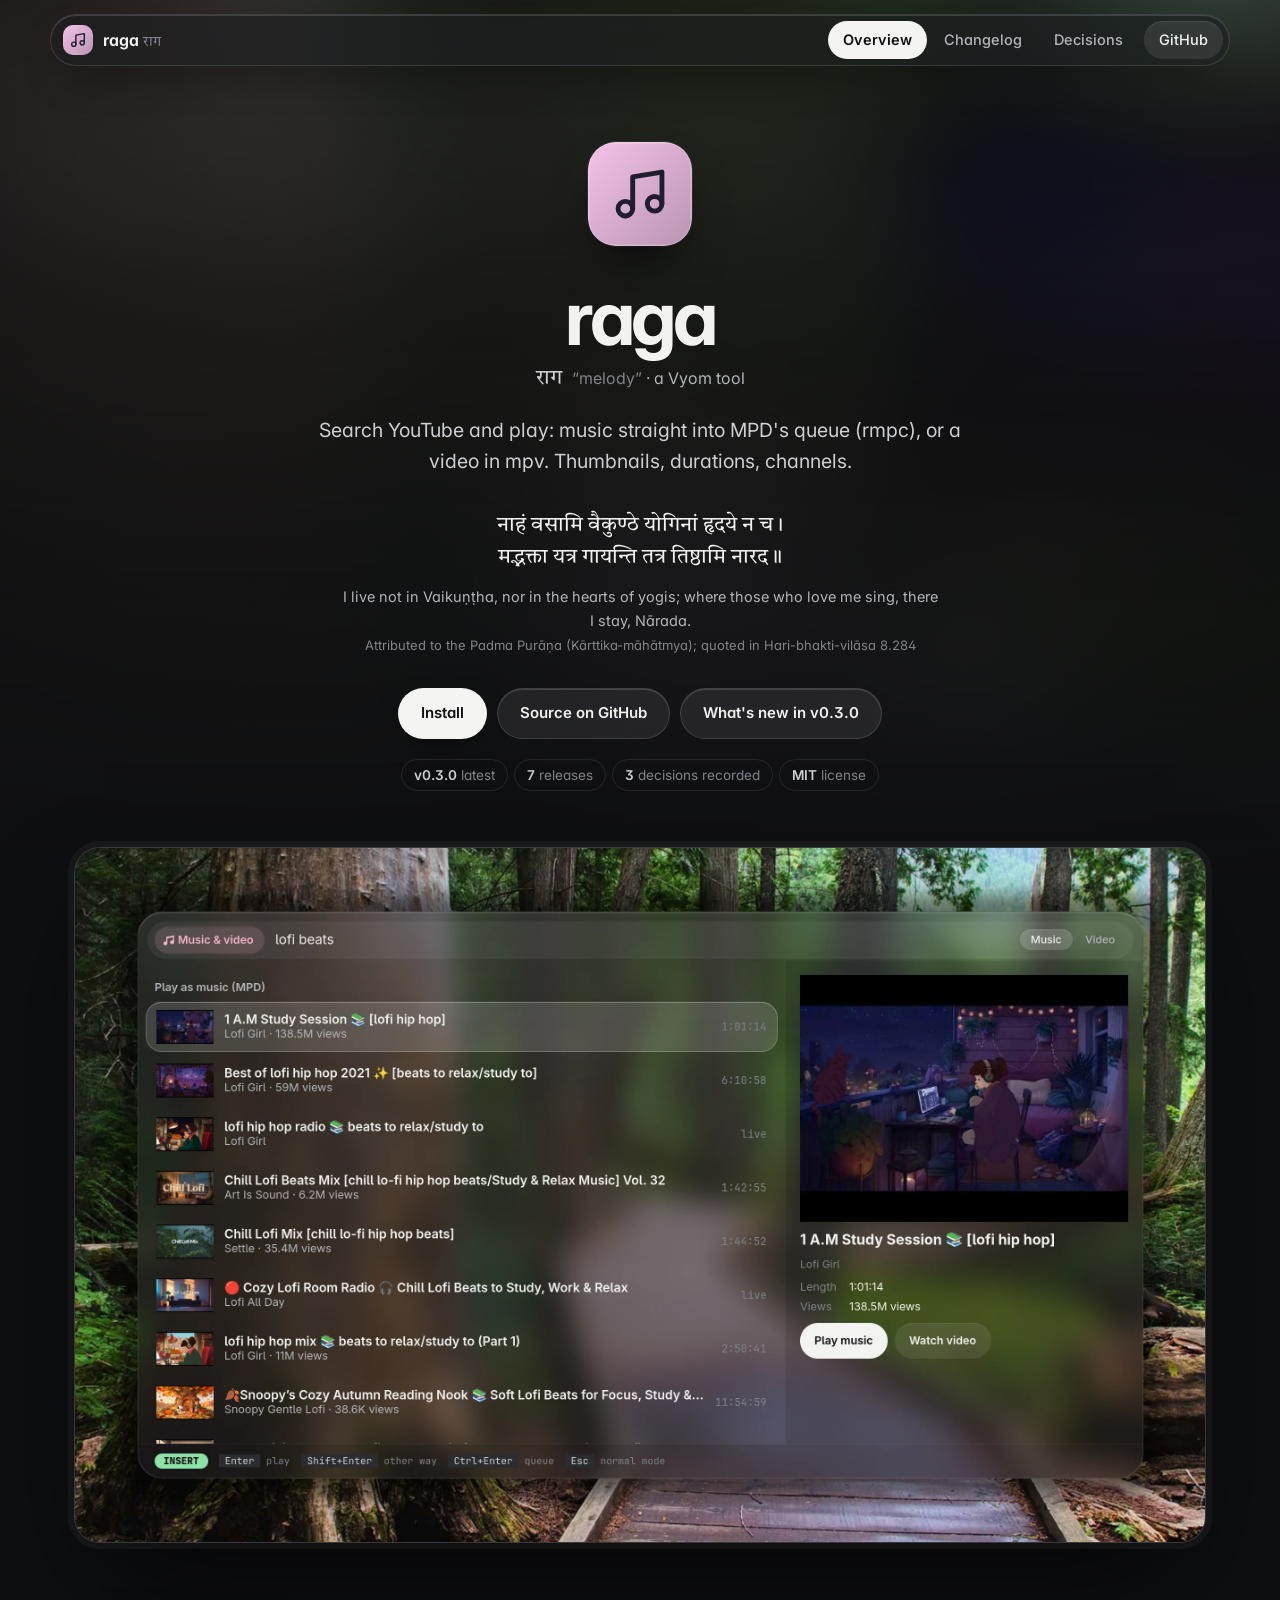
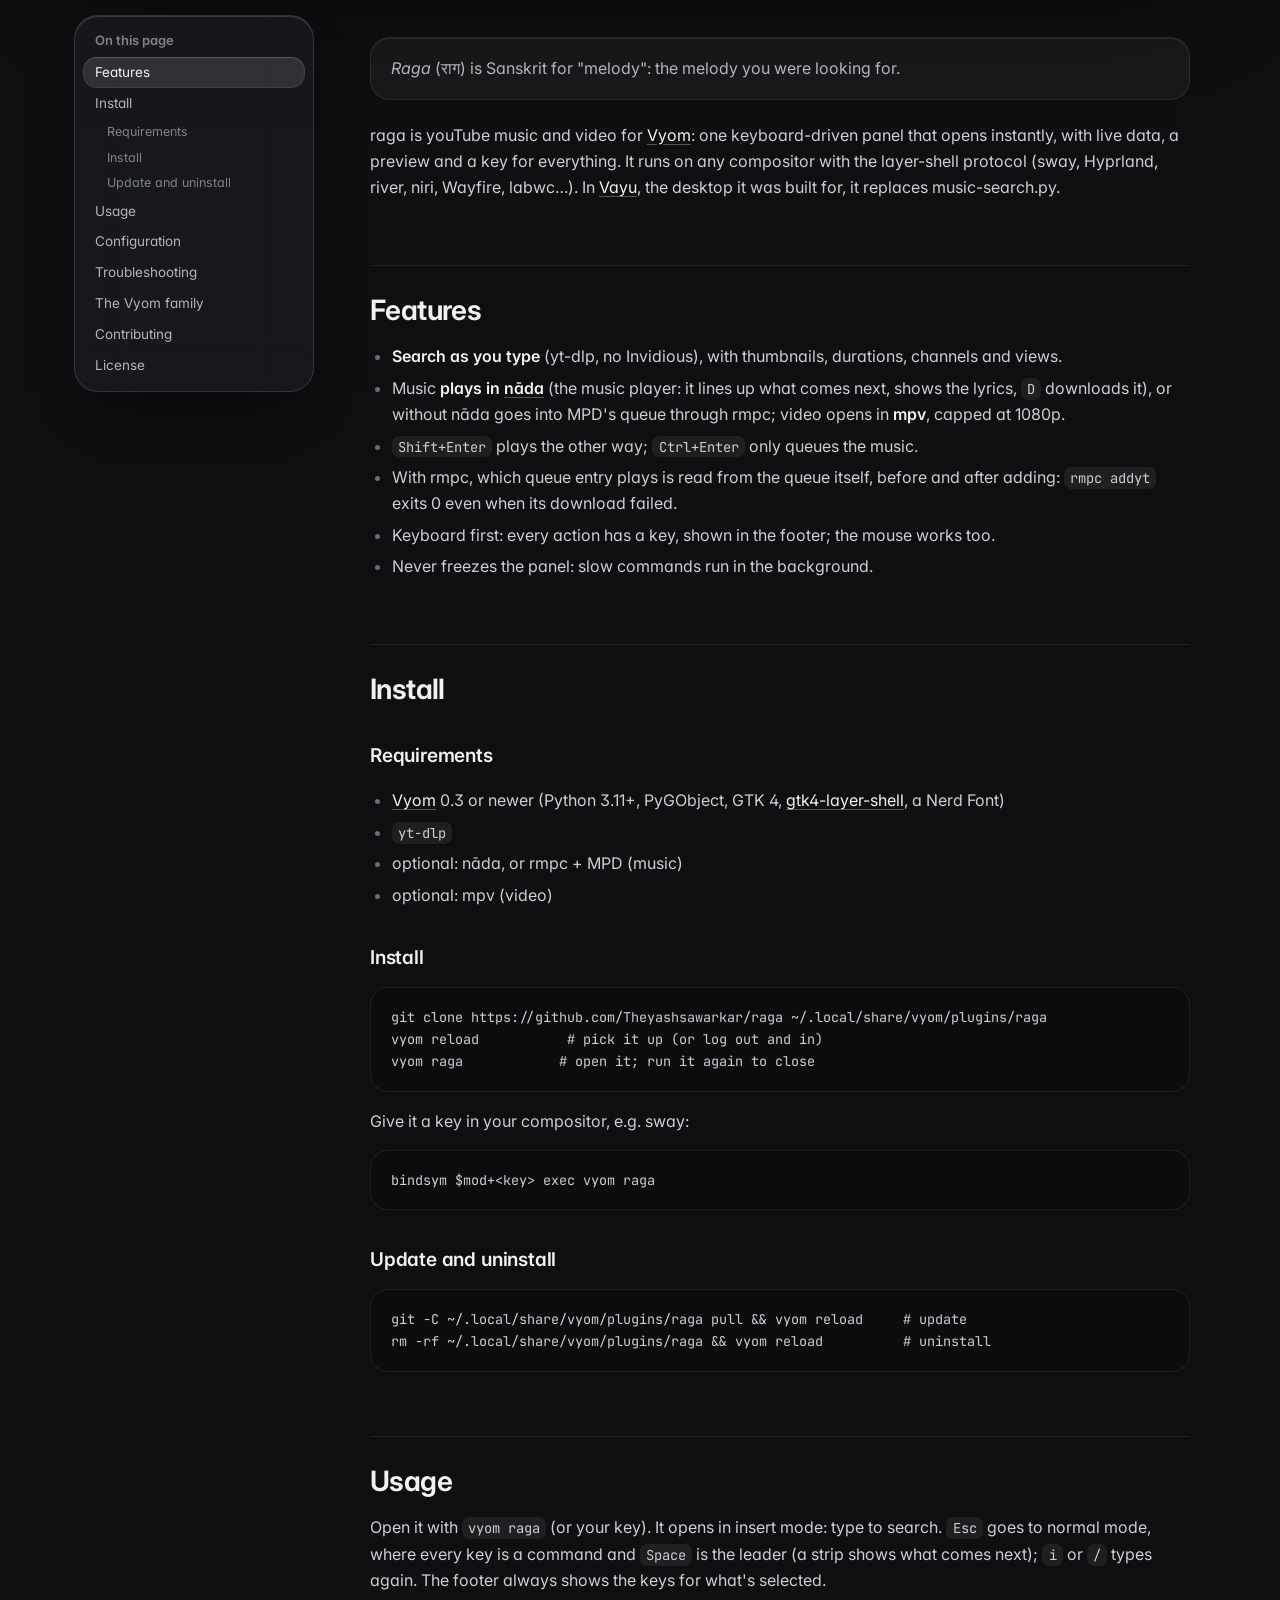
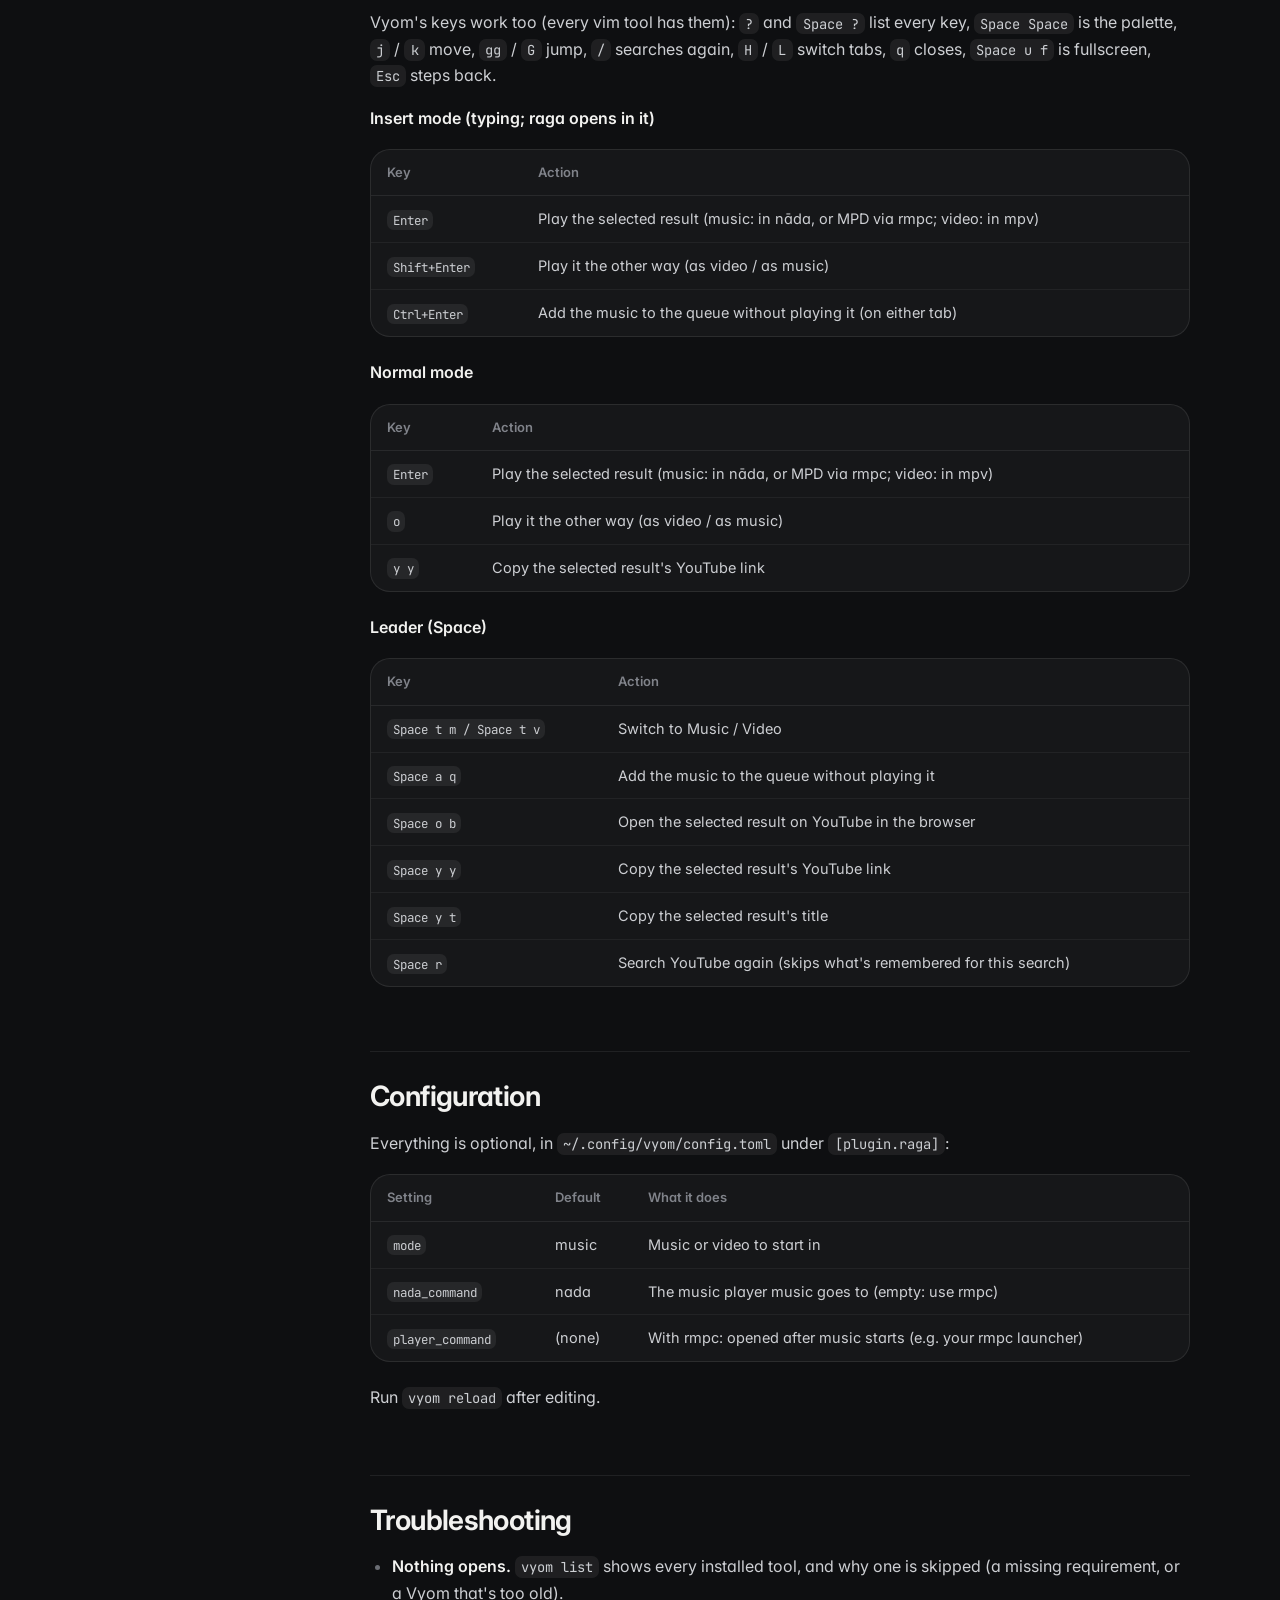
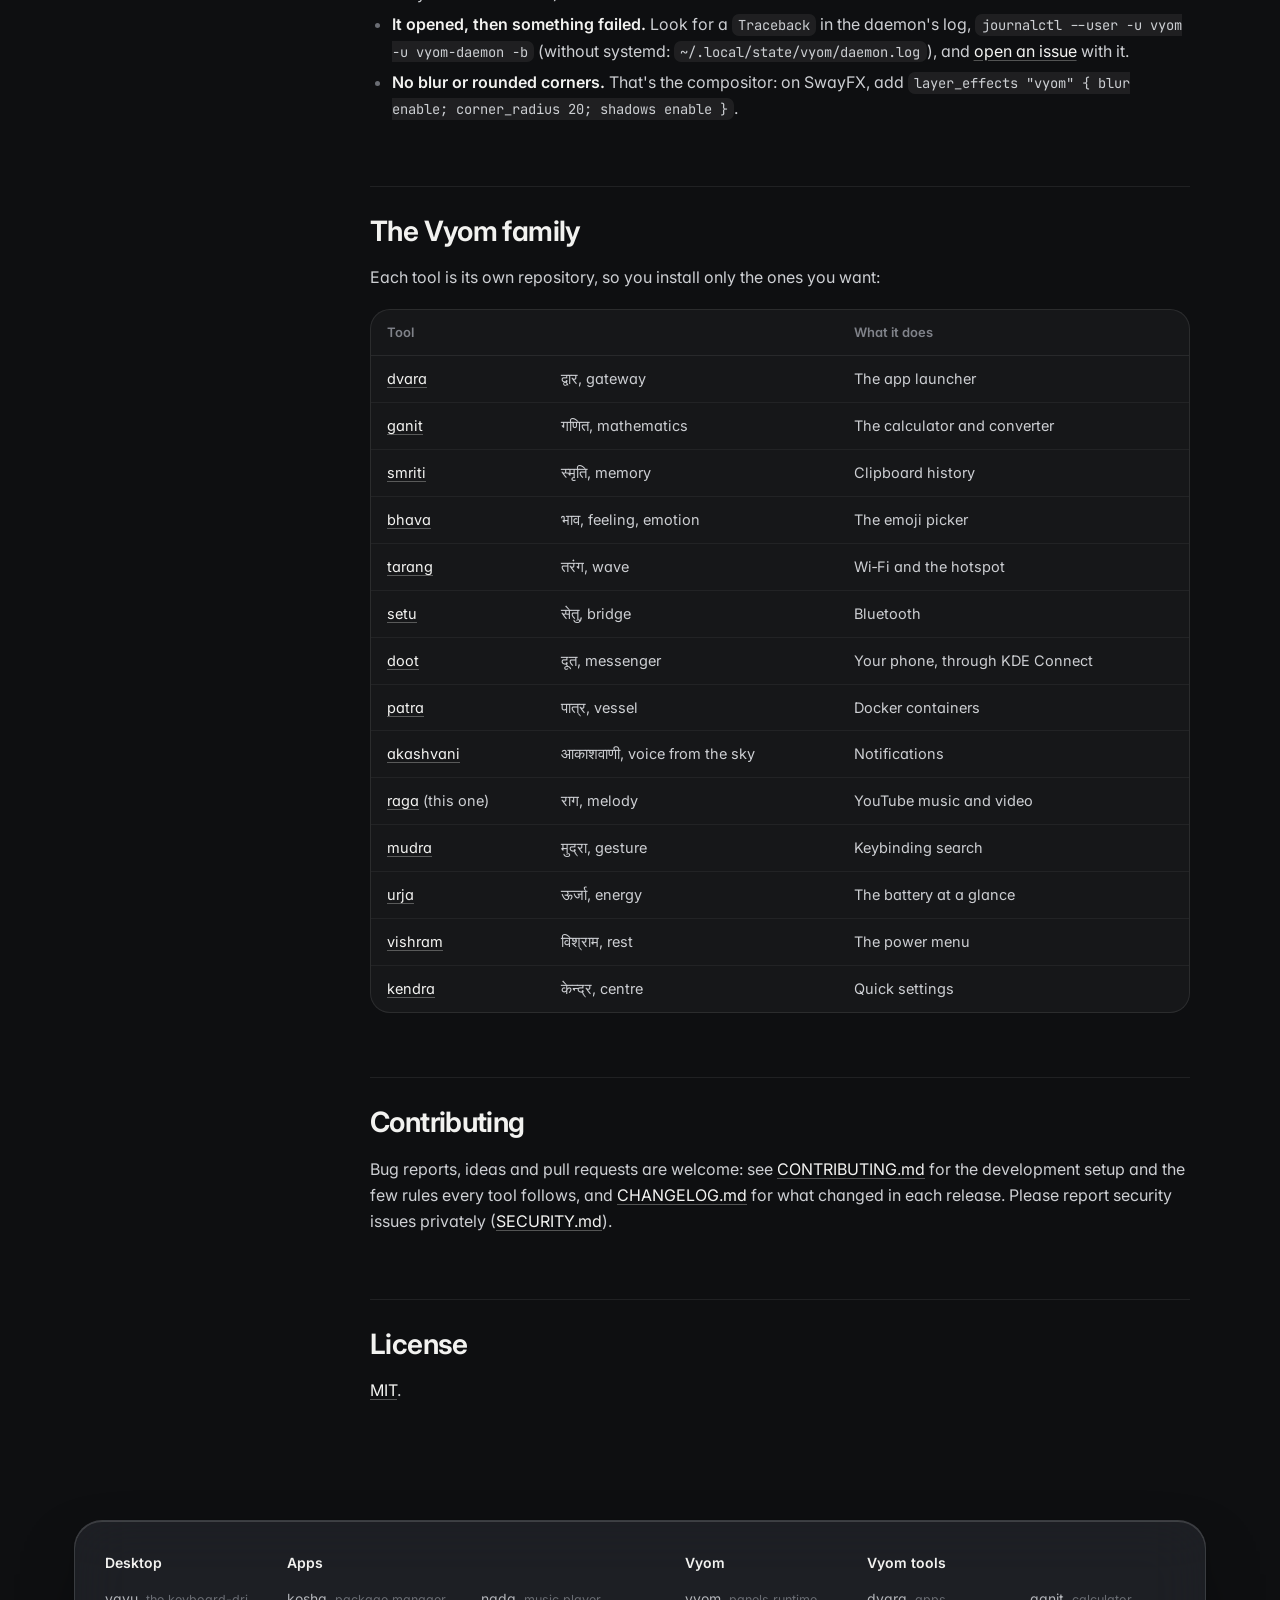
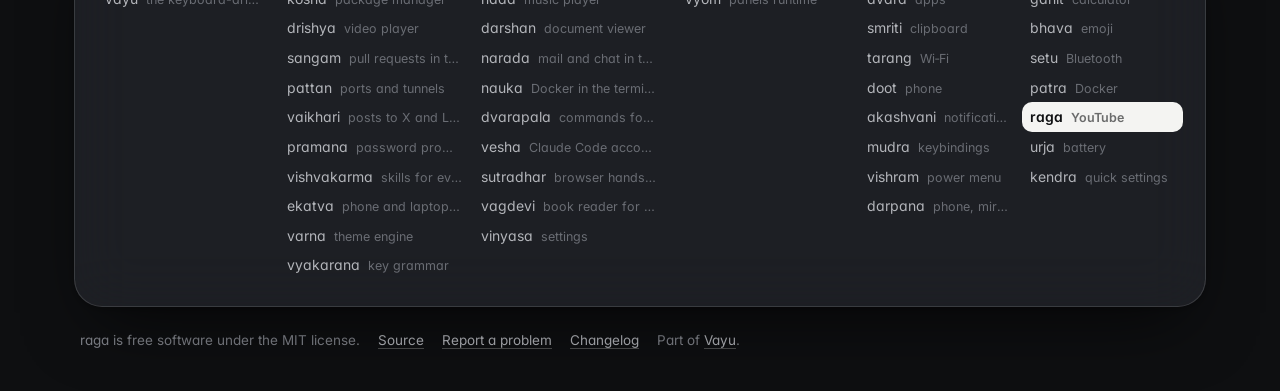
==== commit 7a83ebed: "New screenshots in the Spatial look, with made-up demo data Co-Authored-By: Claude Opus 5.5 <noreply" ====
--- a/docs/index.html
+++ b/docs/index.html
@@ -13,7 +13,7 @@
 <link rel="preconnect" href="https://fonts.gstatic.com" crossorigin>
 <link href="https://fonts.googleapis.com/css2?family=Inter:wght@400;500;600;700&family=JetBrains+Mono:wght@400;500;600&family=Tiro+Devanagari+Sanskrit&display=swap" rel="stylesheet">
 <link rel="stylesheet" href="assets/site.css">
-<style>:root{--tool:#f4b4cc}.backdrop:before{background-image:url("assets/screenshots/raga.png")}</style>
+<style>:root{--tool:#f4b4cc}.backdrop:before{background-image:url("assets/screenshots/raga.webp")}</style>
 </head>
 <body class="home">
 <div class="backdrop" aria-hidden="true"></div>
@@ -29,7 +29,7 @@
 <div class="cta"><a class="btn primary" href="#install">Install</a><a class="btn" href="https://github.com/Theyashsawarkar/raga">Source on GitHub</a><a class="btn" href="changelog.html">What's new in v0.3.0</a></div>
 <div class="meta"><span><b>v0.3.0</b> latest</span><span><b>7</b> releases</span><span><b>3</b> decisions recorded</span><span><b>MIT</b> license</span></div>
 </header>
-<figure class="shot"><img src="assets/screenshots/raga.png" alt="raga searching YouTube for lofi beats: results with thumbnails, channels, views and lengths, and the picked one's preview with Play music and Watch video" fetchpriority="high"></figure>
+<figure class="shot"><img src="assets/screenshots/raga.webp" alt="raga searching YouTube for lofi beats: results with thumbnails, channels, views and lengths, and the picked one's preview with Play music and Watch video" fetchpriority="high"></figure>
 <div class="wrap"><aside class="toc"><b>On this page</b><a class="l2" href="#features">Features</a><a class="l2" href="#install">Install</a><a class="l3" href="#requirements">Requirements</a><a class="l3" href="#install">Install</a><a class="l3" href="#update-and-uninstall">Update and uninstall</a><a class="l2" href="#usage">Usage</a><a class="l2" href="#configuration">Configuration</a><a class="l2" href="#troubleshooting">Troubleshooting</a><a class="l2" href="#the-vyom-family">The Vyom family</a><a class="l2" href="#contributing">Contributing</a><a class="l2" href="#license">License</a></aside><article>
 <!-- No screenshot: music & video shows personal data (your own data). -->
 <blockquote><p><em>Raga</em> (राग) is Sanskrit for "melody": the melody you were looking for.</p></blockquote>
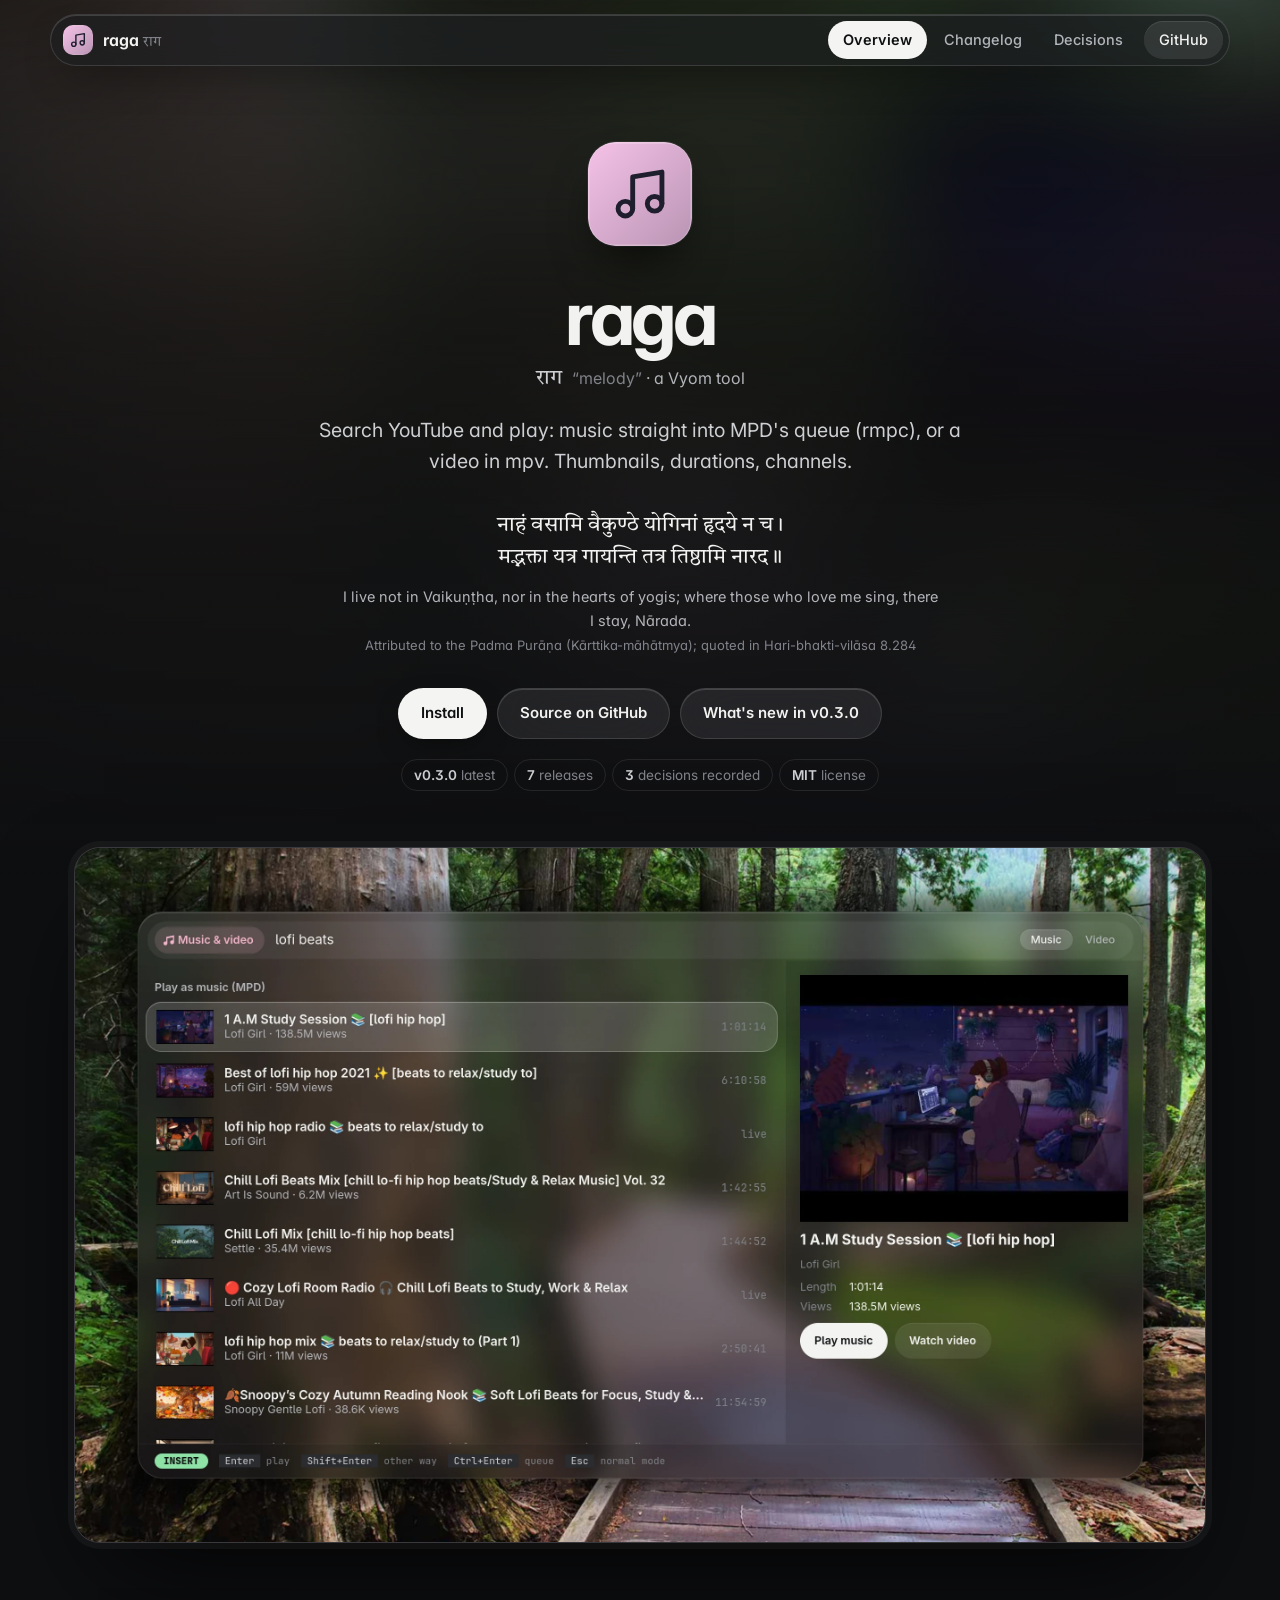
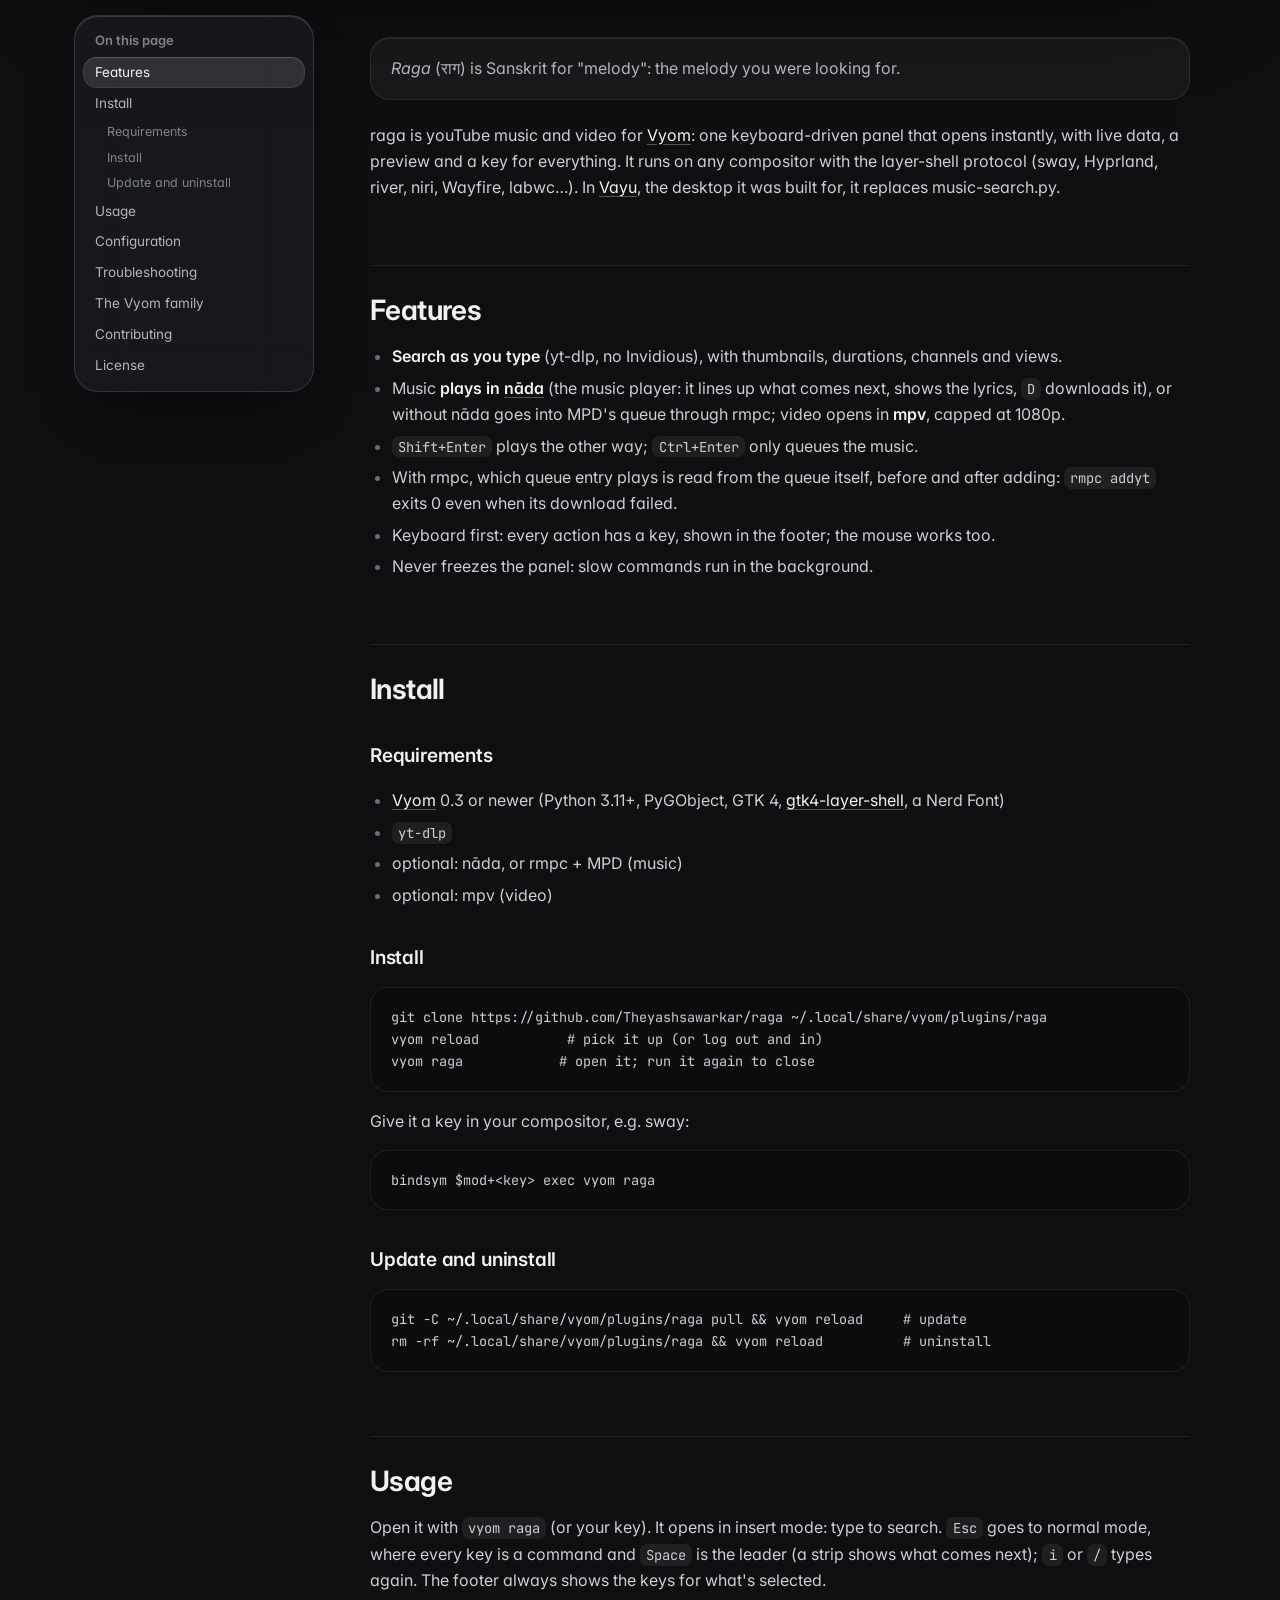
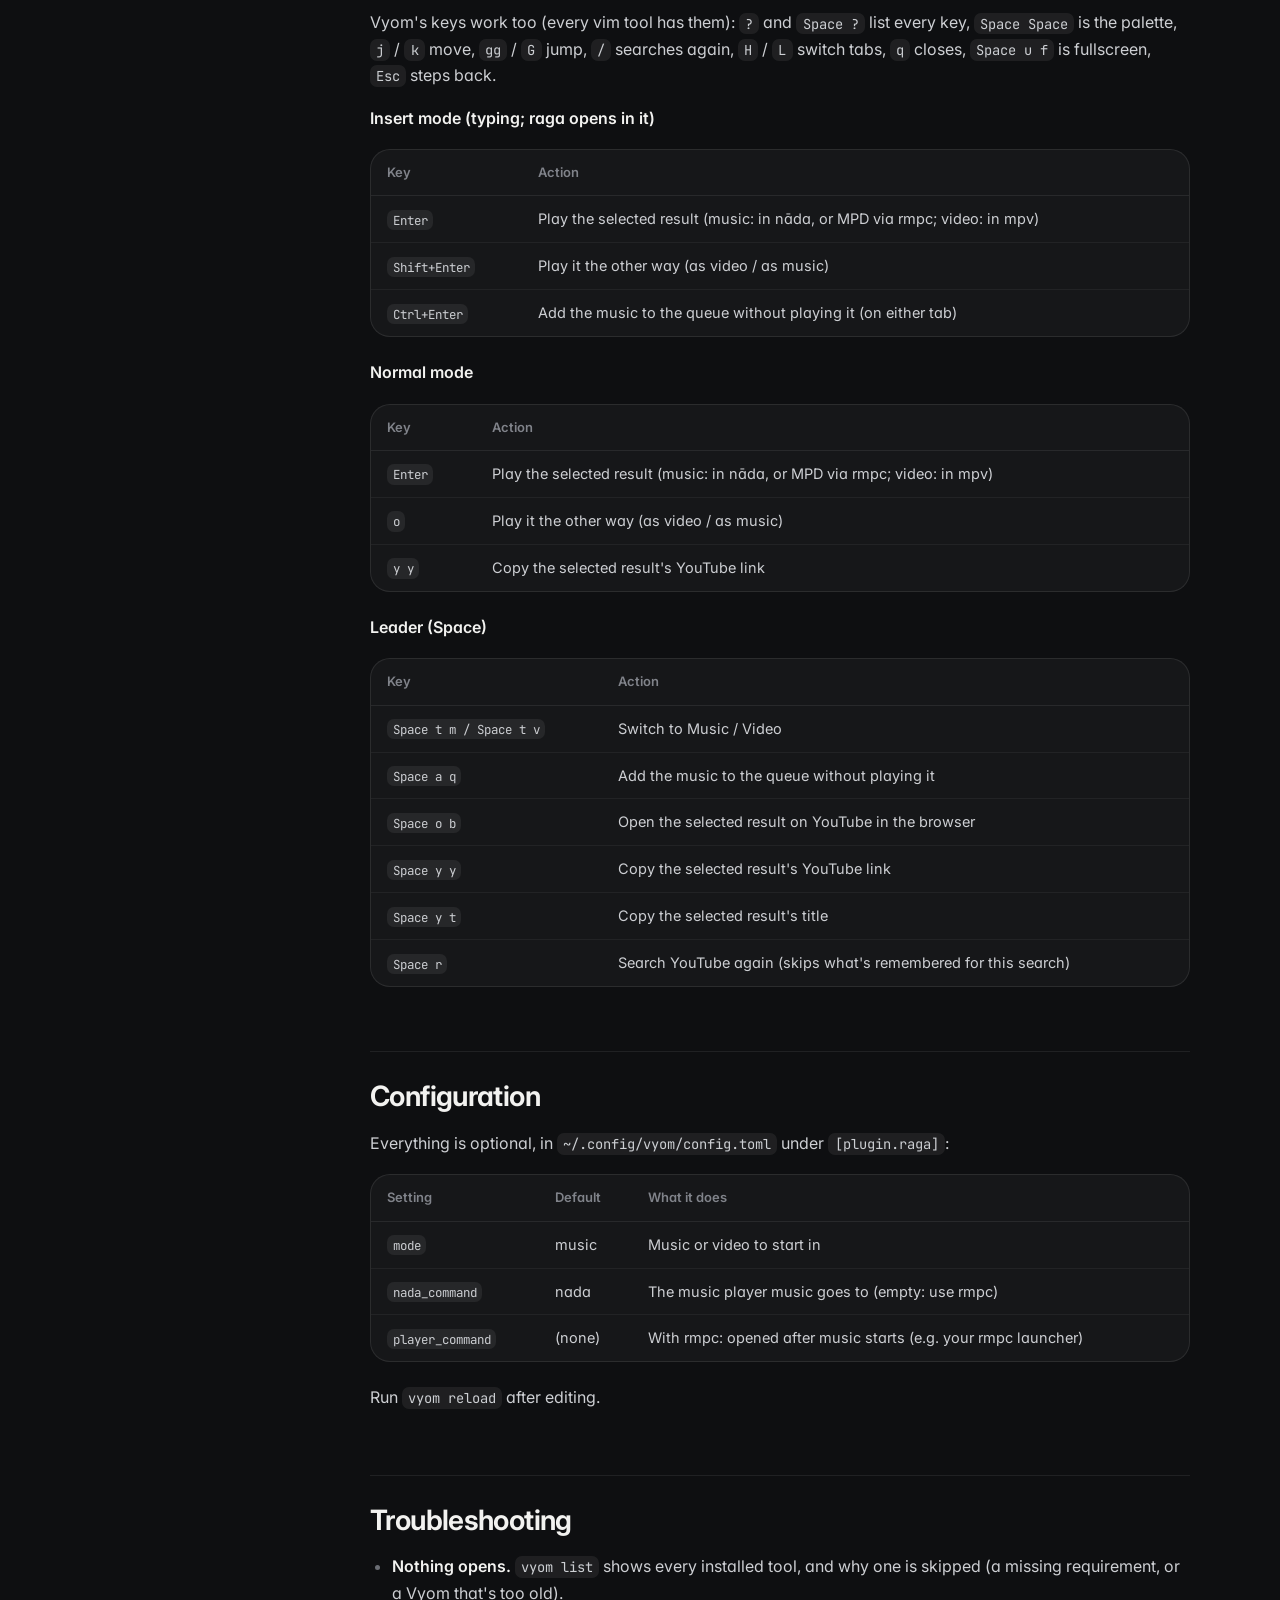
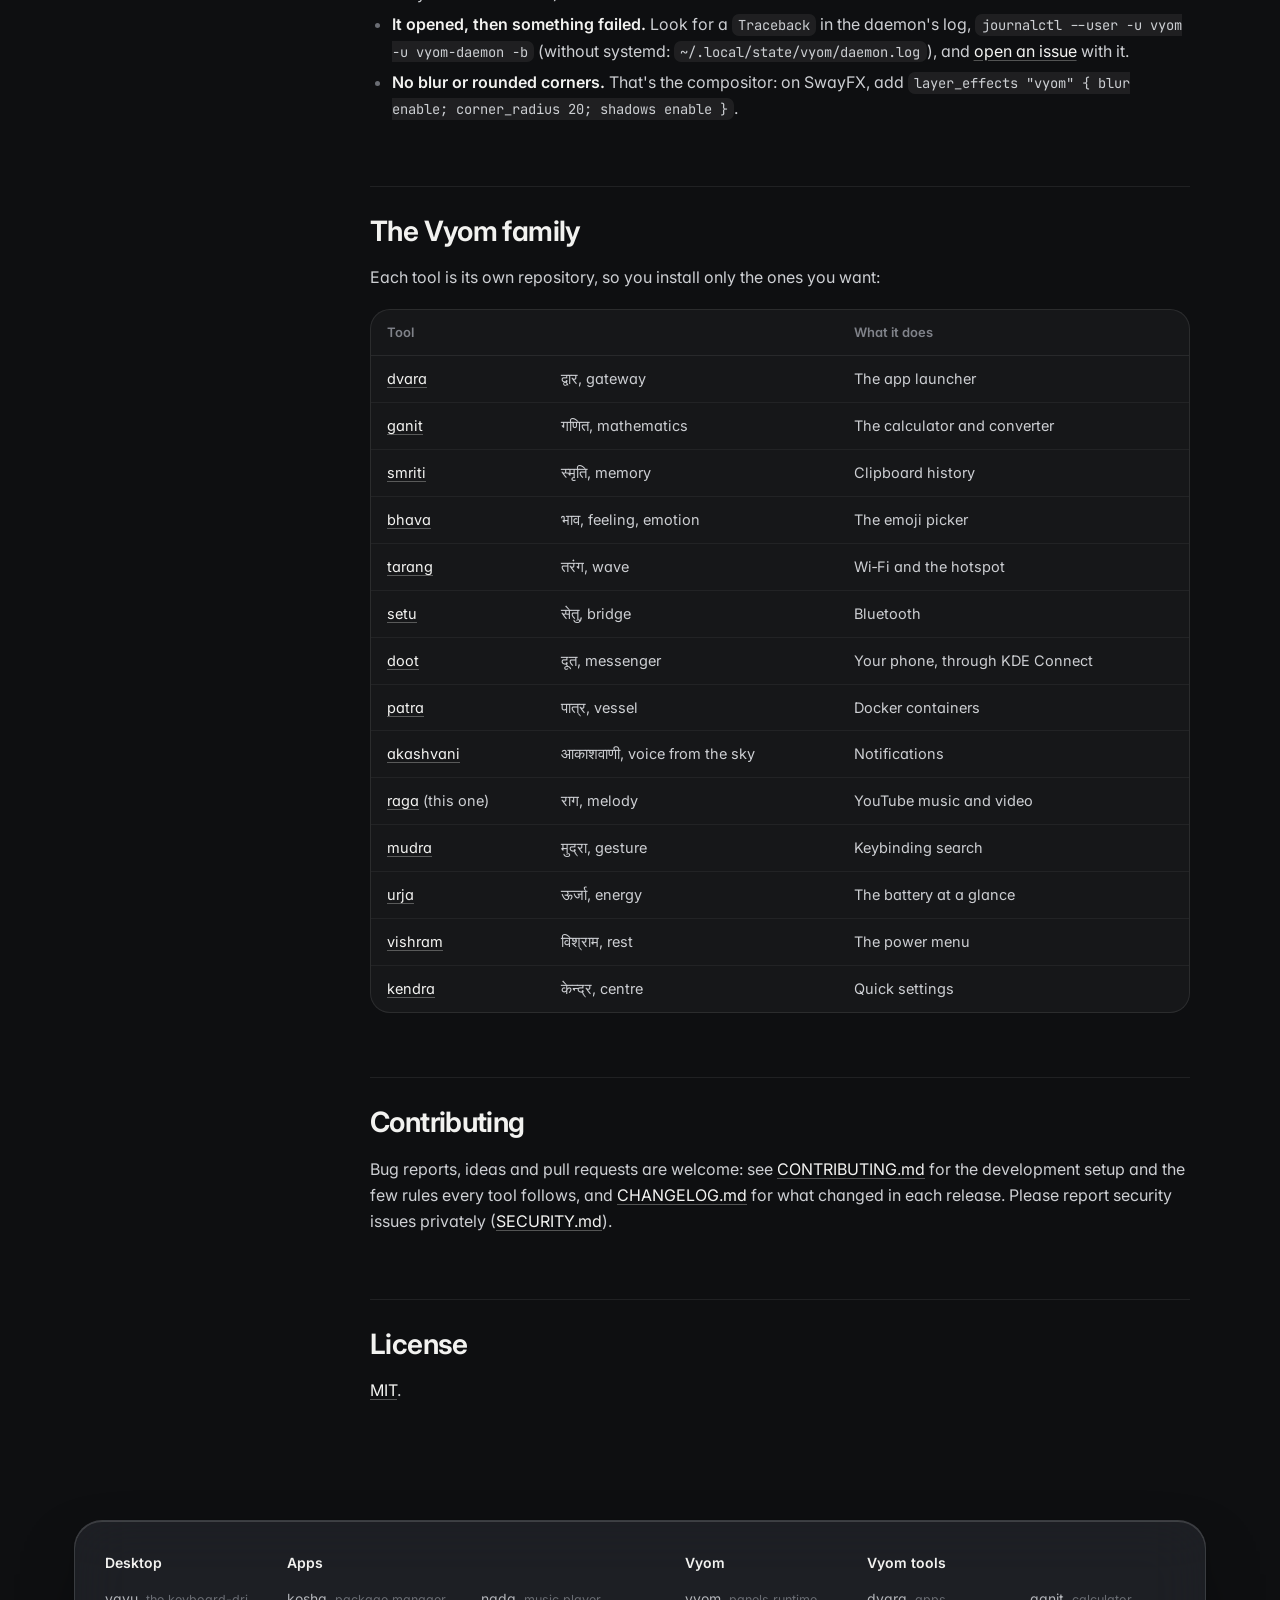
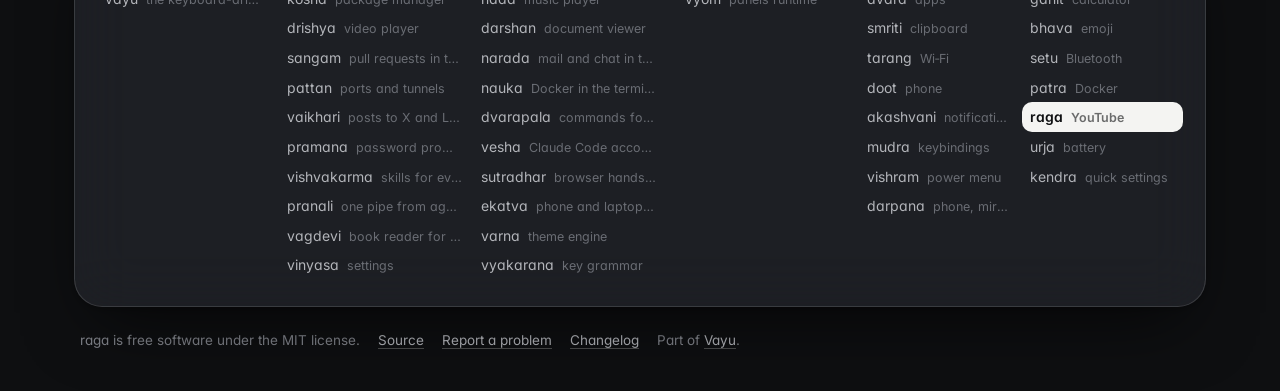
==== commit 86118c61: "Website: pranali in the family list; build-site.py passes ruff Co-Authored-By: Claude Opus 5.5 <nore" ====
--- a/docs/index.html
+++ b/docs/index.html
@@ -73,7 +73,7 @@
 <h2 id="license"><a class="anchor" href="#license">#</a>License</h2>
 <p><a href="https://github.com/Theyashsawarkar/raga/blob/main/LICENSE">MIT</a>.</p>
 </article></div>
-<footer><div class="in glass"><div class=""><h4>Desktop</h4><div class="list"><a href="https://vayu.theyashsawarkar.dev/" class="">vayu <span>the keyboard-driven Wayland desktop</span></a></div></div><div class="g2"><h4>Apps</h4><div class="list"><a href="https://kosha.theyashsawarkar.dev/" class="">kosha <span>package manager</span></a><a href="https://nada.theyashsawarkar.dev/" class="">nada <span>music player</span></a><a href="https://drishya.theyashsawarkar.dev/" class="">drishya <span>video player</span></a><a href="https://darshan.theyashsawarkar.dev/" class="">darshan <span>document viewer</span></a><a href="https://sangam.theyashsawarkar.dev/" class="">sangam <span>pull requests in the terminal</span></a><a href="https://narada.theyashsawarkar.dev/" class="">narada <span>mail and chat in the terminal</span></a><a href="https://pattan.theyashsawarkar.dev/" class="">pattan <span>ports and tunnels</span></a><a href="https://nauka.theyashsawarkar.dev/" class="">nauka <span>Docker in the terminal</span></a><a href="https://vaikhari.theyashsawarkar.dev/" class="">vaikhari <span>posts to X and LinkedIn</span></a><a href="https://dvarapala.theyashsawarkar.dev/" class="">dvarapala <span>commands for AI agents, approved</span></a><a href="https://pramana.theyashsawarkar.dev/" class="">pramana <span>password prompts</span></a><a href="https://vesha.theyashsawarkar.dev/" class="">vesha <span>Claude Code accounts</span></a><a href="https://vishvakarma.theyashsawarkar.dev/" class="">vishvakarma <span>skills for every AI agent</span></a><a href="https://sutradhar.theyashsawarkar.dev/" class="">sutradhar <span>browser hands for AI agents</span></a><a href="https://ekatva.theyashsawarkar.dev/" class="">ekatva <span>phone and laptop, linked</span></a><a href="https://vagdevi.theyashsawarkar.dev/" class="">vagdevi <span>book reader for Android</span></a><a href="https://varna.theyashsawarkar.dev/" class="">varna <span>theme engine</span></a><a href="https://vinyasa.theyashsawarkar.dev/" class="">vinyasa <span>settings</span></a><a href="https://vyakarana.theyashsawarkar.dev/" class="">vyakarana <span>key grammar</span></a></div></div><div class=""><h4>Vyom</h4><div class="list"><a href="https://vyom.theyashsawarkar.dev/" class="">vyom <span>panels runtime</span></a></div></div><div class="g2"><h4>Vyom tools</h4><div class="list"><a href="https://dvara.theyashsawarkar.dev/" class="">dvara <span>apps</span></a><a href="https://ganit.theyashsawarkar.dev/" class="">ganit <span>calculator</span></a><a href="https://smriti.theyashsawarkar.dev/" class="">smriti <span>clipboard</span></a><a href="https://bhava.theyashsawarkar.dev/" class="">bhava <span>emoji</span></a><a href="https://tarang.theyashsawarkar.dev/" class="">tarang <span>Wi‑Fi</span></a><a href="https://setu.theyashsawarkar.dev/" class="">setu <span>Bluetooth</span></a><a href="https://doot.theyashsawarkar.dev/" class="">doot <span>phone</span></a><a href="https://patra.theyashsawarkar.dev/" class="">patra <span>Docker</span></a><a href="https://akashvani.theyashsawarkar.dev/" class="">akashvani <span>notifications</span></a><a href="https://raga.theyashsawarkar.dev/" class="me" aria-current="page">raga <span>YouTube</span></a><a href="https://mudra.theyashsawarkar.dev/" class="">mudra <span>keybindings</span></a><a href="https://urja.theyashsawarkar.dev/" class="">urja <span>battery</span></a><a href="https://vishram.theyashsawarkar.dev/" class="">vishram <span>power menu</span></a><a href="https://kendra.theyashsawarkar.dev/" class="">kendra <span>quick settings</span></a><a href="https://darpana.theyashsawarkar.dev/" class="">darpana <span>phone, mirrored</span></a></div></div></div>
+<footer><div class="in glass"><div class=""><h4>Desktop</h4><div class="list"><a href="https://vayu.theyashsawarkar.dev/" class="">vayu <span>the keyboard-driven Wayland desktop</span></a></div></div><div class="g2"><h4>Apps</h4><div class="list"><a href="https://kosha.theyashsawarkar.dev/" class="">kosha <span>package manager</span></a><a href="https://nada.theyashsawarkar.dev/" class="">nada <span>music player</span></a><a href="https://drishya.theyashsawarkar.dev/" class="">drishya <span>video player</span></a><a href="https://darshan.theyashsawarkar.dev/" class="">darshan <span>document viewer</span></a><a href="https://sangam.theyashsawarkar.dev/" class="">sangam <span>pull requests in the terminal</span></a><a href="https://narada.theyashsawarkar.dev/" class="">narada <span>mail and chat in the terminal</span></a><a href="https://pattan.theyashsawarkar.dev/" class="">pattan <span>ports and tunnels</span></a><a href="https://nauka.theyashsawarkar.dev/" class="">nauka <span>Docker in the terminal</span></a><a href="https://vaikhari.theyashsawarkar.dev/" class="">vaikhari <span>posts to X and LinkedIn</span></a><a href="https://dvarapala.theyashsawarkar.dev/" class="">dvarapala <span>commands for AI agents, approved</span></a><a href="https://pramana.theyashsawarkar.dev/" class="">pramana <span>password prompts</span></a><a href="https://vesha.theyashsawarkar.dev/" class="">vesha <span>Claude Code accounts</span></a><a href="https://vishvakarma.theyashsawarkar.dev/" class="">vishvakarma <span>skills for every AI agent</span></a><a href="https://sutradhar.theyashsawarkar.dev/" class="">sutradhar <span>browser hands for AI agents</span></a><a href="https://pranali.theyashsawarkar.dev/" class="">pranali <span>one pipe from agents to tools</span></a><a href="https://ekatva.theyashsawarkar.dev/" class="">ekatva <span>phone and laptop, linked</span></a><a href="https://vagdevi.theyashsawarkar.dev/" class="">vagdevi <span>book reader for Android</span></a><a href="https://varna.theyashsawarkar.dev/" class="">varna <span>theme engine</span></a><a href="https://vinyasa.theyashsawarkar.dev/" class="">vinyasa <span>settings</span></a><a href="https://vyakarana.theyashsawarkar.dev/" class="">vyakarana <span>key grammar</span></a></div></div><div class=""><h4>Vyom</h4><div class="list"><a href="https://vyom.theyashsawarkar.dev/" class="">vyom <span>panels runtime</span></a></div></div><div class="g2"><h4>Vyom tools</h4><div class="list"><a href="https://dvara.theyashsawarkar.dev/" class="">dvara <span>apps</span></a><a href="https://ganit.theyashsawarkar.dev/" class="">ganit <span>calculator</span></a><a href="https://smriti.theyashsawarkar.dev/" class="">smriti <span>clipboard</span></a><a href="https://bhava.theyashsawarkar.dev/" class="">bhava <span>emoji</span></a><a href="https://tarang.theyashsawarkar.dev/" class="">tarang <span>Wi‑Fi</span></a><a href="https://setu.theyashsawarkar.dev/" class="">setu <span>Bluetooth</span></a><a href="https://doot.theyashsawarkar.dev/" class="">doot <span>phone</span></a><a href="https://patra.theyashsawarkar.dev/" class="">patra <span>Docker</span></a><a href="https://akashvani.theyashsawarkar.dev/" class="">akashvani <span>notifications</span></a><a href="https://raga.theyashsawarkar.dev/" class="me" aria-current="page">raga <span>YouTube</span></a><a href="https://mudra.theyashsawarkar.dev/" class="">mudra <span>keybindings</span></a><a href="https://urja.theyashsawarkar.dev/" class="">urja <span>battery</span></a><a href="https://vishram.theyashsawarkar.dev/" class="">vishram <span>power menu</span></a><a href="https://kendra.theyashsawarkar.dev/" class="">kendra <span>quick settings</span></a><a href="https://darpana.theyashsawarkar.dev/" class="">darpana <span>phone, mirrored</span></a></div></div></div>
 <div class="bottom"><span>raga is free software under the MIT license.</span><a href="https://github.com/Theyashsawarkar/raga">Source</a><a href="https://github.com/Theyashsawarkar/raga/issues">Report a problem</a><a href="changelog.html">Changelog</a><span>Part of <a href="https://vayu.theyashsawarkar.dev/">Vayu</a>.</span></div></footer>
 <script>
 document.querySelectorAll('pre.code').forEach(p=>{const b=document.createElement('button');b.className='copy';b.type='button';b.textContent='Copy';
